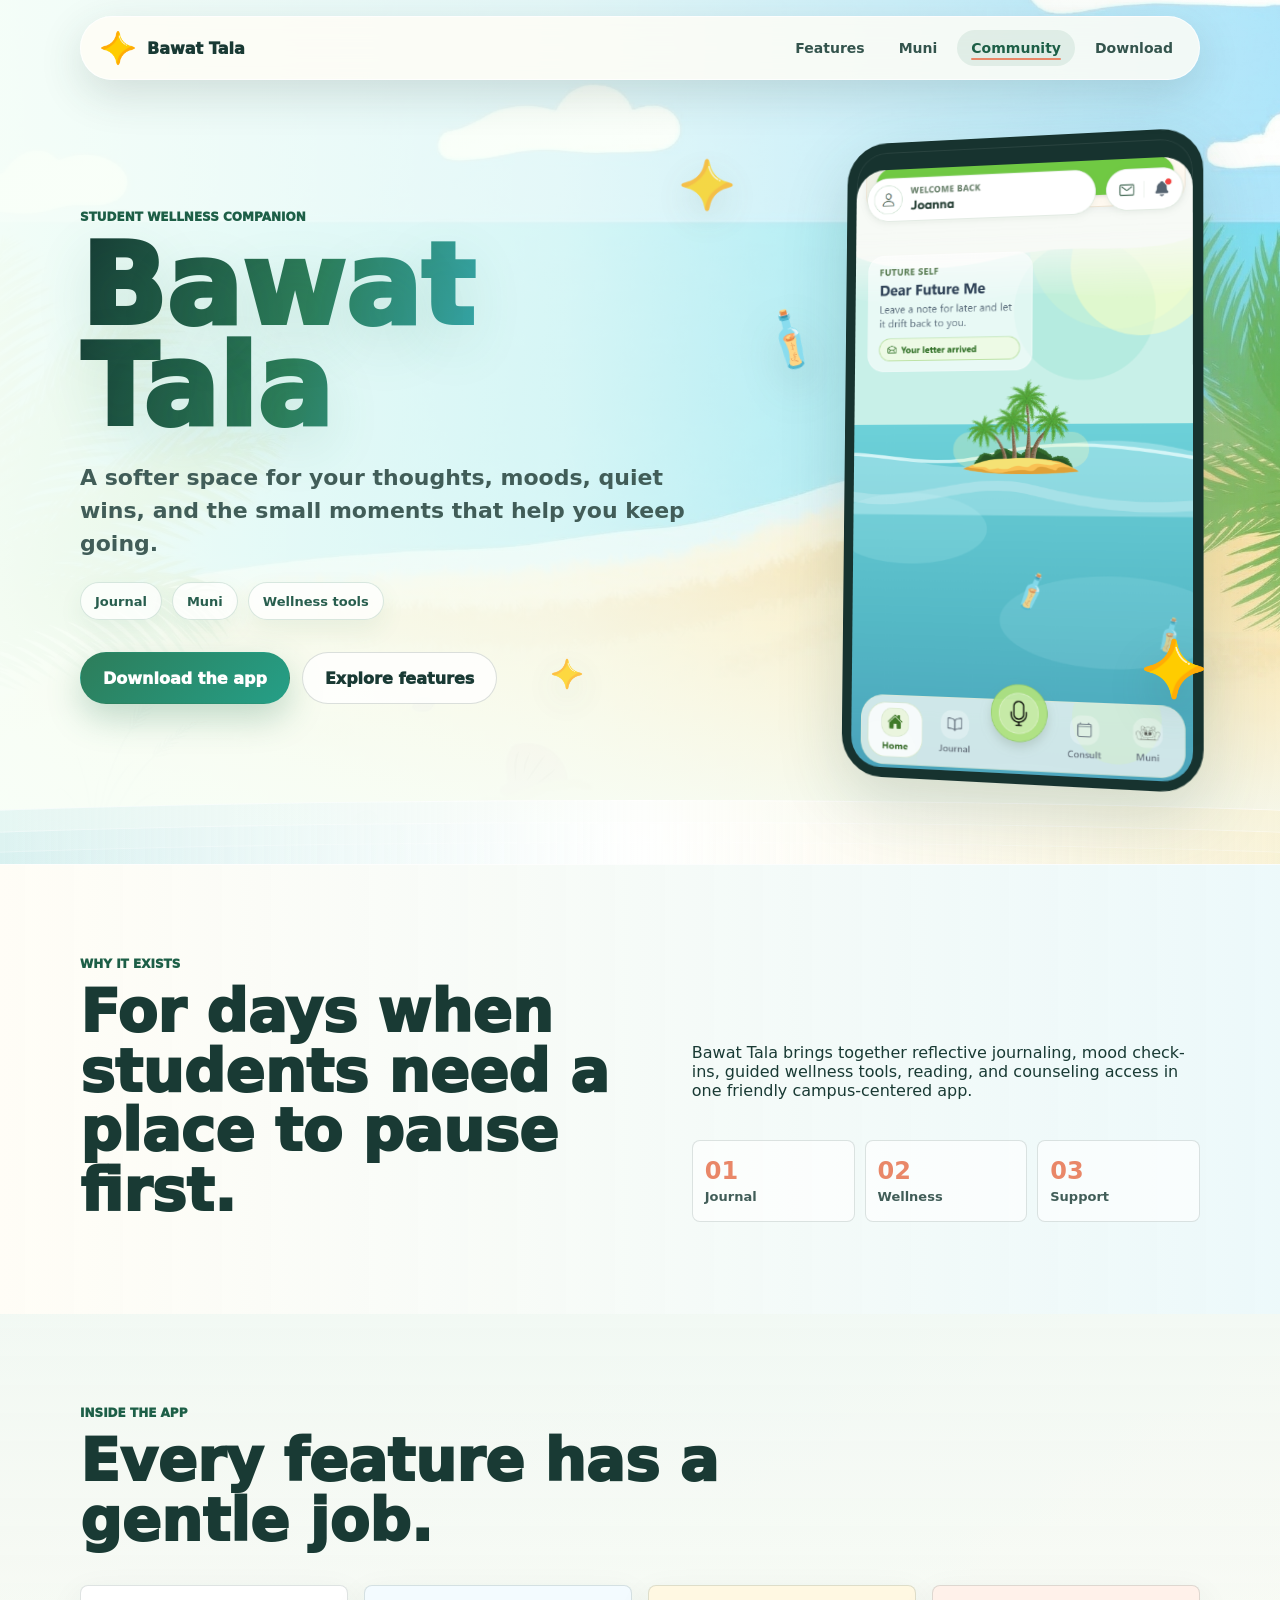
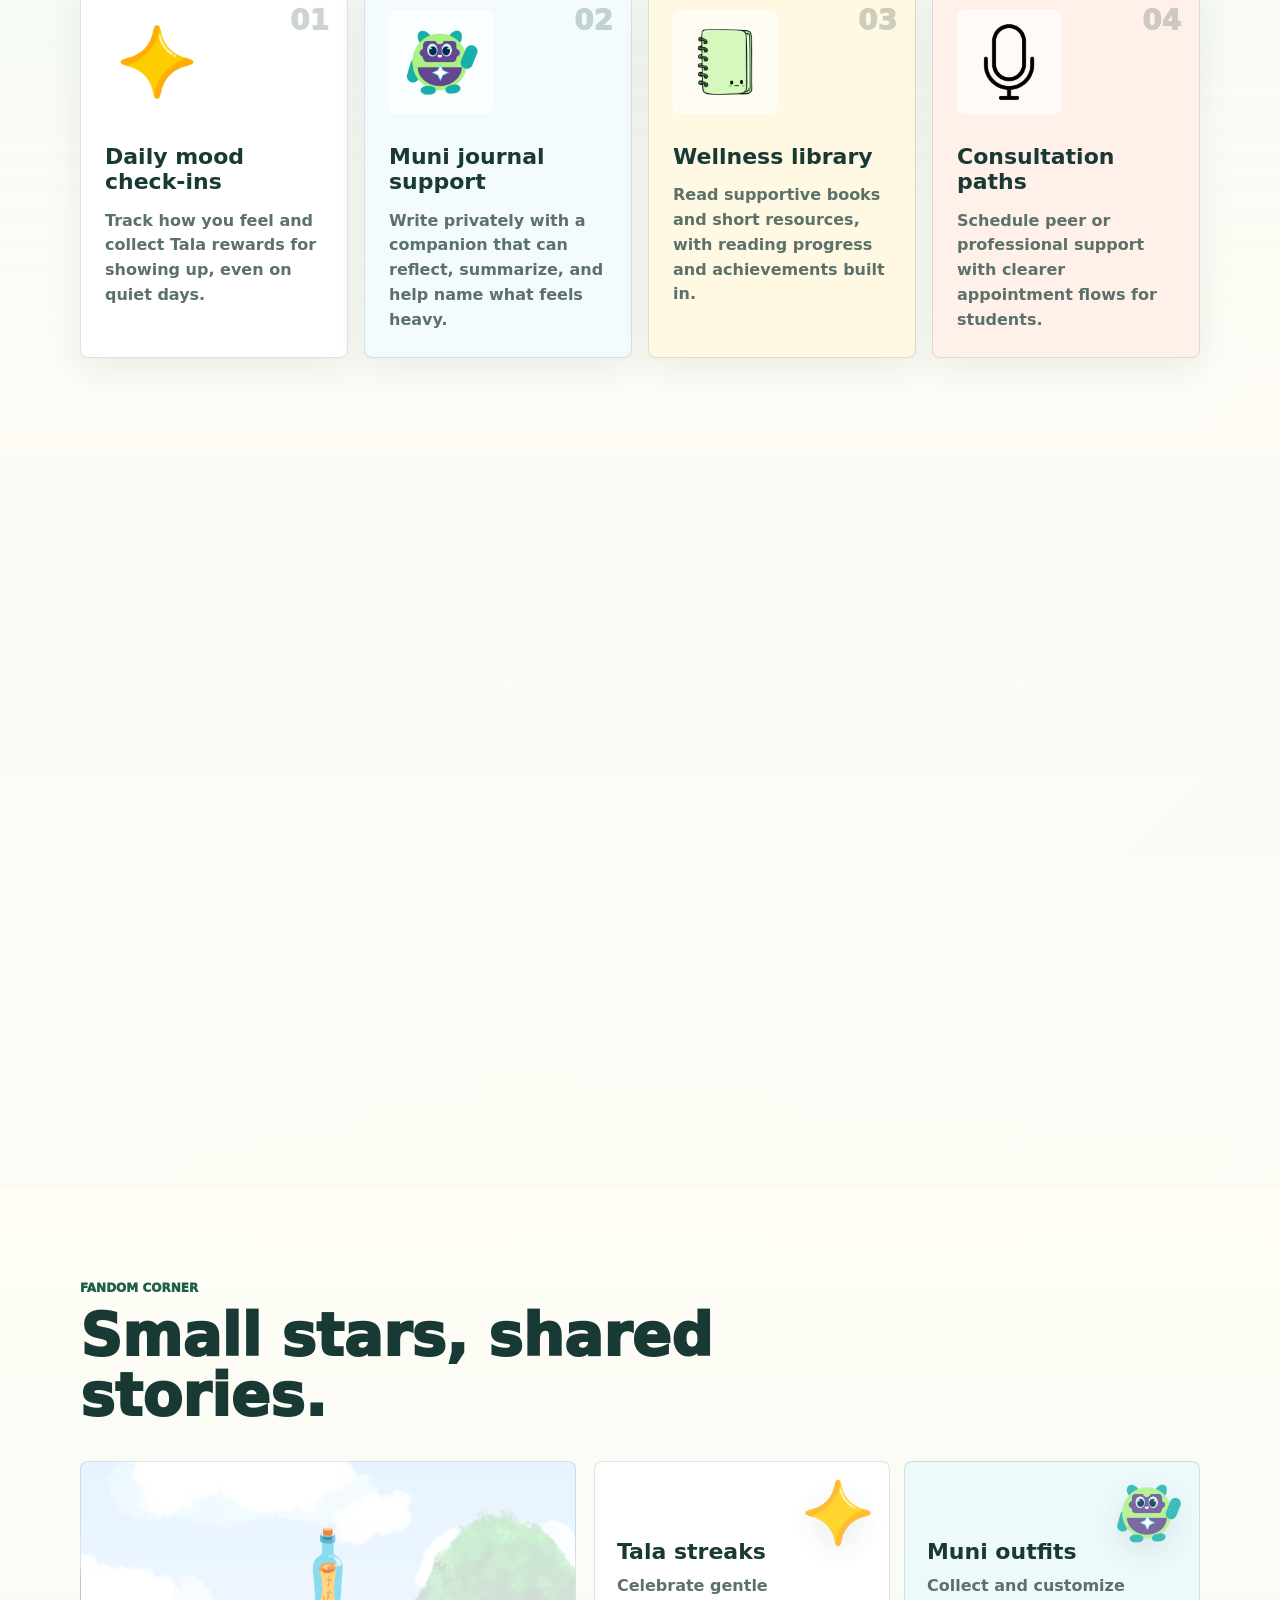
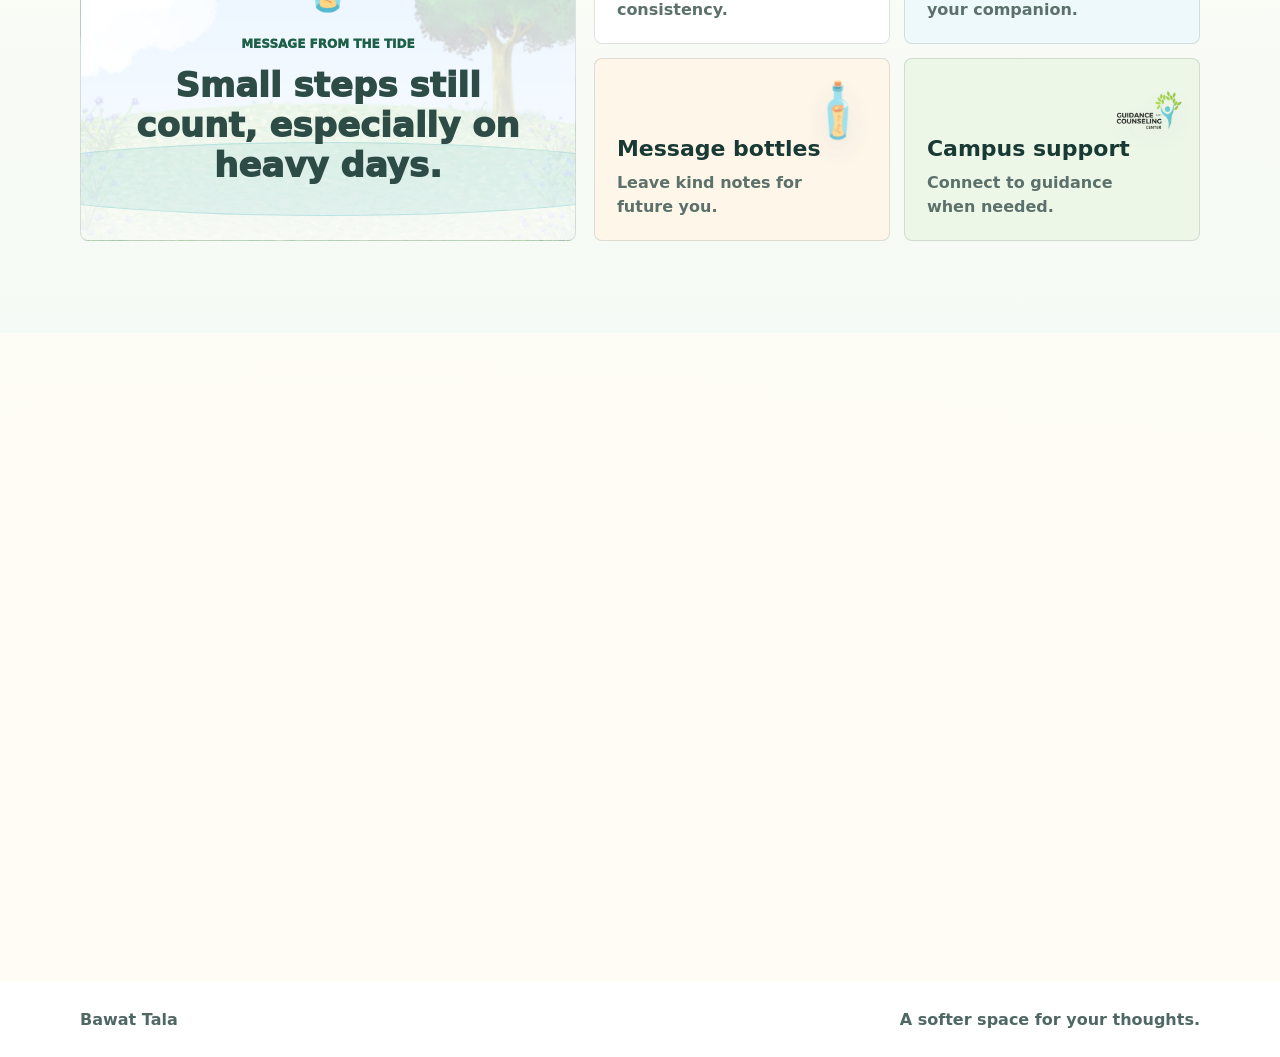
==== index.html @ c9079f59 "Use default Muni artwork" ====
<!doctype html>
<html lang="en">
  <head>
    <meta charset="utf-8" />
    <meta name="viewport" content="width=device-width, initial-scale=1" />
    <meta
      name="description"
      content="Bawat Tala is a gentle student wellness app for journaling, Muni reflections, mood check-ins, wellness tools, reading, and counseling support."
    />
    <meta property="og:title" content="Bawat Tala" />
    <meta property="og:description" content="A softer space for your thoughts." />
    <meta property="og:image" content="assets/images/BT_Logo.png" />
    <title>Bawat Tala | A softer space for your thoughts</title>
    <link rel="icon" href="assets/images/Tala_Star.png" />
    <link rel="stylesheet" href="styles.css" />
  </head>
  <body>
    <header class="site-header">
      <a class="brand" href="#top" aria-label="Bawat Tala home">
        <img src="assets/images/Tala_Star.png" alt="" />
        <span>Bawat Tala</span>
      </a>
      <button class="menu-button" type="button" aria-label="Open navigation" aria-expanded="false">
        <span></span>
        <span></span>
      </button>
      <nav class="site-nav" aria-label="Main navigation">
        <a href="#features">Features</a>
        <a href="#muni">Muni</a>
        <a href="#community">Community</a>
        <a href="#download">Download</a>
      </nav>
    </header>

    <main id="top">
      <section class="hero-section" aria-labelledby="hero-title">
        <div class="hero-background">
          <img class="hero-scene" src="assets/images/Beach.png" alt="" />
          <div class="hero-scrim"></div>
          <div class="hero-stars" aria-hidden="true">
            <img class="float-star star-one" src="assets/images/Tala_Star.png" alt="" />
            <img class="float-star star-two" src="assets/images/Tala_Star.png" alt="" />
            <img class="float-star star-three" src="assets/images/Tala_Star.png" alt="" />
            <span class="shooting-star"></span>
          </div>
          <div class="hero-tide" aria-hidden="true">
            <span></span>
            <span></span>
            <span></span>
          </div>
        </div>
        <div class="hero-content reveal">
          <p class="eyebrow">Student wellness companion</p>
          <h1 id="hero-title">Bawat Tala</h1>
          <p class="hero-copy">
            A softer space for your thoughts, moods, quiet wins, and the small moments that help you keep going.
          </p>
          <div class="hero-badges" aria-label="Bawat Tala highlights">
            <span>Journal</span>
            <span>Muni</span>
            <span>Wellness tools</span>
          </div>
          <div class="hero-actions" aria-label="Primary actions">
            <a class="button primary" href="#download">Download the app</a>
            <a class="button secondary" href="#features">Explore features</a>
          </div>
        </div>
        <div class="hero-device reveal" aria-label="Bawat Tala app preview">
          <img class="device-floater bottle-floater" src="assets/images/bottle_sample.png" alt="" />
          <img class="device-floater tala-floater" src="assets/images/Tala_Star.png" alt="" />
          <div class="phone-shell">
            <div class="phone-top"></div>
            <div class="phone-screen">
              <img class="phone-home" src="assets/images/BawaTala Home.png" alt="Bawat Tala home screen" />
            </div>
          </div>
        </div>
      </section>

      <section class="story-band reveal">
        <div class="story-copy">
          <p class="eyebrow">Why it exists</p>
          <h2>For days when students need a place to pause first.</h2>
        </div>
        <div class="story-stack">
          <p>
            Bawat Tala brings together reflective journaling, mood check-ins, guided wellness tools, reading, and
            counseling access in one friendly campus-centered app.
          </p>
          <div class="story-stats" aria-label="Core app spaces">
            <span><strong>01</strong> Journal</span>
            <span><strong>02</strong> Wellness</span>
            <span><strong>03</strong> Support</span>
          </div>
        </div>
      </section>

      <section class="feature-section" id="features" aria-labelledby="features-title">
        <div class="section-heading reveal">
          <p class="eyebrow">Inside the app</p>
          <h2 id="features-title">Every feature has a gentle job.</h2>
        </div>
        <div class="feature-grid">
          <article class="feature-card reveal tilt-card">
            <span class="feature-number">01</span>
            <div class="feature-media">
              <img src="assets/images/Tala_Star.png" alt="" />
            </div>
            <h3>Daily mood check-ins</h3>
            <p>Track how you feel and collect Tala rewards for showing up, even on quiet days.</p>
          </article>
          <article class="feature-card reveal tilt-card">
            <span class="feature-number">02</span>
            <div class="feature-media">
              <img src="assets/images/MUNI_default.png" alt="" />
            </div>
            <h3>Muni journal support</h3>
            <p>Write privately with a companion that can reflect, summarize, and help name what feels heavy.</p>
          </article>
          <article class="feature-card reveal tilt-card">
            <span class="feature-number">03</span>
            <div class="feature-media">
              <img src="assets/images/book_sample.png" alt="" />
            </div>
            <h3>Wellness library</h3>
            <p>Read supportive books and short resources, with reading progress and achievements built in.</p>
          </article>
          <article class="feature-card reveal tilt-card">
            <span class="feature-number">04</span>
            <div class="feature-media">
              <img src="assets/images/microphone_sample.png" alt="" />
            </div>
            <h3>Consultation paths</h3>
            <p>Schedule peer or professional support with clearer appointment flows for students.</p>
          </article>
        </div>
      </section>

      <section class="muni-section reveal" id="muni" aria-labelledby="muni-title">
        <div class="muni-art" aria-label="Muni companion scene">
          <span class="muni-message message-one">I'm here with you.</span>
          <span class="muni-message message-two">One softer step.</span>
          <img class="muni-character" src="assets/images/MUNI_default.png" alt="Muni, the Bawat Tala companion" />
          <img class="muni-island" src="assets/images/island_sample.png" alt="" />
        </div>
        <div class="muni-copy">
          <p class="eyebrow">Meet Muni</p>
          <h2 id="muni-title">A companion for reflection, not judgment.</h2>
          <p>
            Muni helps students turn scattered thoughts into gentler summaries, suggested journal tags, and a clearer
            next step. It keeps the app feeling personal while reminding users that professional help is available.
          </p>
          <ul class="check-list">
            <li>Journal summaries after writing</li>
            <li>Concern tags for support workflows</li>
            <li>Soft prompts when words feel hard to start</li>
          </ul>
        </div>
      </section>

      <section class="community-section" id="community" aria-labelledby="community-title">
        <div class="section-heading reveal">
          <p class="eyebrow">Fandom corner</p>
          <h2 id="community-title">Small stars, shared stories.</h2>
        </div>
        <div class="community-layout">
          <article class="quote-panel reveal">
            <img src="assets/images/bottle_sample.png" alt="" />
            <span>Message from the tide</span>
            <p id="rotating-quote">Small steps still count, especially on heavy days.</p>
          </article>
          <div class="fan-grid">
            <div class="fan-tile reveal">
              <img src="assets/images/Tala_Star.png" alt="" />
              <strong>Tala streaks</strong>
              <span>Celebrate gentle consistency.</span>
            </div>
            <div class="fan-tile reveal">
              <img src="assets/images/MUNI_default.png" alt="" />
              <strong>Muni outfits</strong>
              <span>Collect and customize your companion.</span>
            </div>
            <div class="fan-tile reveal">
              <img src="assets/images/bottle_sample.png" alt="" />
              <strong>Message bottles</strong>
              <span>Leave kind notes for future you.</span>
            </div>
            <div class="fan-tile reveal">
              <img src="assets/images/guidancelogo_sample.png" alt="" />
              <strong>Campus support</strong>
              <span>Connect to guidance when needed.</span>
            </div>
          </div>
        </div>
      </section>

      <section class="download-section reveal" id="download" aria-labelledby="download-title">
        <div class="download-copy">
          <p class="eyebrow">Get the app</p>
          <h2 id="download-title">Download Bawat Tala and start softly.</h2>
          <p>
            Bring the app with you for daily reflection, Muni check-ins, wellness tools, reading, and campus support
            whenever you need a little room to breathe.
          </p>
          <div class="release-steps" aria-label="What the app includes">
            <span>Private journal</span>
            <span>Daily Tala rewards</span>
            <span>Consultation scheduling</span>
          </div>
        </div>
        <div class="download-panel">
          <span class="download-badge">Android APK</span>
          <img src="assets/images/BT_Logo.png" alt="Bawat Tala logo" />
          <a
            class="button primary download-button"
            href="https://github.com/rakiroo/BawaTala-Website/releases/latest/download/BawaTala.apk"
          >
            Download Android APK
          </a>
          <a class="button quiet" href="mailto:hello@bawattala.app?subject=Bawat%20Tala%20App%20Access">
            Request app access
          </a>
          <p class="download-note">Android install package for Bawat Tala.</p>
        </div>
      </section>
    </main>

    <footer class="site-footer">
      <span>Bawat Tala</span>
      <span>A softer space for your thoughts.</span>
    </footer>

    <script src="script.js"></script>
  </body>
</html>
---- styles.css ----
:root {
  --ink: #193a34;
  --ink-soft: #31564f;
  --muted: #5c716b;
  --paper: #fffdf6;
  --mist: #f4faf5;
  --leaf: #2d7d5a;
  --leaf-dark: #1d5f47;
  --teal: #38aeb9;
  --gold: #f3c94d;
  --coral: #e98768;
  --sky: #eaf8fb;
  --lavender: #ece9ff;
  --line: rgba(25, 58, 52, 0.14);
  --shadow: 0 24px 70px rgba(31, 75, 65, 0.18);
}

* {
  box-sizing: border-box;
}

html {
  scroll-behavior: smooth;
}

body {
  margin: 0;
  background:
    linear-gradient(180deg, rgba(244, 250, 245, 0.92), rgba(255, 253, 246, 0.96)),
    linear-gradient(135deg, rgba(56, 174, 185, 0.12), rgba(243, 201, 77, 0.16) 58%, rgba(233, 135, 104, 0.12));
  color: var(--ink);
  font-family:
    Inter, ui-sans-serif, system-ui, -apple-system, BlinkMacSystemFont, "Segoe UI", sans-serif;
}

body::selection {
  background: rgba(243, 201, 77, 0.42);
}

img {
  display: block;
  max-width: 100%;
}

a {
  color: inherit;
  text-decoration: none;
}

.site-header {
  position: fixed;
  z-index: 20;
  top: 16px;
  left: 50%;
  width: min(calc(100% - 32px), 1120px);
  min-height: 64px;
  transform: translateX(-50%);
  display: flex;
  align-items: center;
  justify-content: space-between;
  gap: 20px;
  padding: 10px 12px 10px 18px;
  border: 1px solid rgba(255, 255, 255, 0.72);
  border-radius: 999px;
  background: rgba(255, 253, 246, 0.82);
  box-shadow: 0 14px 44px rgba(42, 70, 64, 0.16);
  backdrop-filter: blur(18px);
  transition:
    background 220ms ease,
    box-shadow 220ms ease,
    top 220ms ease;
}

.site-header.is-scrolled {
  top: 10px;
  background: rgba(255, 255, 255, 0.9);
  box-shadow: 0 12px 34px rgba(42, 70, 64, 0.12);
}

.brand {
  display: inline-flex;
  align-items: center;
  gap: 10px;
  font-weight: 950;
}

.brand img {
  width: 38px;
  height: 38px;
  object-fit: contain;
  animation: logoFloat 4.8s ease-in-out infinite;
}

.site-nav {
  display: flex;
  align-items: center;
  gap: 6px;
}

.site-nav a {
  position: relative;
  border-radius: 999px;
  padding: 10px 14px;
  color: #34544d;
  font-size: 14px;
  font-weight: 850;
  transition:
    background 180ms ease,
    color 180ms ease;
}

.site-nav a::after {
  content: "";
  position: absolute;
  left: 14px;
  right: 14px;
  bottom: 6px;
  height: 2px;
  border-radius: 999px;
  background: var(--coral);
  transform: scaleX(0);
  transform-origin: center;
  transition: transform 180ms ease;
}

.site-nav a:hover,
.site-nav a.is-active {
  background: rgba(45, 125, 90, 0.1);
  color: var(--leaf-dark);
}

.site-nav a:hover::after,
.site-nav a.is-active::after {
  transform: scaleX(1);
}

.menu-button {
  display: none;
  width: 42px;
  height: 42px;
  border: 1px solid var(--line);
  border-radius: 999px;
  background: #ffffff;
  cursor: pointer;
}

.menu-button span {
  display: block;
  width: 18px;
  height: 2px;
  margin: 5px auto;
  border-radius: 999px;
  background: var(--ink);
  transition:
    transform 180ms ease,
    opacity 180ms ease;
}

.site-header.nav-open .menu-button span:first-child {
  transform: translateY(3.5px) rotate(45deg);
}

.site-header.nav-open .menu-button span:last-child {
  transform: translateY(-3.5px) rotate(-45deg);
}

.hero-section {
  position: relative;
  min-height: 96vh;
  overflow: hidden;
  display: grid;
  grid-template-columns: minmax(0, 1fr) minmax(300px, 430px);
  align-items: center;
  gap: clamp(28px, 5vw, 76px);
  padding: 126px max(24px, calc((100vw - 1120px) / 2)) 76px;
}

.hero-background {
  position: absolute;
  inset: 0;
}

.hero-scene {
  width: 100%;
  height: 100%;
  object-fit: cover;
  transform: scale(1.03);
  animation: sceneBreath 18s ease-in-out infinite alternate;
}

.hero-scrim {
  position: absolute;
  inset: 0;
  background:
    linear-gradient(90deg, rgba(248, 255, 248, 0.96), rgba(248, 255, 248, 0.78) 44%, rgba(248, 255, 248, 0.2)),
    linear-gradient(0deg, rgba(244, 250, 245, 1), rgba(244, 250, 245, 0) 34%);
}

.hero-stars {
  position: absolute;
  inset: 0;
  pointer-events: none;
}

.float-star {
  position: absolute;
  width: 58px;
  opacity: 0.72;
  filter: drop-shadow(0 12px 18px rgba(77, 106, 93, 0.22));
  animation: starDrift 7s ease-in-out infinite;
}

.star-one {
  top: 18%;
  left: 53%;
}

.star-two {
  top: 34%;
  right: 7%;
  width: 42px;
  animation-delay: -2s;
}

.star-three {
  bottom: 20%;
  left: 43%;
  width: 34px;
  animation-delay: -3.8s;
}

.shooting-star {
  position: absolute;
  top: 21%;
  left: 68%;
  width: 128px;
  height: 2px;
  border-radius: 999px;
  background: linear-gradient(90deg, rgba(255, 255, 255, 0), rgba(243, 201, 77, 0.92), rgba(255, 255, 255, 0));
  transform: rotate(-22deg);
  animation: shoot 5.5s ease-in-out infinite;
}

.hero-tide {
  position: absolute;
  left: -10%;
  right: -10%;
  bottom: -34px;
  height: 138px;
  overflow: hidden;
  pointer-events: none;
}

.hero-tide span {
  position: absolute;
  left: -12%;
  width: 124%;
  height: 76px;
  border-radius: 50%;
  background: linear-gradient(90deg, rgba(84, 188, 196, 0.18), rgba(255, 255, 255, 0.74), rgba(243, 201, 77, 0.18));
  border: 1px solid rgba(255, 255, 255, 0.62);
  animation: tideMove 7s ease-in-out infinite alternate;
}

.hero-tide span:nth-child(1) {
  bottom: 22px;
}

.hero-tide span:nth-child(2) {
  bottom: 0;
  animation-delay: -2s;
  opacity: 0.72;
}

.hero-tide span:nth-child(3) {
  bottom: -20px;
  animation-delay: -3.5s;
  opacity: 0.5;
}

.hero-content,
.hero-device {
  position: relative;
  z-index: 1;
}

.eyebrow {
  margin: 0 0 12px;
  color: var(--leaf-dark);
  font-size: 12px;
  font-weight: 950;
  letter-spacing: 0;
  text-transform: uppercase;
}

h1,
h2,
h3,
p {
  overflow-wrap: anywhere;
}

h1 {
  max-width: 760px;
  margin: 0;
  color: var(--ink);
  font-size: 112px;
  line-height: 0.9;
  font-weight: 950;
  letter-spacing: 0;
  background: linear-gradient(105deg, #163b34 0%, #2d7d5a 36%, #38aeb9 68%, #d47c5c 100%);
  background-clip: text;
  -webkit-background-clip: text;
  -webkit-text-fill-color: transparent;
  text-shadow: 0 18px 55px rgba(45, 125, 90, 0.14);
}

h2 {
  margin: 0;
  color: var(--ink);
  font-size: 58px;
  line-height: 1.03;
  font-weight: 950;
  letter-spacing: 0;
}

h3 {
  margin: 0;
  color: var(--ink);
  font-size: 22px;
  line-height: 1.15;
  letter-spacing: 0;
}

.hero-copy {
  max-width: 620px;
  margin: 24px 0 0;
  color: #415d58;
  font-size: 22px;
  line-height: 1.5;
  font-weight: 650;
}

.hero-badges {
  display: flex;
  flex-wrap: wrap;
  gap: 10px;
  margin-top: 22px;
}

.hero-badges span {
  min-height: 38px;
  display: inline-flex;
  align-items: center;
  border: 1px solid rgba(45, 125, 90, 0.18);
  border-radius: 999px;
  padding: 0 14px;
  background: rgba(255, 255, 255, 0.72);
  color: #285e4e;
  font-size: 13px;
  font-weight: 900;
  box-shadow: 0 10px 24px rgba(45, 125, 90, 0.08);
}

.hero-actions {
  display: flex;
  flex-wrap: wrap;
  gap: 12px;
  margin-top: 32px;
}

.button {
  display: inline-flex;
  align-items: center;
  justify-content: center;
  min-height: 52px;
  border-radius: 999px;
  padding: 0 22px;
  border: 1px solid transparent;
  font-weight: 950;
  transition:
    transform 180ms ease,
    box-shadow 180ms ease,
    background 180ms ease;
}

.button:hover {
  transform: translateY(-2px);
}

.button.primary {
  background: linear-gradient(135deg, var(--leaf), #259f87);
  color: #ffffff;
  box-shadow: 0 14px 34px rgba(45, 125, 90, 0.28);
}

.button.primary:hover {
  box-shadow: 0 18px 40px rgba(45, 125, 90, 0.36);
}

.button.secondary,
.button.quiet {
  background: rgba(255, 255, 255, 0.78);
  border-color: rgba(33, 58, 53, 0.16);
  color: var(--ink);
}

.hero-device {
  perspective: 1100px;
}

.device-floater {
  position: absolute;
  z-index: 3;
  pointer-events: none;
  filter: drop-shadow(0 18px 22px rgba(35, 70, 62, 0.18));
}

.bottle-floater {
  width: 76px;
  left: -18px;
  top: 26%;
  transform: rotate(-14deg);
  animation: bottleBob 4.5s ease-in-out infinite;
}

.tala-floater {
  width: 68px;
  right: -8px;
  bottom: 12%;
  animation: starSpinFloat 5.8s ease-in-out infinite;
}

.phone-shell {
  width: min(100%, 362px);
  margin-left: auto;
  border: 10px solid #17332f;
  border-radius: 42px;
  background: #17332f;
  box-shadow:
    var(--shadow),
    inset 0 0 0 1px rgba(255, 255, 255, 0.08);
  transform: rotateY(-10deg) rotateX(2deg);
  transform-style: preserve-3d;
  animation: phoneFloat 5.2s ease-in-out infinite;
  transition: transform 260ms ease;
}

.phone-shell:hover {
  transform: rotateY(-5deg) rotateX(1deg) translateY(-6px);
}

.phone-top {
  width: 92px;
  height: 20px;
  margin: 0 auto -2px;
  border-radius: 0 0 18px 18px;
  background: #17332f;
}

.phone-screen {
  aspect-ratio: 511 / 912;
  overflow: hidden;
  border-radius: 30px;
  background: #fbfbf6;
}

.phone-home {
  width: 100%;
  height: 100%;
  object-fit: cover;
}

.phone-status {
  display: flex;
  justify-content: space-between;
  margin-bottom: 14px;
  color: #31564f;
  font-size: 12px;
  font-weight: 950;
}

.app-card {
  border: 1px solid rgba(33, 58, 53, 0.12);
  border-radius: 8px;
  background: rgba(255, 255, 255, 0.82);
  box-shadow: 0 14px 34px rgba(33, 58, 53, 0.12);
}

.intro-card {
  padding: 18px;
  text-align: center;
  animation: cardLift 4.5s ease-in-out infinite;
}

.intro-card img {
  width: 142px;
  margin: 0 auto 10px;
}

.intro-card p,
.note-card p,
.muni-mini p {
  margin: 0;
  color: #405a55;
  font-weight: 820;
  line-height: 1.45;
}

.mini-heading {
  display: flex;
  justify-content: space-between;
  align-items: center;
  margin: 18px 0 8px;
  color: #284a43;
  font-size: 13px;
  font-weight: 950;
}

.mini-heading strong {
  color: #d47c5c;
}

.mood-row {
  display: grid;
  grid-template-columns: repeat(3, 1fr);
  gap: 8px;
  margin: 0 0 12px;
}

.mood-row span {
  min-height: 42px;
  border-radius: 999px;
  display: grid;
  place-items: center;
  background: #e9f7dd;
  color: #2f6f25;
  font-size: 13px;
  font-weight: 950;
  animation: chipPulse 3.2s ease-in-out infinite;
}

.mood-row span:nth-child(2) {
  background: #fff1d1;
  color: #95621e;
  animation-delay: -0.7s;
}

.mood-row span:nth-child(3) {
  background: #e6f5fb;
  color: #256274;
  animation-delay: -1.4s;
}

.checkin-card {
  padding: 14px;
  margin-bottom: 12px;
}

.checkin-card strong {
  display: block;
  margin-top: 3px;
  color: #284a43;
  font-size: 15px;
}

.tiny-label {
  display: block;
  color: #67807a;
  font-size: 11px;
  font-weight: 950;
  text-transform: uppercase;
}

.star-meter {
  display: grid;
  grid-template-columns: repeat(7, 1fr);
  gap: 6px;
  margin-top: 12px;
}

.star-meter i {
  height: 28px;
  border-radius: 8px;
  background: #edf3ee;
}

.star-meter i:nth-child(-n + 4) {
  background: linear-gradient(180deg, #ffe481, #f0bd34);
  animation: meterGlow 2.4s ease-in-out infinite;
}

.star-meter i:nth-child(2) {
  animation-delay: -0.3s;
}

.star-meter i:nth-child(3) {
  animation-delay: -0.6s;
}

.star-meter i:nth-child(4) {
  animation-delay: -0.9s;
}

.note-card {
  display: grid;
  grid-template-columns: 72px 1fr;
  gap: 12px;
  align-items: center;
  padding: 14px;
  margin-bottom: 12px;
}

.note-card img {
  width: 72px;
}

.muni-mini {
  display: grid;
  grid-template-columns: 58px 1fr;
  gap: 12px;
  align-items: center;
  padding: 12px;
}

.muni-mini img {
  width: 58px;
}

.phone-tabs {
  display: grid;
  grid-template-columns: repeat(4, 1fr);
  gap: 9px;
  margin-top: 16px;
}

.phone-tabs span {
  height: 7px;
  border-radius: 999px;
  background: rgba(49, 86, 79, 0.18);
}

.phone-tabs span:first-child {
  background: var(--leaf);
}

.story-band,
.feature-section,
.muni-section,
.community-section,
.download-section {
  padding: 92px max(24px, calc((100vw - 1120px) / 2));
}

.story-band {
  display: grid;
  grid-template-columns: 1fr 0.95fr;
  gap: clamp(24px, 6vw, 80px);
  align-items: end;
  background:
    linear-gradient(90deg, rgba(255, 253, 246, 0.98), rgba(234, 248, 251, 0.88)),
    var(--paper);
  border-top: 1px solid rgba(255, 255, 255, 0.72);
}

.story-stack {
  display: grid;
  gap: 24px;
}

.story-band p:last-child,
.muni-copy p,
.download-copy p {
  margin: 0;
  color: var(--muted);
  font-size: 19px;
  line-height: 1.65;
  font-weight: 620;
}

.story-stats {
  display: grid;
  grid-template-columns: repeat(3, 1fr);
  gap: 10px;
}

.story-stats span {
  min-height: 82px;
  display: grid;
  align-content: center;
  gap: 4px;
  border: 1px solid var(--line);
  border-radius: 8px;
  padding: 12px;
  background: rgba(255, 255, 255, 0.62);
  color: #415d58;
  font-size: 13px;
  font-weight: 850;
}

.story-stats strong {
  color: var(--coral);
  font-size: 24px;
}

.section-heading {
  max-width: 760px;
  margin-bottom: 34px;
}

.feature-section {
  background:
    linear-gradient(180deg, rgba(244, 250, 245, 0.84), rgba(255, 253, 246, 0.94)),
    linear-gradient(120deg, rgba(45, 125, 90, 0.07), rgba(56, 174, 185, 0.09), rgba(233, 135, 104, 0.07));
}

.feature-grid {
  display: grid;
  grid-template-columns: repeat(4, 1fr);
  gap: 16px;
}

.feature-card {
  --tilt-x: 0deg;
  --tilt-y: 0deg;
  position: relative;
  min-height: 330px;
  overflow: hidden;
  padding: 24px;
  border: 1px solid var(--line);
  border-radius: 8px;
  background: #ffffff;
  box-shadow: 0 12px 34px rgba(34, 65, 58, 0.08);
  transform: perspective(900px) rotateX(var(--tilt-y)) rotateY(var(--tilt-x));
  transform-style: preserve-3d;
  transition:
    transform 180ms ease,
    box-shadow 180ms ease,
    border-color 180ms ease;
}

.feature-card::before {
  content: "";
  position: absolute;
  top: 0;
  left: 0;
  width: 100%;
  height: 4px;
  background: linear-gradient(90deg, var(--leaf), var(--teal), var(--gold), var(--coral));
  transform: scaleX(0);
  transform-origin: left;
  transition: transform 260ms ease;
}

.feature-card:hover {
  border-color: rgba(45, 125, 90, 0.26);
  box-shadow: 0 24px 52px rgba(34, 65, 58, 0.16);
}

.feature-card:hover::before {
  transform: scaleX(1);
}

.feature-card:nth-child(2) {
  background: #f3fbff;
}

.feature-card:nth-child(3) {
  background: #fff8e2;
}

.feature-card:nth-child(4) {
  background: #fff1ea;
}

.feature-number {
  position: absolute;
  right: 18px;
  top: 18px;
  color: rgba(25, 58, 52, 0.22);
  font-size: 28px;
  font-weight: 950;
}

.feature-media {
  width: 104px;
  height: 104px;
  display: grid;
  place-items: center;
  margin-bottom: 30px;
  border-radius: 8px;
  background: rgba(255, 255, 255, 0.62);
  border: 1px solid rgba(255, 255, 255, 0.8);
  transform: translateZ(24px);
}

.feature-media img {
  width: 82px;
  height: 82px;
  object-fit: contain;
  animation: iconHover 4.2s ease-in-out infinite;
}

.feature-card:nth-child(2) .feature-media img {
  animation-delay: -1s;
}

.feature-card:nth-child(3) .feature-media img {
  animation-delay: -2s;
}

.feature-card:nth-child(4) .feature-media img {
  animation-delay: -3s;
}

.feature-card p {
  margin: 14px 0 0;
  color: var(--muted);
  line-height: 1.55;
  font-weight: 620;
}

.muni-section {
  display: grid;
  grid-template-columns: minmax(280px, 0.82fr) 1fr;
  gap: clamp(28px, 6vw, 76px);
  align-items: center;
  overflow: hidden;
  background:
    linear-gradient(135deg, #e9f8f3 0%, #eff9ff 52%, #fff5ea 100%);
}

.muni-art {
  position: relative;
  min-height: 470px;
  display: grid;
  place-items: end center;
  overflow: hidden;
  border: 1px solid rgba(25, 58, 52, 0.12);
  border-radius: 8px;
  background:
    linear-gradient(180deg, rgba(255, 255, 255, 0.62), rgba(255, 255, 255, 0.12) 42%, rgba(85, 185, 189, 0.2)),
    linear-gradient(125deg, rgba(255, 255, 255, 0.8), rgba(243, 201, 77, 0.2));
}

.muni-art::before,
.muni-art::after {
  content: "";
  position: absolute;
  left: -14%;
  width: 128%;
  height: 86px;
  border-radius: 50%;
  background: rgba(56, 174, 185, 0.16);
}

.muni-art::before {
  bottom: 28px;
  animation: tideMove 6s ease-in-out infinite alternate;
}

.muni-art::after {
  bottom: -12px;
  background: rgba(45, 125, 90, 0.12);
  animation: tideMove 7.5s ease-in-out infinite alternate-reverse;
}

.muni-character {
  position: relative;
  z-index: 2;
  width: min(76%, 286px);
  margin-bottom: 96px;
  filter: drop-shadow(0 24px 28px rgba(35, 70, 62, 0.18));
  animation: muniFloat 4.8s ease-in-out infinite;
}

.muni-island {
  position: absolute;
  z-index: 1;
  bottom: 14px;
  width: min(90%, 390px);
  filter: drop-shadow(0 18px 24px rgba(35, 70, 62, 0.18));
}

.muni-message {
  position: absolute;
  z-index: 3;
  max-width: 158px;
  min-height: 42px;
  display: grid;
  place-items: center;
  border: 1px solid rgba(25, 58, 52, 0.12);
  border-radius: 999px;
  padding: 0 14px;
  background: rgba(255, 255, 255, 0.82);
  color: #31564f;
  font-size: 13px;
  font-weight: 900;
  box-shadow: 0 12px 28px rgba(35, 70, 62, 0.1);
  animation: messageFloat 4.6s ease-in-out infinite;
}

.message-one {
  top: 86px;
  left: 28px;
}

.message-two {
  top: 164px;
  right: 22px;
  animation-delay: -1.8s;
}

.check-list {
  display: grid;
  gap: 12px;
  margin: 26px 0 0;
  padding: 0;
  list-style: none;
}

.check-list li {
  min-height: 46px;
  display: flex;
  align-items: center;
  gap: 12px;
  color: #314f49;
  font-weight: 850;
}

.check-list li::before {
  content: "";
  width: 14px;
  height: 14px;
  flex: 0 0 auto;
  border-radius: 50%;
  background: var(--coral);
  box-shadow: 0 0 0 7px rgba(233, 135, 104, 0.14);
}

.community-section {
  background:
    linear-gradient(180deg, rgba(255, 253, 246, 0.98), rgba(244, 250, 245, 0.94)),
    var(--paper);
}

.community-layout {
  display: grid;
  grid-template-columns: 0.9fr 1.1fr;
  gap: 18px;
}

.quote-panel {
  position: relative;
  min-height: 380px;
  overflow: hidden;
  display: grid;
  align-content: center;
  justify-items: center;
  padding: 36px;
  border-radius: 8px;
  background:
    linear-gradient(180deg, rgba(255, 255, 255, 0.72), rgba(255, 255, 255, 0.94)),
    url("assets/images/Hill.png") center / cover;
  border: 1px solid var(--line);
  text-align: center;
}

.quote-panel::before {
  content: "";
  position: absolute;
  left: -20%;
  right: -20%;
  bottom: 24px;
  height: 72px;
  border-radius: 50%;
  border: 1px solid rgba(56, 174, 185, 0.22);
  background: rgba(56, 174, 185, 0.1);
  animation: tideMove 6.8s ease-in-out infinite alternate;
}

.quote-panel img {
  position: relative;
  z-index: 1;
  width: 106px;
  margin-bottom: 14px;
  animation: bottleBob 4.5s ease-in-out infinite;
}

.quote-panel span {
  position: relative;
  z-index: 1;
  margin-bottom: 14px;
  color: var(--leaf-dark);
  font-size: 12px;
  font-weight: 950;
  text-transform: uppercase;
}

.quote-panel p {
  position: relative;
  z-index: 1;
  margin: 0;
  color: #2d4c46;
  font-size: 34px;
  line-height: 1.18;
  font-weight: 950;
}

.fan-grid {
  display: grid;
  grid-template-columns: repeat(2, 1fr);
  gap: 14px;
}

.fan-tile {
  position: relative;
  min-height: 178px;
  overflow: hidden;
  display: flex;
  flex-direction: column;
  justify-content: flex-end;
  gap: 10px;
  padding: 22px;
  border-radius: 8px;
  border: 1px solid var(--line);
  background: #ffffff;
  transition:
    transform 180ms ease,
    box-shadow 180ms ease;
}

.fan-tile:hover {
  transform: translateY(-5px);
  box-shadow: 0 20px 42px rgba(34, 65, 58, 0.12);
}

.fan-tile:nth-child(2) {
  background: #eef9fb;
}

.fan-tile:nth-child(3) {
  background: #fff6ea;
}

.fan-tile:nth-child(4) {
  background: #edf7e8;
}

.fan-tile img {
  position: absolute;
  top: 14px;
  right: 14px;
  width: 74px;
  height: 74px;
  object-fit: contain;
  opacity: 0.82;
  filter: drop-shadow(0 10px 14px rgba(35, 70, 62, 0.12));
  transition: transform 180ms ease;
}

.fan-tile:hover img {
  transform: rotate(6deg) scale(1.06);
}

.fan-tile strong {
  position: relative;
  z-index: 1;
  font-size: 22px;
  line-height: 1.1;
}

.fan-tile span {
  position: relative;
  z-index: 1;
  max-width: 210px;
  color: var(--muted);
  line-height: 1.45;
  font-weight: 650;
}

.download-section {
  display: grid;
  grid-template-columns: 1fr minmax(280px, 390px);
  gap: clamp(24px, 6vw, 72px);
  align-items: center;
  overflow: hidden;
  background:
    linear-gradient(135deg, #dff5ed, #eff9ff 42%, #fff6da 72%, #ffece2),
    var(--paper);
}

.release-steps {
  display: flex;
  flex-wrap: wrap;
  gap: 10px;
  margin-top: 24px;
}

.release-steps span {
  min-height: 38px;
  display: inline-flex;
  align-items: center;
  border: 1px solid rgba(25, 58, 52, 0.12);
  border-radius: 999px;
  padding: 0 13px;
  background: rgba(255, 255, 255, 0.64);
  color: #31564f;
  font-size: 13px;
  font-weight: 900;
}

.download-panel {
  position: relative;
  overflow: hidden;
  padding: 30px;
  border-radius: 8px;
  border: 1px solid rgba(255, 255, 255, 0.72);
  background: rgba(255, 255, 255, 0.78);
  box-shadow: var(--shadow);
}

.download-panel::before {
  content: "";
  position: absolute;
  left: -30%;
  top: 0;
  width: 42%;
  height: 100%;
  background: linear-gradient(90deg, rgba(255, 255, 255, 0), rgba(255, 255, 255, 0.72), rgba(255, 255, 255, 0));
  transform: skewX(-18deg);
  animation: panelSweep 4.8s ease-in-out infinite;
}

.download-badge {
  position: relative;
  z-index: 1;
  display: table;
  margin: 0 auto 12px;
  border-radius: 999px;
  padding: 7px 12px;
  background: #17332f;
  color: #ffffff;
  font-size: 12px;
  font-weight: 950;
}

.download-panel img {
  position: relative;
  z-index: 1;
  width: 180px;
  margin: 0 auto 22px;
  animation: logoFloat 5s ease-in-out infinite;
}

.download-panel .button {
  position: relative;
  z-index: 1;
  width: 100%;
  margin-top: 10px;
}

.download-note {
  position: relative;
  z-index: 1;
  margin: 18px 0 0;
  color: #61736f;
  font-size: 13px;
  line-height: 1.5;
  text-align: center;
  font-weight: 650;
}

.site-footer {
  display: flex;
  justify-content: space-between;
  gap: 18px;
  padding: 28px max(24px, calc((100vw - 1120px) / 2));
  color: #506864;
  background: #ffffff;
  font-weight: 850;
}

html.js .reveal {
  opacity: 0;
  translate: 0 24px;
  transition:
    opacity 680ms ease,
    translate 680ms ease;
}

html.js .reveal.is-visible {
  opacity: 1;
  translate: 0 0;
}

.feature-card.reveal:nth-child(2),
.fan-tile.reveal:nth-child(2) {
  transition-delay: 80ms;
}

.feature-card.reveal:nth-child(3),
.fan-tile.reveal:nth-child(3) {
  transition-delay: 160ms;
}

.feature-card.reveal:nth-child(4),
.fan-tile.reveal:nth-child(4) {
  transition-delay: 240ms;
}

@keyframes sceneBreath {
  from {
    transform: scale(1.03) translateX(0);
  }

  to {
    transform: scale(1.08) translateX(-1.2%);
  }
}

@keyframes logoFloat {
  0%,
  100% {
    transform: translateY(0) rotate(0deg);
  }

  50% {
    transform: translateY(-5px) rotate(3deg);
  }
}

@keyframes starDrift {
  0%,
  100% {
    transform: translate3d(0, 0, 0) rotate(0deg);
  }

  50% {
    transform: translate3d(10px, -14px, 0) rotate(12deg);
  }
}

@keyframes shoot {
  0%,
  68% {
    opacity: 0;
    translate: 0 0;
  }

  76% {
    opacity: 1;
  }

  100% {
    opacity: 0;
    translate: -220px 90px;
  }
}

@keyframes tideMove {
  from {
    transform: translateX(-18px);
  }

  to {
    transform: translateX(18px);
  }
}

@keyframes phoneFloat {
  0%,
  100% {
    translate: 0 0;
  }

  50% {
    translate: 0 -10px;
  }
}

@keyframes bottleBob {
  0%,
  100% {
    translate: 0 0;
  }

  50% {
    translate: 0 -12px;
  }
}

@keyframes starSpinFloat {
  0%,
  100% {
    transform: rotate(0deg) translateY(0);
  }

  50% {
    transform: rotate(12deg) translateY(-12px);
  }
}

@keyframes cardLift {
  0%,
  100% {
    transform: translateY(0);
  }

  50% {
    transform: translateY(-4px);
  }
}

@keyframes chipPulse {
  0%,
  100% {
    transform: scale(1);
  }

  50% {
    transform: scale(1.035);
  }
}

@keyframes meterGlow {
  0%,
  100% {
    filter: brightness(1);
  }

  50% {
    filter: brightness(1.16);
  }
}

@keyframes iconHover {
  0%,
  100% {
    transform: translateY(0) rotate(0deg);
  }

  50% {
    transform: translateY(-6px) rotate(3deg);
  }
}

@keyframes muniFloat {
  0%,
  100% {
    transform: translateY(0);
  }

  50% {
    transform: translateY(-10px);
  }
}

@keyframes messageFloat {
  0%,
  100% {
    transform: translateY(0);
  }

  50% {
    transform: translateY(-8px);
  }
}

@keyframes panelSweep {
  0%,
  44% {
    transform: translateX(0) skewX(-18deg);
  }

  100% {
    transform: translateX(360%) skewX(-18deg);
  }
}

@media (max-width: 1040px) {
  h1 {
    font-size: 88px;
  }

  h2 {
    font-size: 48px;
  }

  .feature-grid {
    grid-template-columns: repeat(2, 1fr);
  }
}

@media (max-width: 900px) {
  .menu-button {
    display: block;
  }

  .site-nav {
    position: absolute;
    top: calc(100% + 10px);
    right: 0;
    width: min(260px, calc(100vw - 32px));
    display: none;
    flex-direction: column;
    align-items: stretch;
    padding: 10px;
    border-radius: 8px;
    border: 1px solid var(--line);
    background: rgba(255, 253, 246, 0.96);
    box-shadow: 0 18px 45px rgba(42, 70, 64, 0.16);
  }

  .site-header.nav-open .site-nav {
    display: flex;
  }

  .hero-section,
  .story-band,
  .muni-section,
  .community-layout,
  .download-section {
    grid-template-columns: 1fr;
  }

  .hero-section {
    min-height: auto;
    padding-top: 114px;
  }

  .hero-device {
    justify-self: center;
    width: min(100%, 380px);
  }

  .phone-shell {
    margin: 0;
    transform: none;
  }

  .phone-shell:hover {
    transform: translateY(-6px);
  }

  .story-stats {
    max-width: 560px;
  }
}

@media (max-width: 620px) {
  .site-header {
    top: 10px;
    width: calc(100% - 20px);
    min-height: 58px;
    padding-left: 14px;
  }

  .brand img {
    width: 32px;
    height: 32px;
  }

  .hero-section {
    padding: 104px 18px 58px;
  }

  .hero-scrim {
    background:
      linear-gradient(180deg, rgba(248, 255, 248, 0.96), rgba(248, 255, 248, 0.72)),
      linear-gradient(0deg, rgba(244, 250, 245, 1), rgba(244, 250, 245, 0) 36%);
  }

  .float-star,
  .shooting-star {
    opacity: 0.34;
  }

  h1 {
    font-size: 62px;
  }

  h2 {
    font-size: 38px;
  }

  h3 {
    font-size: 21px;
  }

  .hero-copy {
    font-size: 18px;
  }

  .hero-actions,
  .site-footer {
    flex-direction: column;
  }

  .button {
    width: 100%;
  }

  .phone-screen {
    min-height: 520px;
  }

  .story-band,
  .feature-section,
  .muni-section,
  .community-section,
  .download-section {
    padding: 62px 18px;
  }

  .feature-grid,
  .fan-grid,
  .story-stats {
    grid-template-columns: 1fr;
  }

  .feature-card {
    min-height: 260px;
  }

  .muni-art {
    min-height: 360px;
  }

  .muni-message {
    max-width: 132px;
    font-size: 12px;
  }

  .message-one {
    left: 14px;
  }

  .message-two {
    right: 12px;
  }

  .quote-panel {
    min-height: 310px;
    padding: 26px;
  }

  .quote-panel p {
    font-size: 26px;
  }
}

@media (prefers-reduced-motion: reduce) {
  *,
  *::before,
  *::after {
    scroll-behavior: auto !important;
    animation-duration: 1ms !important;
    animation-iteration-count: 1 !important;
    transition-duration: 1ms !important;
  }

  html.js .reveal {
    opacity: 1;
    translate: 0 0;
  }
}
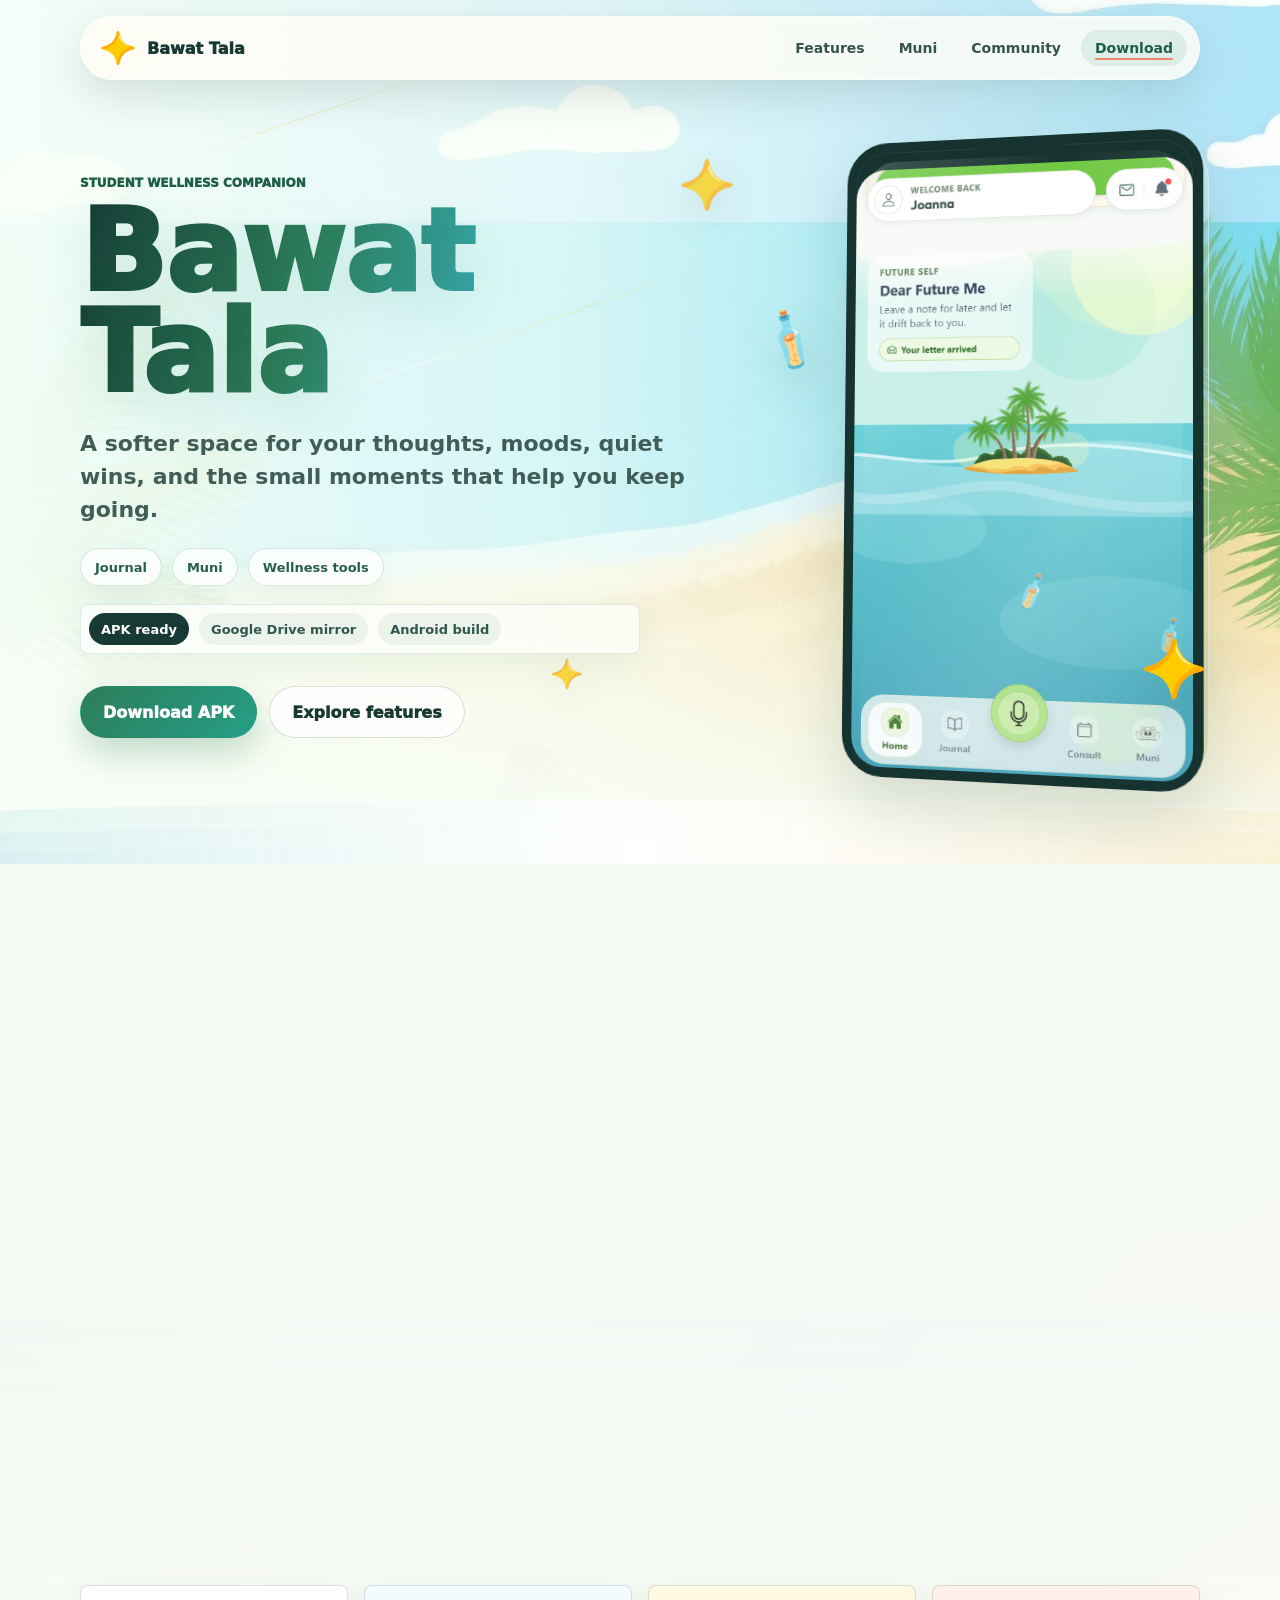
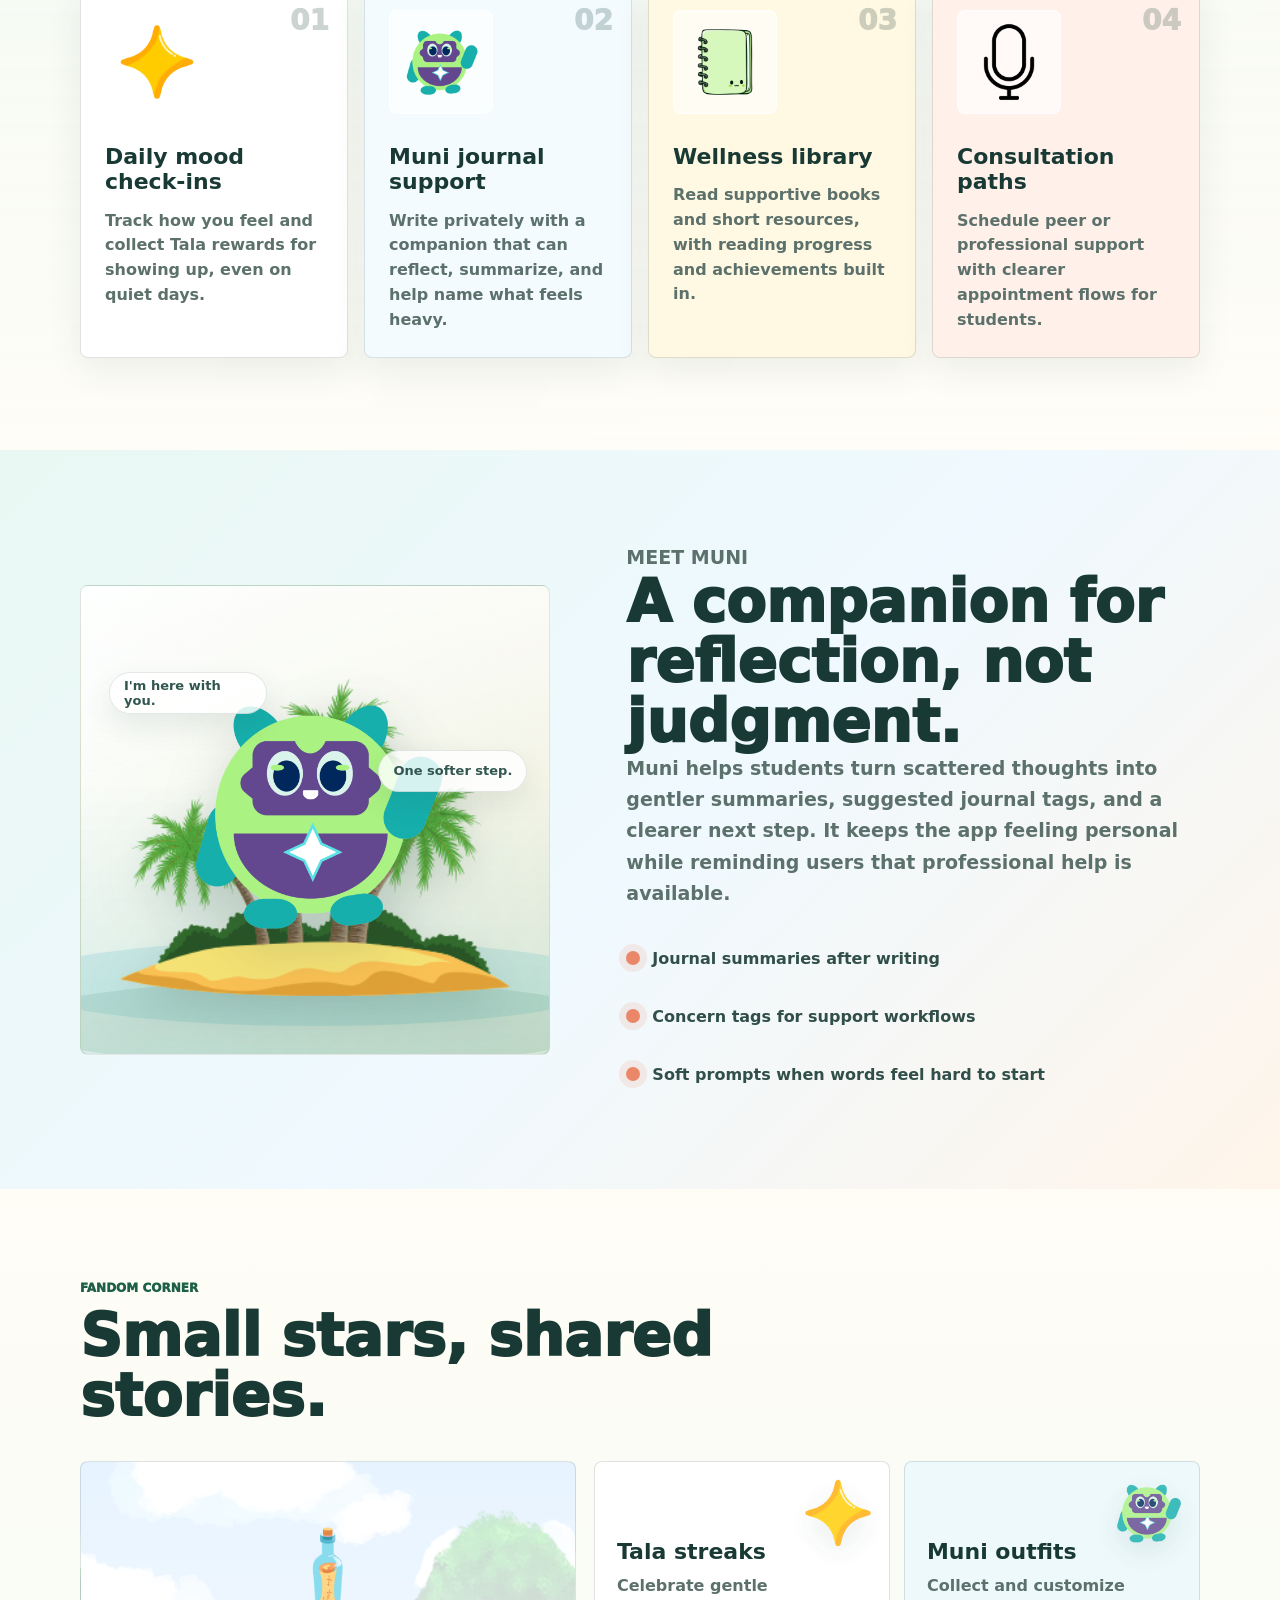
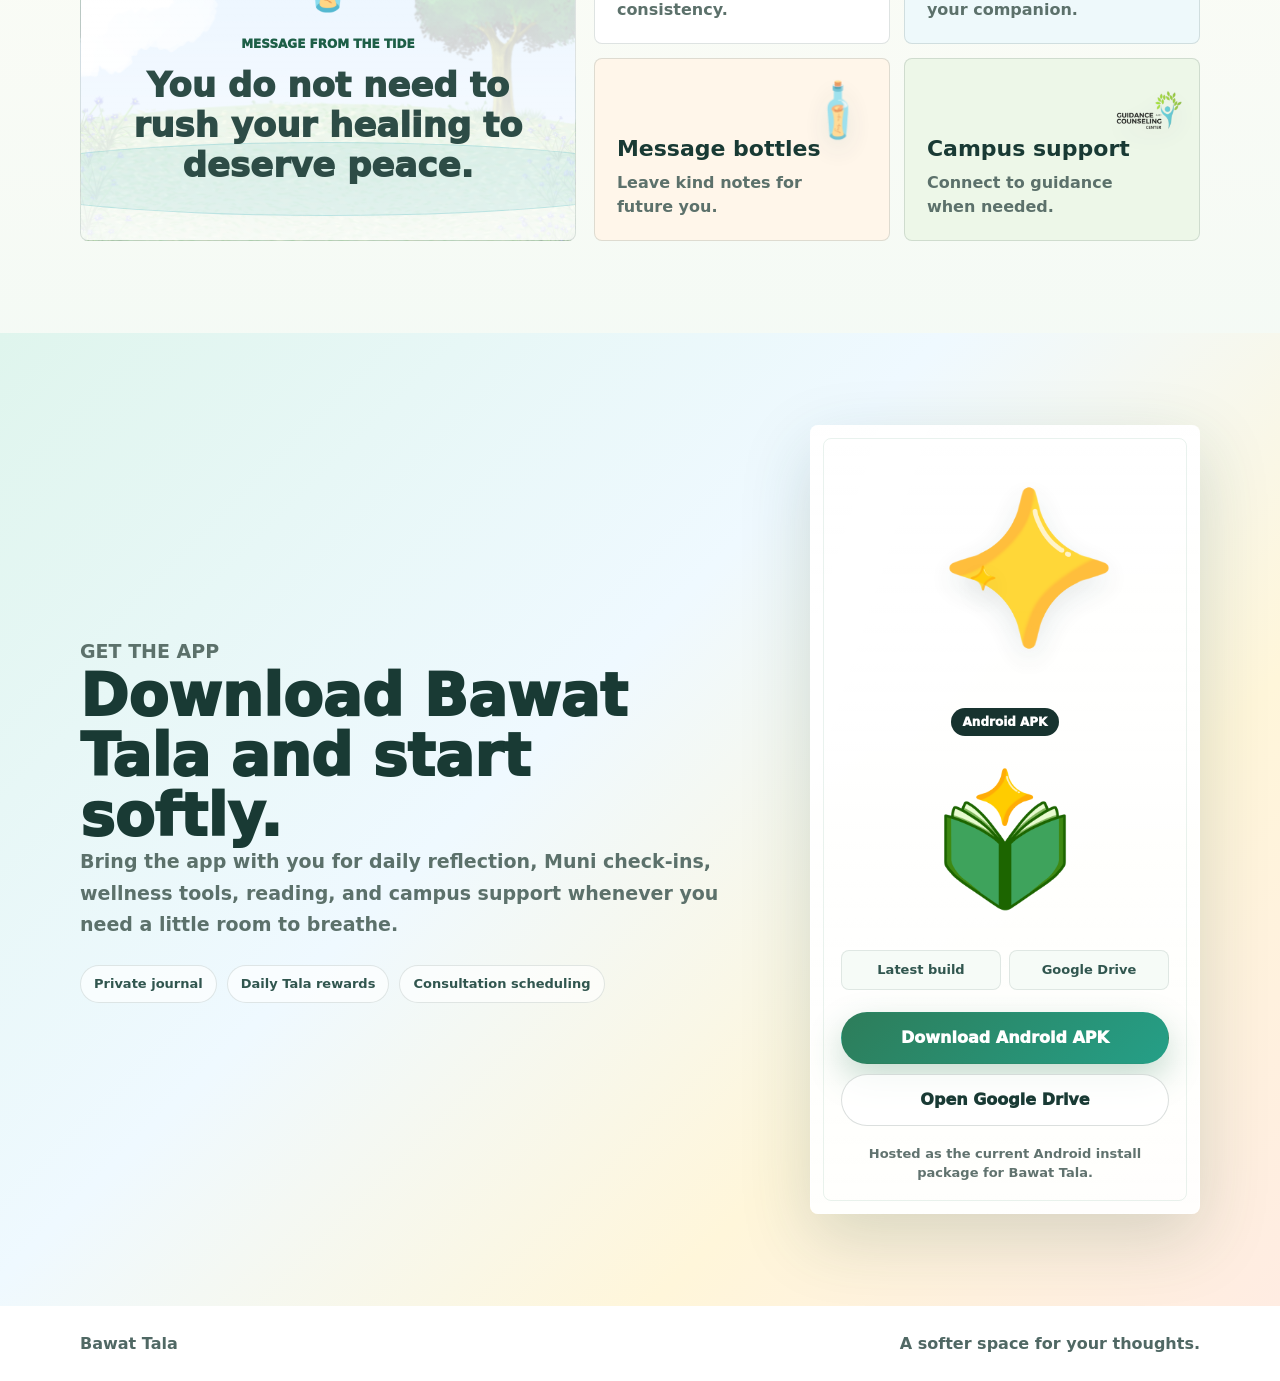
==== commit c3d53ab0: "Update download links and enhance website layout with new features" ====
--- a/index.html
+++ b/index.html
@@ -10,11 +10,14 @@
     <meta property="og:title" content="Bawat Tala" />
     <meta property="og:description" content="A softer space for your thoughts." />
     <meta property="og:image" content="assets/images/BT_Logo.png" />
+    <meta name="theme-color" content="#2d7d5a" />
     <title>Bawat Tala | A softer space for your thoughts</title>
     <link rel="icon" href="assets/images/Tala_Star.png" />
     <link rel="stylesheet" href="styles.css" />
   </head>
   <body>
+    <div class="scroll-progress" aria-hidden="true"></div>
+
     <header class="site-header">
       <a class="brand" href="#top" aria-label="Bawat Tala home">
         <img src="assets/images/Tala_Star.png" alt="" />
@@ -37,6 +40,11 @@
         <div class="hero-background">
           <img class="hero-scene" src="assets/images/Beach.png" alt="" />
           <div class="hero-scrim"></div>
+          <div class="sky-lanes" aria-hidden="true">
+            <span></span>
+            <span></span>
+            <span></span>
+          </div>
           <div class="hero-stars" aria-hidden="true">
             <img class="float-star star-one" src="assets/images/Tala_Star.png" alt="" />
             <img class="float-star star-two" src="assets/images/Tala_Star.png" alt="" />
@@ -60,8 +68,21 @@
             <span>Muni</span>
             <span>Wellness tools</span>
           </div>
+          <div class="launch-strip" aria-label="Release information">
+            <strong>APK ready</strong>
+            <span>Google Drive mirror</span>
+            <span>Android build</span>
+          </div>
           <div class="hero-actions" aria-label="Primary actions">
-            <a class="button primary" href="#download">Download the app</a>
+            <a
+              class="button primary"
+              href="https://drive.google.com/uc?export=download&id=1Df-ZsShPj6qlQ-H5uWXMkdP-pU9xkrPB"
+              target="_blank"
+              rel="noopener"
+              data-apk-download
+            >
+              Download APK
+            </a>
             <a class="button secondary" href="#features">Explore features</a>
           </div>
         </div>
@@ -209,18 +230,32 @@
           </div>
         </div>
         <div class="download-panel">
+          <img class="download-star star-a" src="assets/images/Tala_Star.png" alt="" />
+          <img class="download-star star-b" src="assets/images/Tala_Star.png" alt="" />
           <span class="download-badge">Android APK</span>
           <img src="assets/images/BT_Logo.png" alt="Bawat Tala logo" />
+          <div class="download-meta" aria-label="Download source">
+            <span>Latest build</span>
+            <span>Google Drive</span>
+          </div>
           <a
             class="button primary download-button"
-            href="https://github.com/rakiroo/BawaTala-Website/releases/latest/download/BawaTala.apk"
+            href="https://drive.google.com/uc?export=download&id=1Df-ZsShPj6qlQ-H5uWXMkdP-pU9xkrPB"
+            target="_blank"
+            rel="noopener"
+            data-apk-download
           >
             Download Android APK
           </a>
-          <a class="button quiet" href="mailto:hello@bawattala.app?subject=Bawat%20Tala%20App%20Access">
-            Request app access
+          <a
+            class="button quiet"
+            href="https://drive.google.com/file/d/1Df-ZsShPj6qlQ-H5uWXMkdP-pU9xkrPB/view?usp=drive_link"
+            target="_blank"
+            rel="noopener"
+          >
+            Open Google Drive
           </a>
-          <p class="download-note">Android install package for Bawat Tala.</p>
+          <p class="download-note">Hosted as the current Android install package for Bawat Tala.</p>
         </div>
       </section>
     </main>
--- a/styles.css
+++ b/styles.css
@@ -13,6 +13,8 @@
   --lavender: #ece9ff;
   --line: rgba(25, 58, 52, 0.14);
   --shadow: 0 24px 70px rgba(31, 75, 65, 0.18);
+  --panel: rgba(255, 255, 255, 0.78);
+  --scroll-progress: 0%;
 }
 
 * {
@@ -24,7 +26,9 @@
 }
 
 body {
+  position: relative;
   margin: 0;
+  min-height: 100vh;
   background:
     linear-gradient(180deg, rgba(244, 250, 245, 0.92), rgba(255, 253, 246, 0.96)),
     linear-gradient(135deg, rgba(56, 174, 185, 0.12), rgba(243, 201, 77, 0.16) 58%, rgba(233, 135, 104, 0.12));
@@ -33,8 +37,25 @@
     Inter, ui-sans-serif, system-ui, -apple-system, BlinkMacSystemFont, "Segoe UI", sans-serif;
 }
 
+body::before {
+  content: "";
+  position: fixed;
+  inset: 0;
+  z-index: -1;
+  pointer-events: none;
+  background-image:
+    linear-gradient(rgba(45, 125, 90, 0.055) 1px, transparent 1px),
+    linear-gradient(90deg, rgba(56, 174, 185, 0.045) 1px, transparent 1px);
+  background-size: 78px 78px;
+  mask-image: linear-gradient(180deg, transparent, #000 20%, #000 72%, transparent);
+}
+
 body::selection {
   background: rgba(243, 201, 77, 0.42);
+}
+
+main {
+  overflow: clip;
 }
 
 img {
@@ -45,6 +66,19 @@
 a {
   color: inherit;
   text-decoration: none;
+}
+
+.scroll-progress {
+  position: fixed;
+  z-index: 40;
+  top: 0;
+  left: 0;
+  width: var(--scroll-progress);
+  height: 4px;
+  border-radius: 0 999px 999px 0;
+  background: linear-gradient(90deg, var(--leaf), var(--teal), var(--gold), var(--coral));
+  box-shadow: 0 8px 22px rgba(45, 125, 90, 0.22);
+  pointer-events: none;
 }
 
 .site-header {
@@ -165,6 +199,8 @@
 }
 
 .hero-section {
+  --hero-drift-x: 0px;
+  --hero-drift-y: 0px;
   position: relative;
   min-height: 96vh;
   overflow: hidden;
@@ -184,6 +220,7 @@
   width: 100%;
   height: 100%;
   object-fit: cover;
+  translate: calc(var(--hero-drift-x) * -0.35) calc(var(--hero-drift-y) * -0.28);
   transform: scale(1.03);
   animation: sceneBreath 18s ease-in-out infinite alternate;
 }
@@ -196,9 +233,47 @@
     linear-gradient(0deg, rgba(244, 250, 245, 1), rgba(244, 250, 245, 0) 34%);
 }
 
+.sky-lanes {
+  position: absolute;
+  inset: 0;
+  overflow: hidden;
+  opacity: 0.72;
+  pointer-events: none;
+}
+
+.sky-lanes span {
+  position: absolute;
+  left: -12%;
+  width: 54%;
+  height: 1px;
+  border-radius: 999px;
+  background: linear-gradient(90deg, transparent, rgba(255, 255, 255, 0.86), rgba(243, 201, 77, 0.48), transparent);
+  transform: rotate(-19deg);
+  animation: laneGlide 11s ease-in-out infinite;
+}
+
+.sky-lanes span:nth-child(1) {
+  top: 18%;
+}
+
+.sky-lanes span:nth-child(2) {
+  top: 39%;
+  left: 18%;
+  width: 42%;
+  animation-delay: -3.4s;
+}
+
+.sky-lanes span:nth-child(3) {
+  top: 61%;
+  left: 58%;
+  width: 34%;
+  animation-delay: -6.2s;
+}
+
 .hero-stars {
   position: absolute;
   inset: 0;
+  translate: calc(var(--hero-drift-x) * 0.42) calc(var(--hero-drift-y) * 0.36);
   pointer-events: none;
 }
 
@@ -362,6 +437,43 @@
   box-shadow: 0 10px 24px rgba(45, 125, 90, 0.08);
 }
 
+.launch-strip {
+  width: min(100%, 560px);
+  min-height: 50px;
+  display: flex;
+  flex-wrap: wrap;
+  align-items: center;
+  gap: 10px;
+  margin-top: 18px;
+  padding: 8px;
+  border: 1px solid rgba(45, 125, 90, 0.14);
+  border-radius: 8px;
+  background: rgba(255, 255, 255, 0.64);
+  box-shadow: 0 12px 34px rgba(45, 125, 90, 0.08);
+  backdrop-filter: blur(14px);
+}
+
+.launch-strip strong,
+.launch-strip span {
+  min-height: 32px;
+  display: inline-flex;
+  align-items: center;
+  border-radius: 999px;
+  padding: 0 12px;
+  color: #31564f;
+  font-size: 13px;
+  font-weight: 900;
+}
+
+.launch-strip strong {
+  background: var(--ink);
+  color: #ffffff;
+}
+
+.launch-strip span {
+  background: rgba(45, 125, 90, 0.08);
+}
+
 .hero-actions {
   display: flex;
   flex-wrap: wrap;
@@ -370,6 +482,9 @@
 }
 
 .button {
+  position: relative;
+  isolation: isolate;
+  overflow: hidden;
   display: inline-flex;
   align-items: center;
   justify-content: center;
@@ -384,8 +499,24 @@
     background 180ms ease;
 }
 
+.button::after {
+  content: "";
+  position: absolute;
+  z-index: 0;
+  inset: -40% auto -40% -58%;
+  width: 48%;
+  background: linear-gradient(90deg, transparent, rgba(255, 255, 255, 0.44), transparent);
+  transform: skewX(-18deg);
+  pointer-events: none;
+  transition: translate 460ms ease;
+}
+
 .button:hover {
   transform: translateY(-2px);
+}
+
+.button:hover::after {
+  translate: 360% 0;
 }
 
 .button.primary {
@@ -432,6 +563,7 @@
 }
 
 .phone-shell {
+  position: relative;
   width: min(100%, 362px);
   margin-left: auto;
   border: 10px solid #17332f;
@@ -446,6 +578,29 @@
   transition: transform 260ms ease;
 }
 
+.phone-shell::before {
+  content: "";
+  position: absolute;
+  inset: -16px;
+  z-index: -1;
+  border: 1px solid rgba(255, 255, 255, 0.66);
+  border-radius: 54px;
+  background:
+    linear-gradient(145deg, rgba(255, 255, 255, 0.32), rgba(56, 174, 185, 0.1)),
+    linear-gradient(315deg, rgba(243, 201, 77, 0.22), transparent 54%);
+  transform: translateZ(-24px);
+  animation: deviceAura 4.8s ease-in-out infinite;
+}
+
+.phone-shell::after {
+  content: "";
+  position: absolute;
+  inset: 10px;
+  border-radius: 31px;
+  background: linear-gradient(115deg, rgba(255, 255, 255, 0.18), transparent 34%, rgba(255, 255, 255, 0.12) 64%, transparent);
+  pointer-events: none;
+}
+
 .phone-shell:hover {
   transform: rotateY(-5deg) rotateX(1deg) translateY(-6px);
 }
@@ -469,179 +624,6 @@
   width: 100%;
   height: 100%;
   object-fit: cover;
-}
-
-.phone-status {
-  display: flex;
-  justify-content: space-between;
-  margin-bottom: 14px;
-  color: #31564f;
-  font-size: 12px;
-  font-weight: 950;
-}
-
-.app-card {
-  border: 1px solid rgba(33, 58, 53, 0.12);
-  border-radius: 8px;
-  background: rgba(255, 255, 255, 0.82);
-  box-shadow: 0 14px 34px rgba(33, 58, 53, 0.12);
-}
-
-.intro-card {
-  padding: 18px;
-  text-align: center;
-  animation: cardLift 4.5s ease-in-out infinite;
-}
-
-.intro-card img {
-  width: 142px;
-  margin: 0 auto 10px;
-}
-
-.intro-card p,
-.note-card p,
-.muni-mini p {
-  margin: 0;
-  color: #405a55;
-  font-weight: 820;
-  line-height: 1.45;
-}
-
-.mini-heading {
-  display: flex;
-  justify-content: space-between;
-  align-items: center;
-  margin: 18px 0 8px;
-  color: #284a43;
-  font-size: 13px;
-  font-weight: 950;
-}
-
-.mini-heading strong {
-  color: #d47c5c;
-}
-
-.mood-row {
-  display: grid;
-  grid-template-columns: repeat(3, 1fr);
-  gap: 8px;
-  margin: 0 0 12px;
-}
-
-.mood-row span {
-  min-height: 42px;
-  border-radius: 999px;
-  display: grid;
-  place-items: center;
-  background: #e9f7dd;
-  color: #2f6f25;
-  font-size: 13px;
-  font-weight: 950;
-  animation: chipPulse 3.2s ease-in-out infinite;
-}
-
-.mood-row span:nth-child(2) {
-  background: #fff1d1;
-  color: #95621e;
-  animation-delay: -0.7s;
-}
-
-.mood-row span:nth-child(3) {
-  background: #e6f5fb;
-  color: #256274;
-  animation-delay: -1.4s;
-}
-
-.checkin-card {
-  padding: 14px;
-  margin-bottom: 12px;
-}
-
-.checkin-card strong {
-  display: block;
-  margin-top: 3px;
-  color: #284a43;
-  font-size: 15px;
-}
-
-.tiny-label {
-  display: block;
-  color: #67807a;
-  font-size: 11px;
-  font-weight: 950;
-  text-transform: uppercase;
-}
-
-.star-meter {
-  display: grid;
-  grid-template-columns: repeat(7, 1fr);
-  gap: 6px;
-  margin-top: 12px;
-}
-
-.star-meter i {
-  height: 28px;
-  border-radius: 8px;
-  background: #edf3ee;
-}
-
-.star-meter i:nth-child(-n + 4) {
-  background: linear-gradient(180deg, #ffe481, #f0bd34);
-  animation: meterGlow 2.4s ease-in-out infinite;
-}
-
-.star-meter i:nth-child(2) {
-  animation-delay: -0.3s;
-}
-
-.star-meter i:nth-child(3) {
-  animation-delay: -0.6s;
-}
-
-.star-meter i:nth-child(4) {
-  animation-delay: -0.9s;
-}
-
-.note-card {
-  display: grid;
-  grid-template-columns: 72px 1fr;
-  gap: 12px;
-  align-items: center;
-  padding: 14px;
-  margin-bottom: 12px;
-}
-
-.note-card img {
-  width: 72px;
-}
-
-.muni-mini {
-  display: grid;
-  grid-template-columns: 58px 1fr;
-  gap: 12px;
-  align-items: center;
-  padding: 12px;
-}
-
-.muni-mini img {
-  width: 58px;
-}
-
-.phone-tabs {
-  display: grid;
-  grid-template-columns: repeat(4, 1fr);
-  gap: 9px;
-  margin-top: 16px;
-}
-
-.phone-tabs span {
-  height: 7px;
-  border-radius: 999px;
-  background: rgba(49, 86, 79, 0.18);
-}
-
-.phone-tabs span:first-child {
-  background: var(--leaf);
 }
 
 .story-band,
@@ -1116,7 +1098,9 @@
   padding: 30px;
   border-radius: 8px;
   border: 1px solid rgba(255, 255, 255, 0.72);
-  background: rgba(255, 255, 255, 0.78);
+  background:
+    linear-gradient(180deg, rgba(255, 255, 255, 0.86), rgba(255, 255, 255, 0.7)),
+    var(--panel);
   box-shadow: var(--shadow);
 }
 
@@ -1130,6 +1114,37 @@
   background: linear-gradient(90deg, rgba(255, 255, 255, 0), rgba(255, 255, 255, 0.72), rgba(255, 255, 255, 0));
   transform: skewX(-18deg);
   animation: panelSweep 4.8s ease-in-out infinite;
+}
+
+.download-panel::after {
+  content: "";
+  position: absolute;
+  inset: 12px;
+  border: 1px solid rgba(45, 125, 90, 0.1);
+  border-radius: 8px;
+  pointer-events: none;
+}
+
+.download-star {
+  position: absolute;
+  z-index: 1;
+  width: 36px;
+  opacity: 0.78;
+  pointer-events: none;
+  filter: drop-shadow(0 10px 14px rgba(35, 70, 62, 0.14));
+}
+
+.download-star.star-a {
+  top: 22px;
+  left: 24px;
+  animation: starDrift 5.8s ease-in-out infinite;
+}
+
+.download-star.star-b {
+  right: 22px;
+  bottom: 94px;
+  width: 28px;
+  animation: starSpinFloat 5.2s ease-in-out infinite;
 }
 
 .download-badge {
@@ -1153,6 +1168,27 @@
   animation: logoFloat 5s ease-in-out infinite;
 }
 
+.download-meta {
+  position: relative;
+  z-index: 1;
+  display: grid;
+  grid-template-columns: repeat(2, 1fr);
+  gap: 8px;
+  margin: 0 0 12px;
+}
+
+.download-meta span {
+  min-height: 40px;
+  display: grid;
+  place-items: center;
+  border: 1px solid rgba(25, 58, 52, 0.1);
+  border-radius: 8px;
+  background: rgba(244, 250, 245, 0.78);
+  color: #31564f;
+  font-size: 13px;
+  font-weight: 900;
+}
+
 .download-panel .button {
   position: relative;
   z-index: 1;
@@ -1258,6 +1294,22 @@
   }
 }
 
+@keyframes laneGlide {
+  0% {
+    opacity: 0.18;
+    translate: -24px 0;
+  }
+
+  45% {
+    opacity: 0.9;
+  }
+
+  100% {
+    opacity: 0.18;
+    translate: 130px 0;
+  }
+}
+
 @keyframes tideMove {
   from {
     transform: translateX(-18px);
@@ -1265,6 +1317,19 @@
 
   to {
     transform: translateX(18px);
+  }
+}
+
+@keyframes deviceAura {
+  0%,
+  100% {
+    opacity: 0.58;
+    scale: 1;
+  }
+
+  50% {
+    opacity: 0.92;
+    scale: 1.018;
   }
 }
 
@@ -1298,39 +1363,6 @@
 
   50% {
     transform: rotate(12deg) translateY(-12px);
-  }
-}
-
-@keyframes cardLift {
-  0%,
-  100% {
-    transform: translateY(0);
-  }
-
-  50% {
-    transform: translateY(-4px);
-  }
-}
-
-@keyframes chipPulse {
-  0%,
-  100% {
-    transform: scale(1);
-  }
-
-  50% {
-    transform: scale(1.035);
-  }
-}
-
-@keyframes meterGlow {
-  0%,
-  100% {
-    filter: brightness(1);
-  }
-
-  50% {
-    filter: brightness(1.16);
   }
 }
 
@@ -1497,6 +1529,16 @@
     flex-direction: column;
   }
 
+  .launch-strip {
+    align-items: stretch;
+  }
+
+  .launch-strip strong,
+  .launch-strip span {
+    flex: 1 1 100%;
+    justify-content: center;
+  }
+
   .button {
     width: 100%;
   }
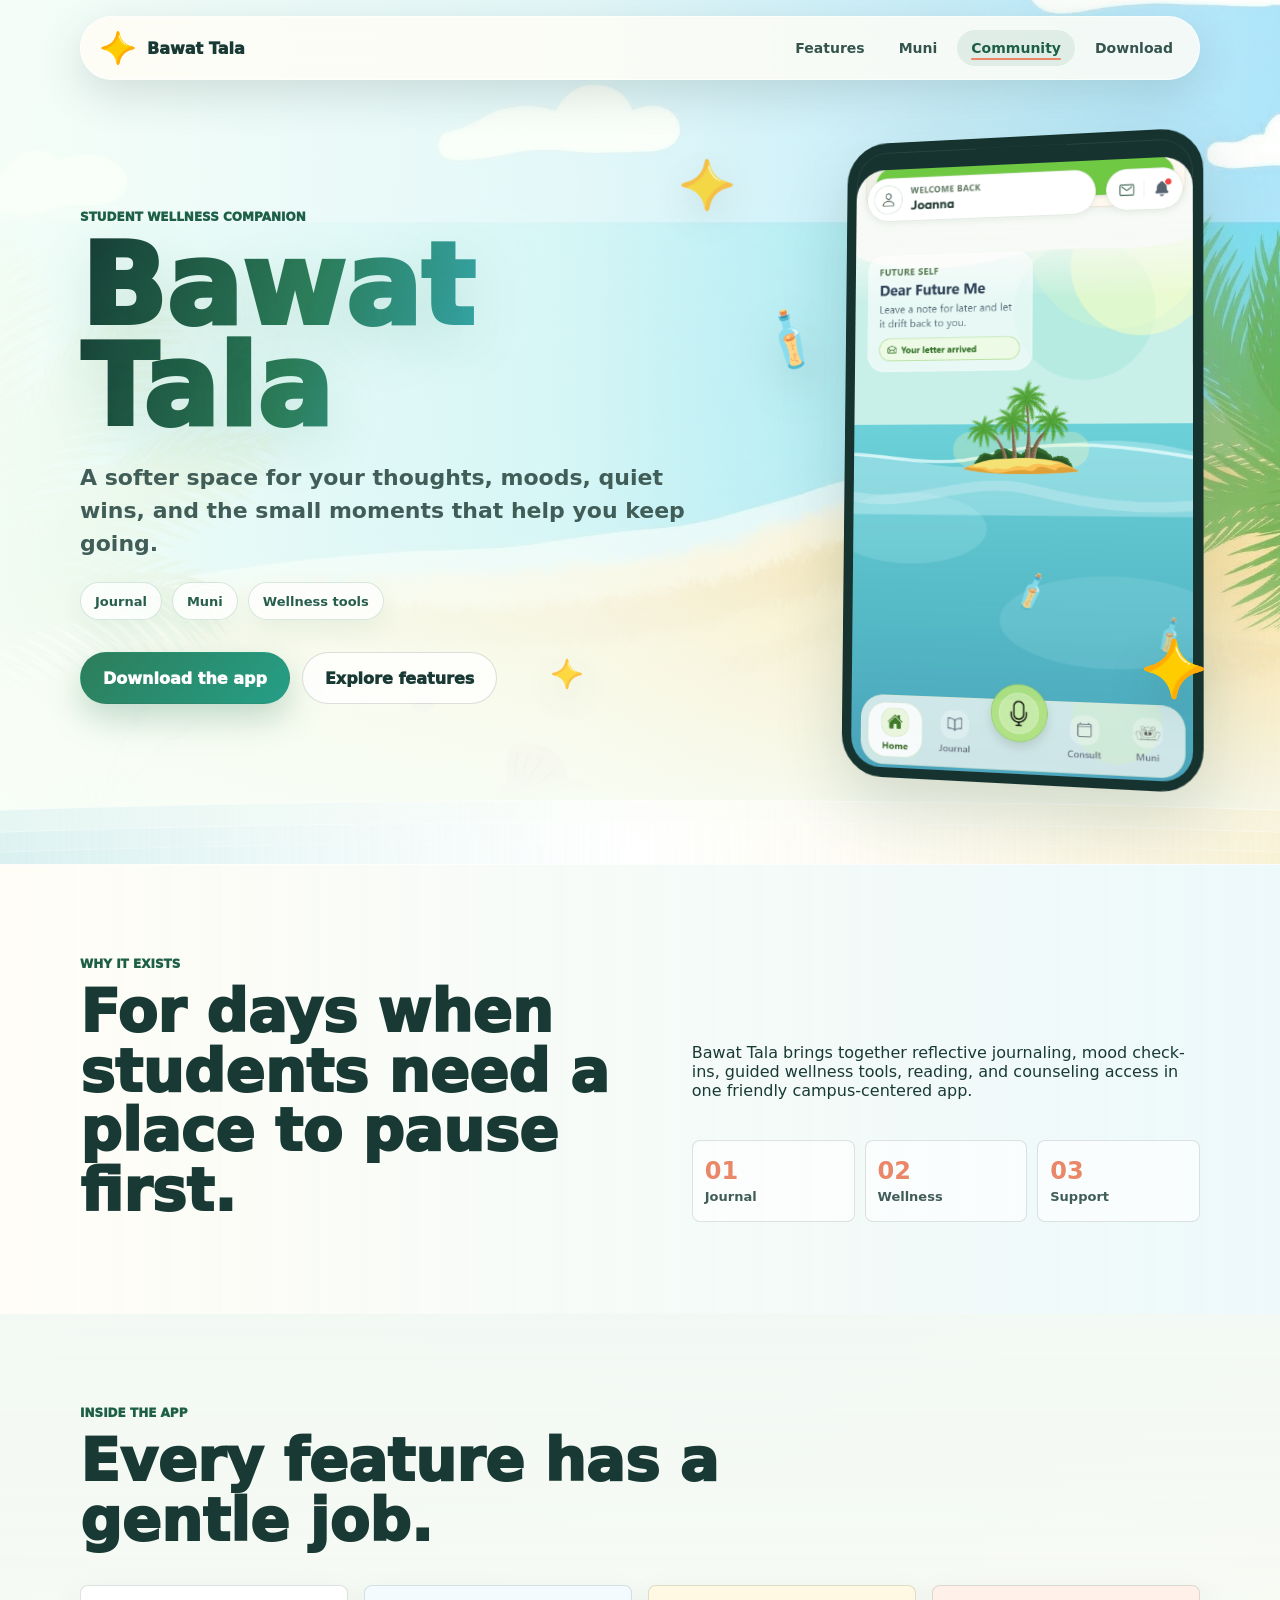
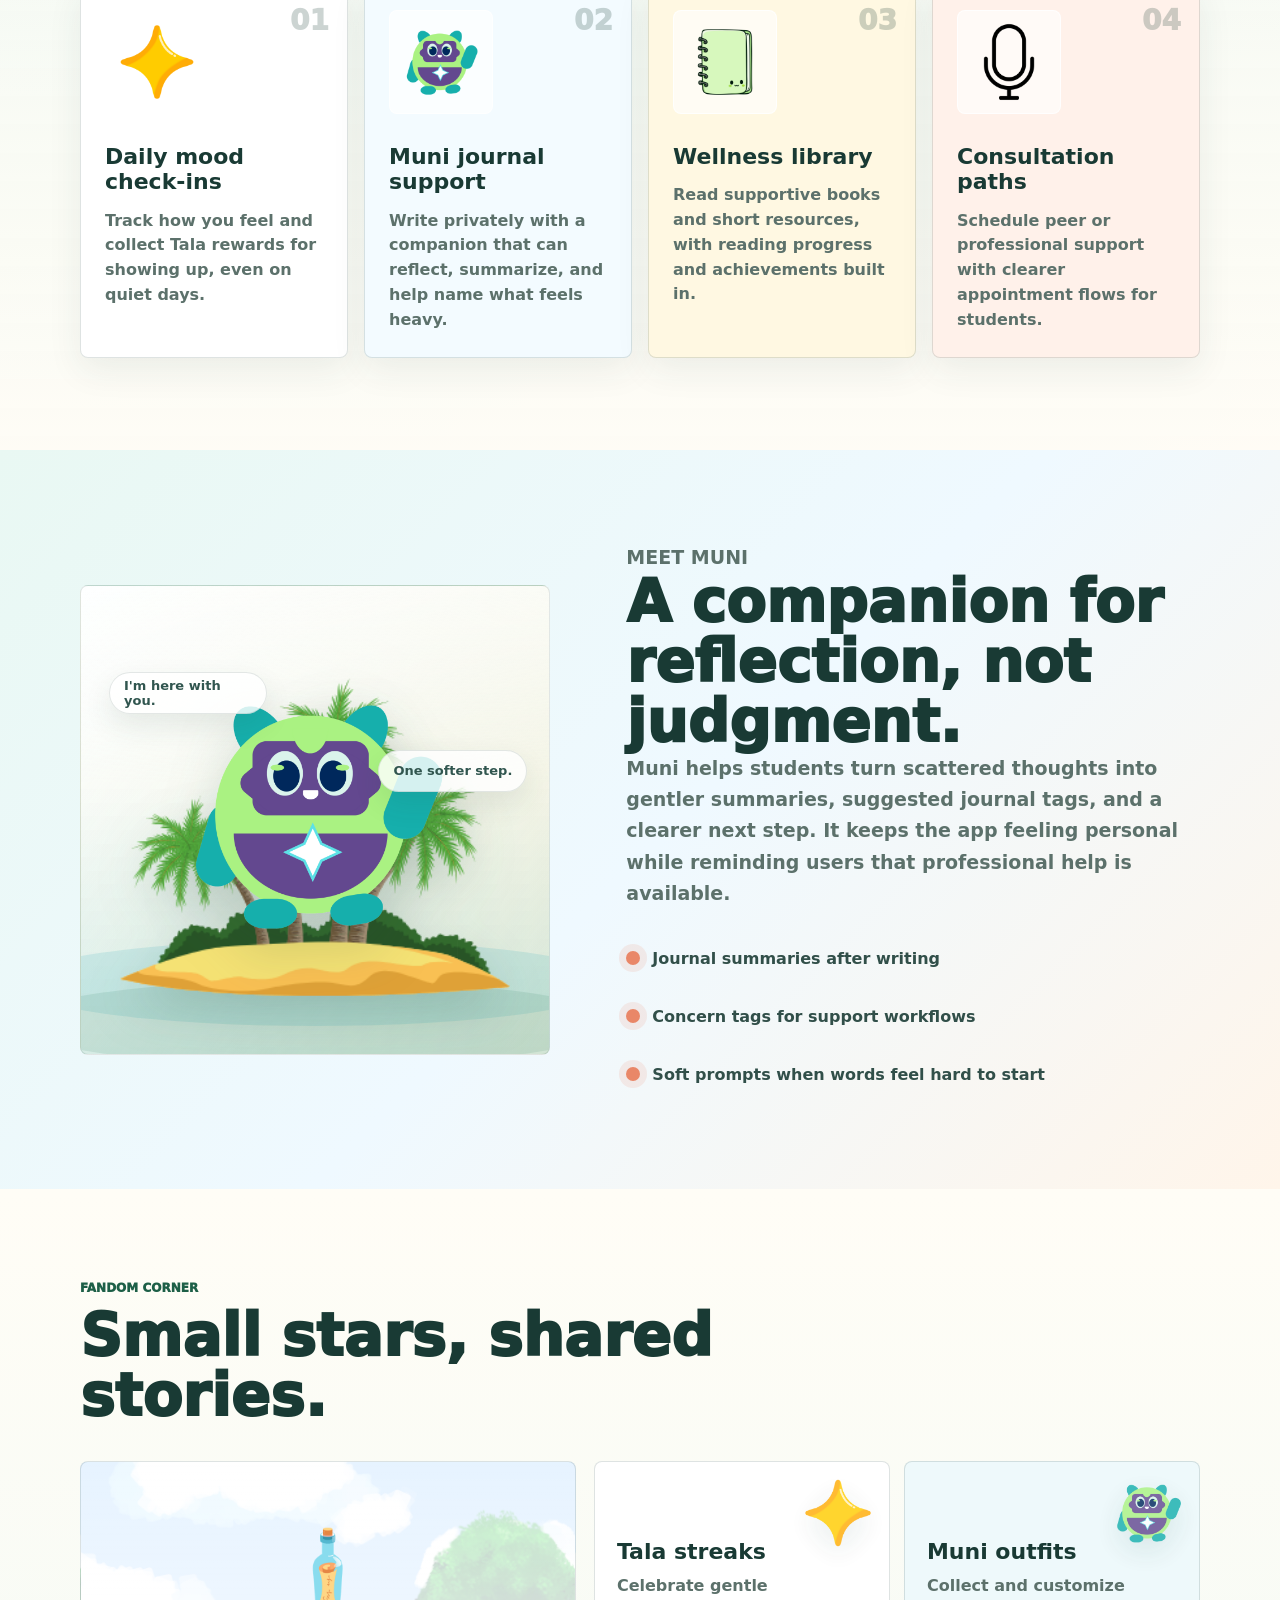
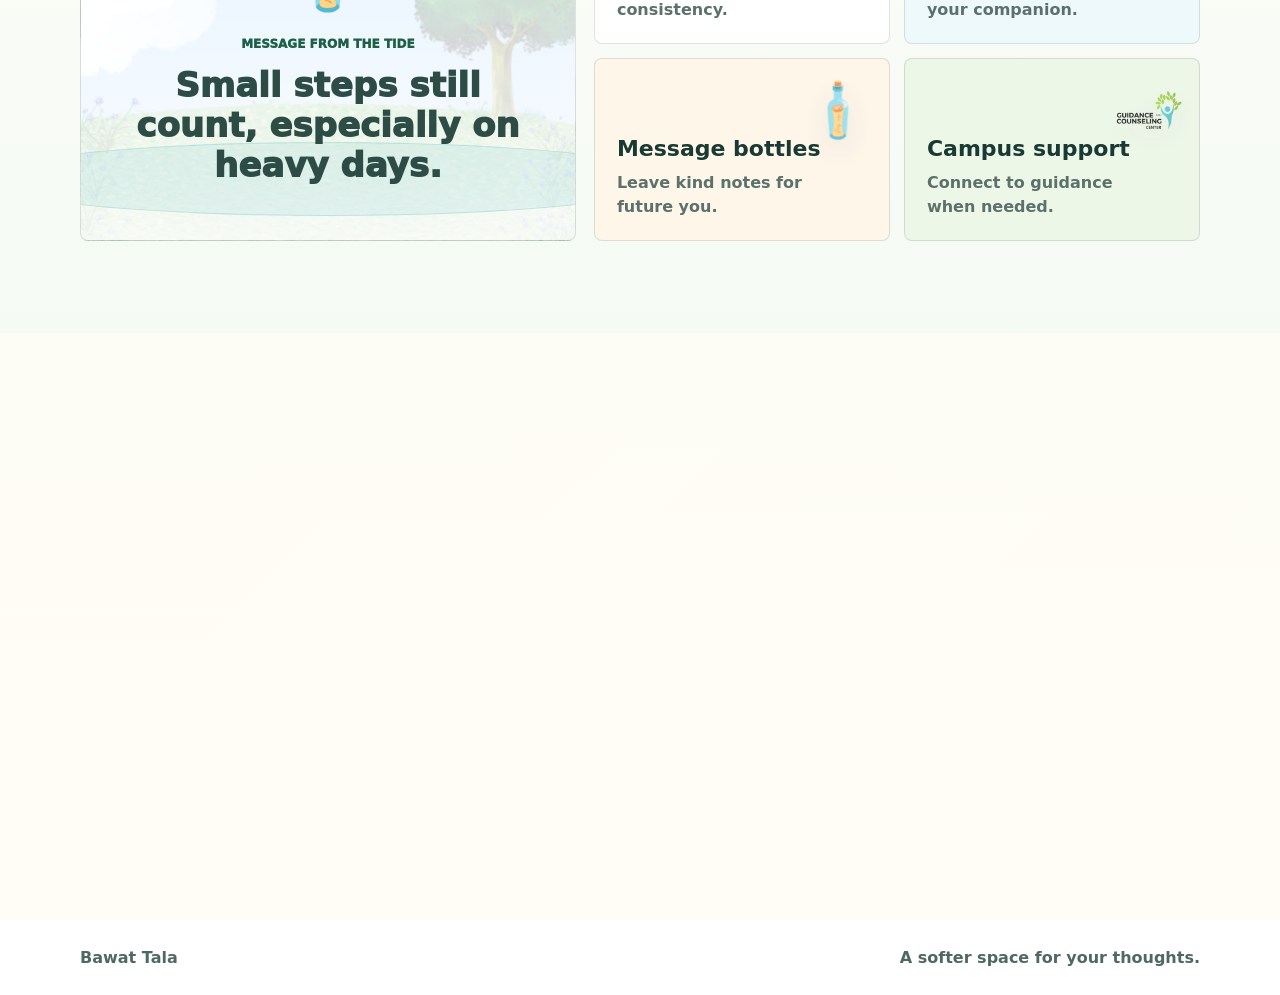
==== commit f5267ff6: "Refactor README and HTML for updated APK download link; streamline CSS and JS by removing unused cod" ====
--- a/index.html
+++ b/index.html
@@ -10,14 +10,11 @@
     <meta property="og:title" content="Bawat Tala" />
     <meta property="og:description" content="A softer space for your thoughts." />
     <meta property="og:image" content="assets/images/BT_Logo.png" />
-    <meta name="theme-color" content="#2d7d5a" />
     <title>Bawat Tala | A softer space for your thoughts</title>
     <link rel="icon" href="assets/images/Tala_Star.png" />
     <link rel="stylesheet" href="styles.css" />
   </head>
   <body>
-    <div class="scroll-progress" aria-hidden="true"></div>
-
     <header class="site-header">
       <a class="brand" href="#top" aria-label="Bawat Tala home">
         <img src="assets/images/Tala_Star.png" alt="" />
@@ -40,11 +37,6 @@
         <div class="hero-background">
           <img class="hero-scene" src="assets/images/Beach.png" alt="" />
           <div class="hero-scrim"></div>
-          <div class="sky-lanes" aria-hidden="true">
-            <span></span>
-            <span></span>
-            <span></span>
-          </div>
           <div class="hero-stars" aria-hidden="true">
             <img class="float-star star-one" src="assets/images/Tala_Star.png" alt="" />
             <img class="float-star star-two" src="assets/images/Tala_Star.png" alt="" />
@@ -68,21 +60,8 @@
             <span>Muni</span>
             <span>Wellness tools</span>
           </div>
-          <div class="launch-strip" aria-label="Release information">
-            <strong>APK ready</strong>
-            <span>Google Drive mirror</span>
-            <span>Android build</span>
-          </div>
           <div class="hero-actions" aria-label="Primary actions">
-            <a
-              class="button primary"
-              href="https://drive.google.com/uc?export=download&id=1Df-ZsShPj6qlQ-H5uWXMkdP-pU9xkrPB"
-              target="_blank"
-              rel="noopener"
-              data-apk-download
-            >
-              Download APK
-            </a>
+            <a class="button primary" href="#download">Download the app</a>
             <a class="button secondary" href="#features">Explore features</a>
           </div>
         </div>
@@ -230,32 +209,18 @@
           </div>
         </div>
         <div class="download-panel">
-          <img class="download-star star-a" src="assets/images/Tala_Star.png" alt="" />
-          <img class="download-star star-b" src="assets/images/Tala_Star.png" alt="" />
           <span class="download-badge">Android APK</span>
           <img src="assets/images/BT_Logo.png" alt="Bawat Tala logo" />
-          <div class="download-meta" aria-label="Download source">
-            <span>Latest build</span>
-            <span>Google Drive</span>
-          </div>
           <a
             class="button primary download-button"
-            href="https://drive.google.com/uc?export=download&id=1Df-ZsShPj6qlQ-H5uWXMkdP-pU9xkrPB"
+            href="https://drive.google.com/file/d/1DLz9EQrfIxFSg4zzLhIh3scmgEUEiCyy/view?usp=sharing"
             target="_blank"
             rel="noopener"
             data-apk-download
           >
             Download Android APK
           </a>
-          <a
-            class="button quiet"
-            href="https://drive.google.com/file/d/1Df-ZsShPj6qlQ-H5uWXMkdP-pU9xkrPB/view?usp=drive_link"
-            target="_blank"
-            rel="noopener"
-          >
-            Open Google Drive
-          </a>
-          <p class="download-note">Hosted as the current Android install package for Bawat Tala.</p>
+          <p class="download-note">Android install package for Bawat Tala.</p>
         </div>
       </section>
     </main>
--- a/styles.css
+++ b/styles.css
@@ -13,8 +13,6 @@
   --lavender: #ece9ff;
   --line: rgba(25, 58, 52, 0.14);
   --shadow: 0 24px 70px rgba(31, 75, 65, 0.18);
-  --panel: rgba(255, 255, 255, 0.78);
-  --scroll-progress: 0%;
 }
 
 * {
@@ -26,9 +24,7 @@
 }
 
 body {
-  position: relative;
   margin: 0;
-  min-height: 100vh;
   background:
     linear-gradient(180deg, rgba(244, 250, 245, 0.92), rgba(255, 253, 246, 0.96)),
     linear-gradient(135deg, rgba(56, 174, 185, 0.12), rgba(243, 201, 77, 0.16) 58%, rgba(233, 135, 104, 0.12));
@@ -37,25 +33,8 @@
     Inter, ui-sans-serif, system-ui, -apple-system, BlinkMacSystemFont, "Segoe UI", sans-serif;
 }
 
-body::before {
-  content: "";
-  position: fixed;
-  inset: 0;
-  z-index: -1;
-  pointer-events: none;
-  background-image:
-    linear-gradient(rgba(45, 125, 90, 0.055) 1px, transparent 1px),
-    linear-gradient(90deg, rgba(56, 174, 185, 0.045) 1px, transparent 1px);
-  background-size: 78px 78px;
-  mask-image: linear-gradient(180deg, transparent, #000 20%, #000 72%, transparent);
-}
-
 body::selection {
   background: rgba(243, 201, 77, 0.42);
-}
-
-main {
-  overflow: clip;
 }
 
 img {
@@ -66,19 +45,6 @@
 a {
   color: inherit;
   text-decoration: none;
-}
-
-.scroll-progress {
-  position: fixed;
-  z-index: 40;
-  top: 0;
-  left: 0;
-  width: var(--scroll-progress);
-  height: 4px;
-  border-radius: 0 999px 999px 0;
-  background: linear-gradient(90deg, var(--leaf), var(--teal), var(--gold), var(--coral));
-  box-shadow: 0 8px 22px rgba(45, 125, 90, 0.22);
-  pointer-events: none;
 }
 
 .site-header {
@@ -199,8 +165,6 @@
 }
 
 .hero-section {
-  --hero-drift-x: 0px;
-  --hero-drift-y: 0px;
   position: relative;
   min-height: 96vh;
   overflow: hidden;
@@ -220,7 +184,6 @@
   width: 100%;
   height: 100%;
   object-fit: cover;
-  translate: calc(var(--hero-drift-x) * -0.35) calc(var(--hero-drift-y) * -0.28);
   transform: scale(1.03);
   animation: sceneBreath 18s ease-in-out infinite alternate;
 }
@@ -233,47 +196,9 @@
     linear-gradient(0deg, rgba(244, 250, 245, 1), rgba(244, 250, 245, 0) 34%);
 }
 
-.sky-lanes {
+.hero-stars {
   position: absolute;
   inset: 0;
-  overflow: hidden;
-  opacity: 0.72;
-  pointer-events: none;
-}
-
-.sky-lanes span {
-  position: absolute;
-  left: -12%;
-  width: 54%;
-  height: 1px;
-  border-radius: 999px;
-  background: linear-gradient(90deg, transparent, rgba(255, 255, 255, 0.86), rgba(243, 201, 77, 0.48), transparent);
-  transform: rotate(-19deg);
-  animation: laneGlide 11s ease-in-out infinite;
-}
-
-.sky-lanes span:nth-child(1) {
-  top: 18%;
-}
-
-.sky-lanes span:nth-child(2) {
-  top: 39%;
-  left: 18%;
-  width: 42%;
-  animation-delay: -3.4s;
-}
-
-.sky-lanes span:nth-child(3) {
-  top: 61%;
-  left: 58%;
-  width: 34%;
-  animation-delay: -6.2s;
-}
-
-.hero-stars {
-  position: absolute;
-  inset: 0;
-  translate: calc(var(--hero-drift-x) * 0.42) calc(var(--hero-drift-y) * 0.36);
   pointer-events: none;
 }
 
@@ -437,43 +362,6 @@
   box-shadow: 0 10px 24px rgba(45, 125, 90, 0.08);
 }
 
-.launch-strip {
-  width: min(100%, 560px);
-  min-height: 50px;
-  display: flex;
-  flex-wrap: wrap;
-  align-items: center;
-  gap: 10px;
-  margin-top: 18px;
-  padding: 8px;
-  border: 1px solid rgba(45, 125, 90, 0.14);
-  border-radius: 8px;
-  background: rgba(255, 255, 255, 0.64);
-  box-shadow: 0 12px 34px rgba(45, 125, 90, 0.08);
-  backdrop-filter: blur(14px);
-}
-
-.launch-strip strong,
-.launch-strip span {
-  min-height: 32px;
-  display: inline-flex;
-  align-items: center;
-  border-radius: 999px;
-  padding: 0 12px;
-  color: #31564f;
-  font-size: 13px;
-  font-weight: 900;
-}
-
-.launch-strip strong {
-  background: var(--ink);
-  color: #ffffff;
-}
-
-.launch-strip span {
-  background: rgba(45, 125, 90, 0.08);
-}
-
 .hero-actions {
   display: flex;
   flex-wrap: wrap;
@@ -482,9 +370,6 @@
 }
 
 .button {
-  position: relative;
-  isolation: isolate;
-  overflow: hidden;
   display: inline-flex;
   align-items: center;
   justify-content: center;
@@ -499,24 +384,8 @@
     background 180ms ease;
 }
 
-.button::after {
-  content: "";
-  position: absolute;
-  z-index: 0;
-  inset: -40% auto -40% -58%;
-  width: 48%;
-  background: linear-gradient(90deg, transparent, rgba(255, 255, 255, 0.44), transparent);
-  transform: skewX(-18deg);
-  pointer-events: none;
-  transition: translate 460ms ease;
-}
-
 .button:hover {
   transform: translateY(-2px);
-}
-
-.button:hover::after {
-  translate: 360% 0;
 }
 
 .button.primary {
@@ -563,7 +432,6 @@
 }
 
 .phone-shell {
-  position: relative;
   width: min(100%, 362px);
   margin-left: auto;
   border: 10px solid #17332f;
@@ -576,29 +444,6 @@
   transform-style: preserve-3d;
   animation: phoneFloat 5.2s ease-in-out infinite;
   transition: transform 260ms ease;
-}
-
-.phone-shell::before {
-  content: "";
-  position: absolute;
-  inset: -16px;
-  z-index: -1;
-  border: 1px solid rgba(255, 255, 255, 0.66);
-  border-radius: 54px;
-  background:
-    linear-gradient(145deg, rgba(255, 255, 255, 0.32), rgba(56, 174, 185, 0.1)),
-    linear-gradient(315deg, rgba(243, 201, 77, 0.22), transparent 54%);
-  transform: translateZ(-24px);
-  animation: deviceAura 4.8s ease-in-out infinite;
-}
-
-.phone-shell::after {
-  content: "";
-  position: absolute;
-  inset: 10px;
-  border-radius: 31px;
-  background: linear-gradient(115deg, rgba(255, 255, 255, 0.18), transparent 34%, rgba(255, 255, 255, 0.12) 64%, transparent);
-  pointer-events: none;
 }
 
 .phone-shell:hover {
@@ -1098,9 +943,7 @@
   padding: 30px;
   border-radius: 8px;
   border: 1px solid rgba(255, 255, 255, 0.72);
-  background:
-    linear-gradient(180deg, rgba(255, 255, 255, 0.86), rgba(255, 255, 255, 0.7)),
-    var(--panel);
+  background: rgba(255, 255, 255, 0.78);
   box-shadow: var(--shadow);
 }
 
@@ -1114,37 +957,6 @@
   background: linear-gradient(90deg, rgba(255, 255, 255, 0), rgba(255, 255, 255, 0.72), rgba(255, 255, 255, 0));
   transform: skewX(-18deg);
   animation: panelSweep 4.8s ease-in-out infinite;
-}
-
-.download-panel::after {
-  content: "";
-  position: absolute;
-  inset: 12px;
-  border: 1px solid rgba(45, 125, 90, 0.1);
-  border-radius: 8px;
-  pointer-events: none;
-}
-
-.download-star {
-  position: absolute;
-  z-index: 1;
-  width: 36px;
-  opacity: 0.78;
-  pointer-events: none;
-  filter: drop-shadow(0 10px 14px rgba(35, 70, 62, 0.14));
-}
-
-.download-star.star-a {
-  top: 22px;
-  left: 24px;
-  animation: starDrift 5.8s ease-in-out infinite;
-}
-
-.download-star.star-b {
-  right: 22px;
-  bottom: 94px;
-  width: 28px;
-  animation: starSpinFloat 5.2s ease-in-out infinite;
 }
 
 .download-badge {
@@ -1168,27 +980,6 @@
   animation: logoFloat 5s ease-in-out infinite;
 }
 
-.download-meta {
-  position: relative;
-  z-index: 1;
-  display: grid;
-  grid-template-columns: repeat(2, 1fr);
-  gap: 8px;
-  margin: 0 0 12px;
-}
-
-.download-meta span {
-  min-height: 40px;
-  display: grid;
-  place-items: center;
-  border: 1px solid rgba(25, 58, 52, 0.1);
-  border-radius: 8px;
-  background: rgba(244, 250, 245, 0.78);
-  color: #31564f;
-  font-size: 13px;
-  font-weight: 900;
-}
-
 .download-panel .button {
   position: relative;
   z-index: 1;
@@ -1294,22 +1085,6 @@
   }
 }
 
-@keyframes laneGlide {
-  0% {
-    opacity: 0.18;
-    translate: -24px 0;
-  }
-
-  45% {
-    opacity: 0.9;
-  }
-
-  100% {
-    opacity: 0.18;
-    translate: 130px 0;
-  }
-}
-
 @keyframes tideMove {
   from {
     transform: translateX(-18px);
@@ -1317,19 +1092,6 @@
 
   to {
     transform: translateX(18px);
-  }
-}
-
-@keyframes deviceAura {
-  0%,
-  100% {
-    opacity: 0.58;
-    scale: 1;
-  }
-
-  50% {
-    opacity: 0.92;
-    scale: 1.018;
   }
 }
 
@@ -1529,16 +1291,6 @@
     flex-direction: column;
   }
 
-  .launch-strip {
-    align-items: stretch;
-  }
-
-  .launch-strip strong,
-  .launch-strip span {
-    flex: 1 1 100%;
-    justify-content: center;
-  }
-
   .button {
     width: 100%;
   }
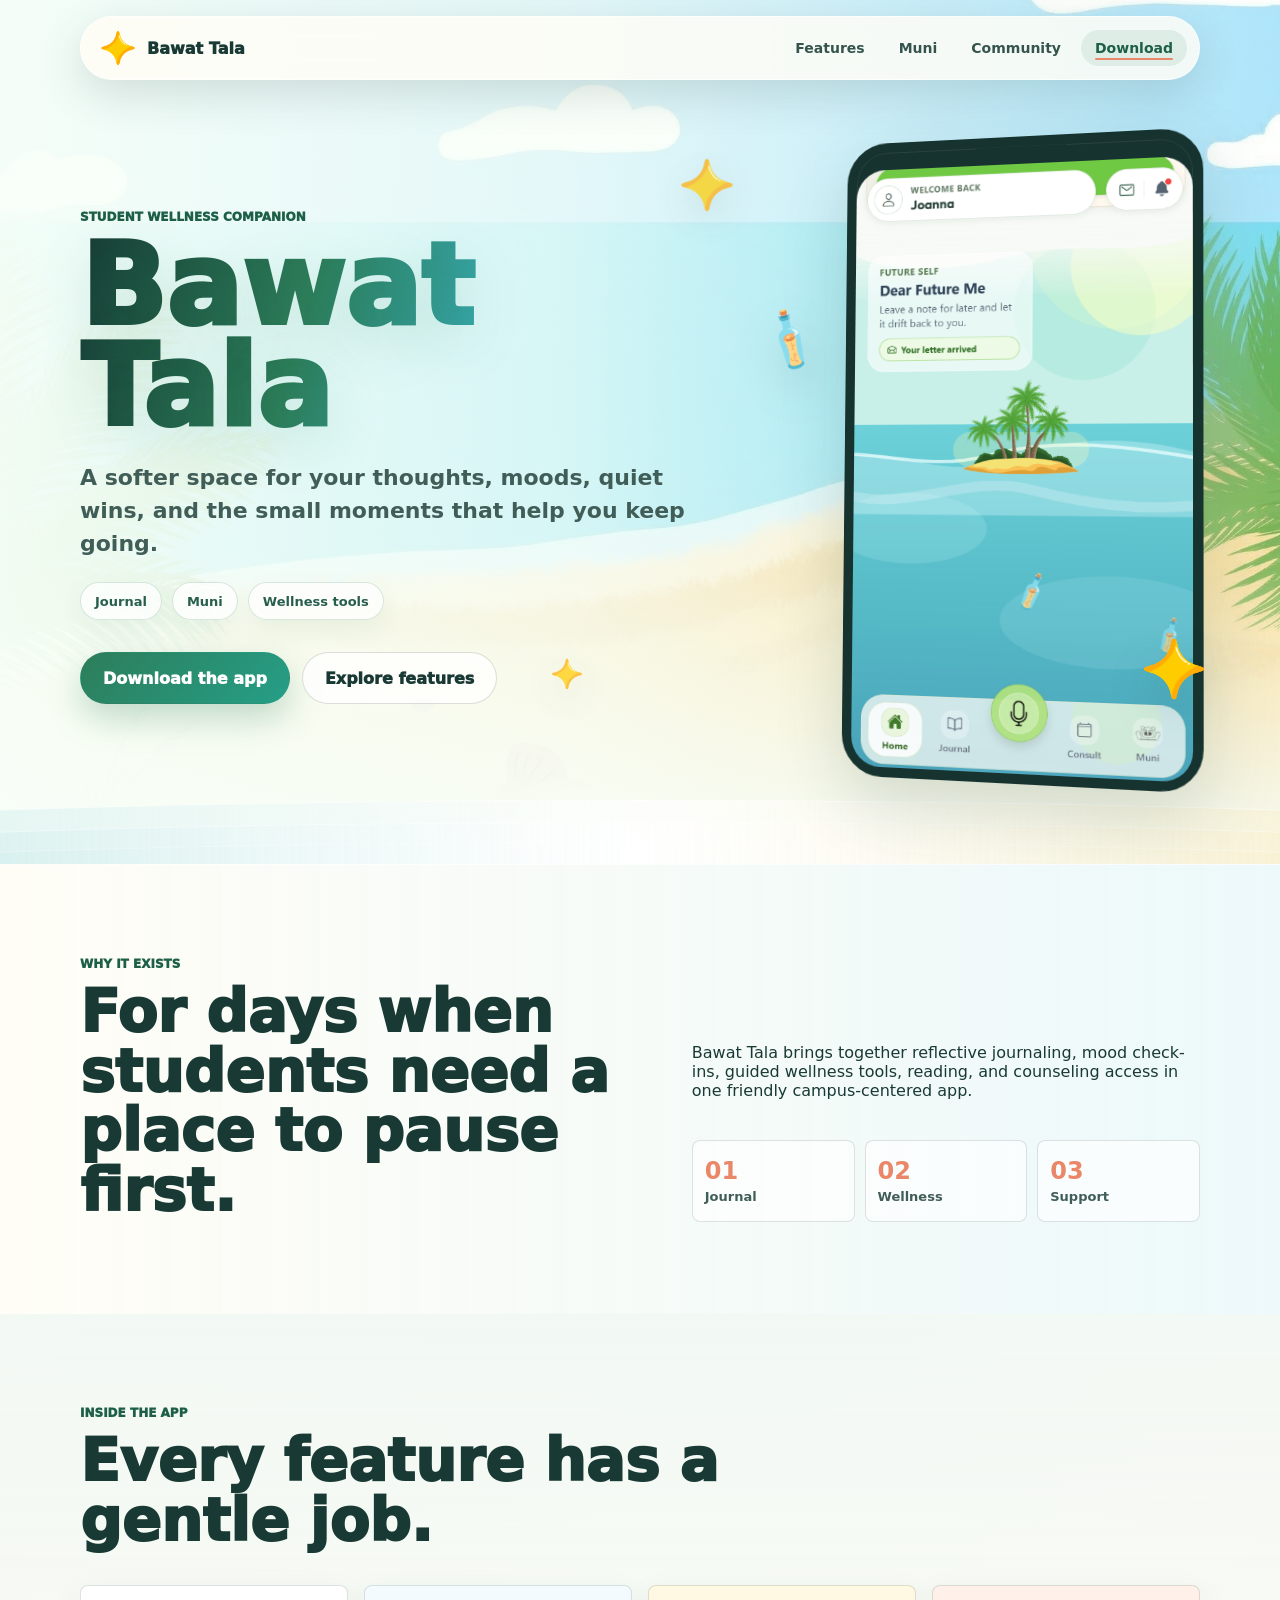
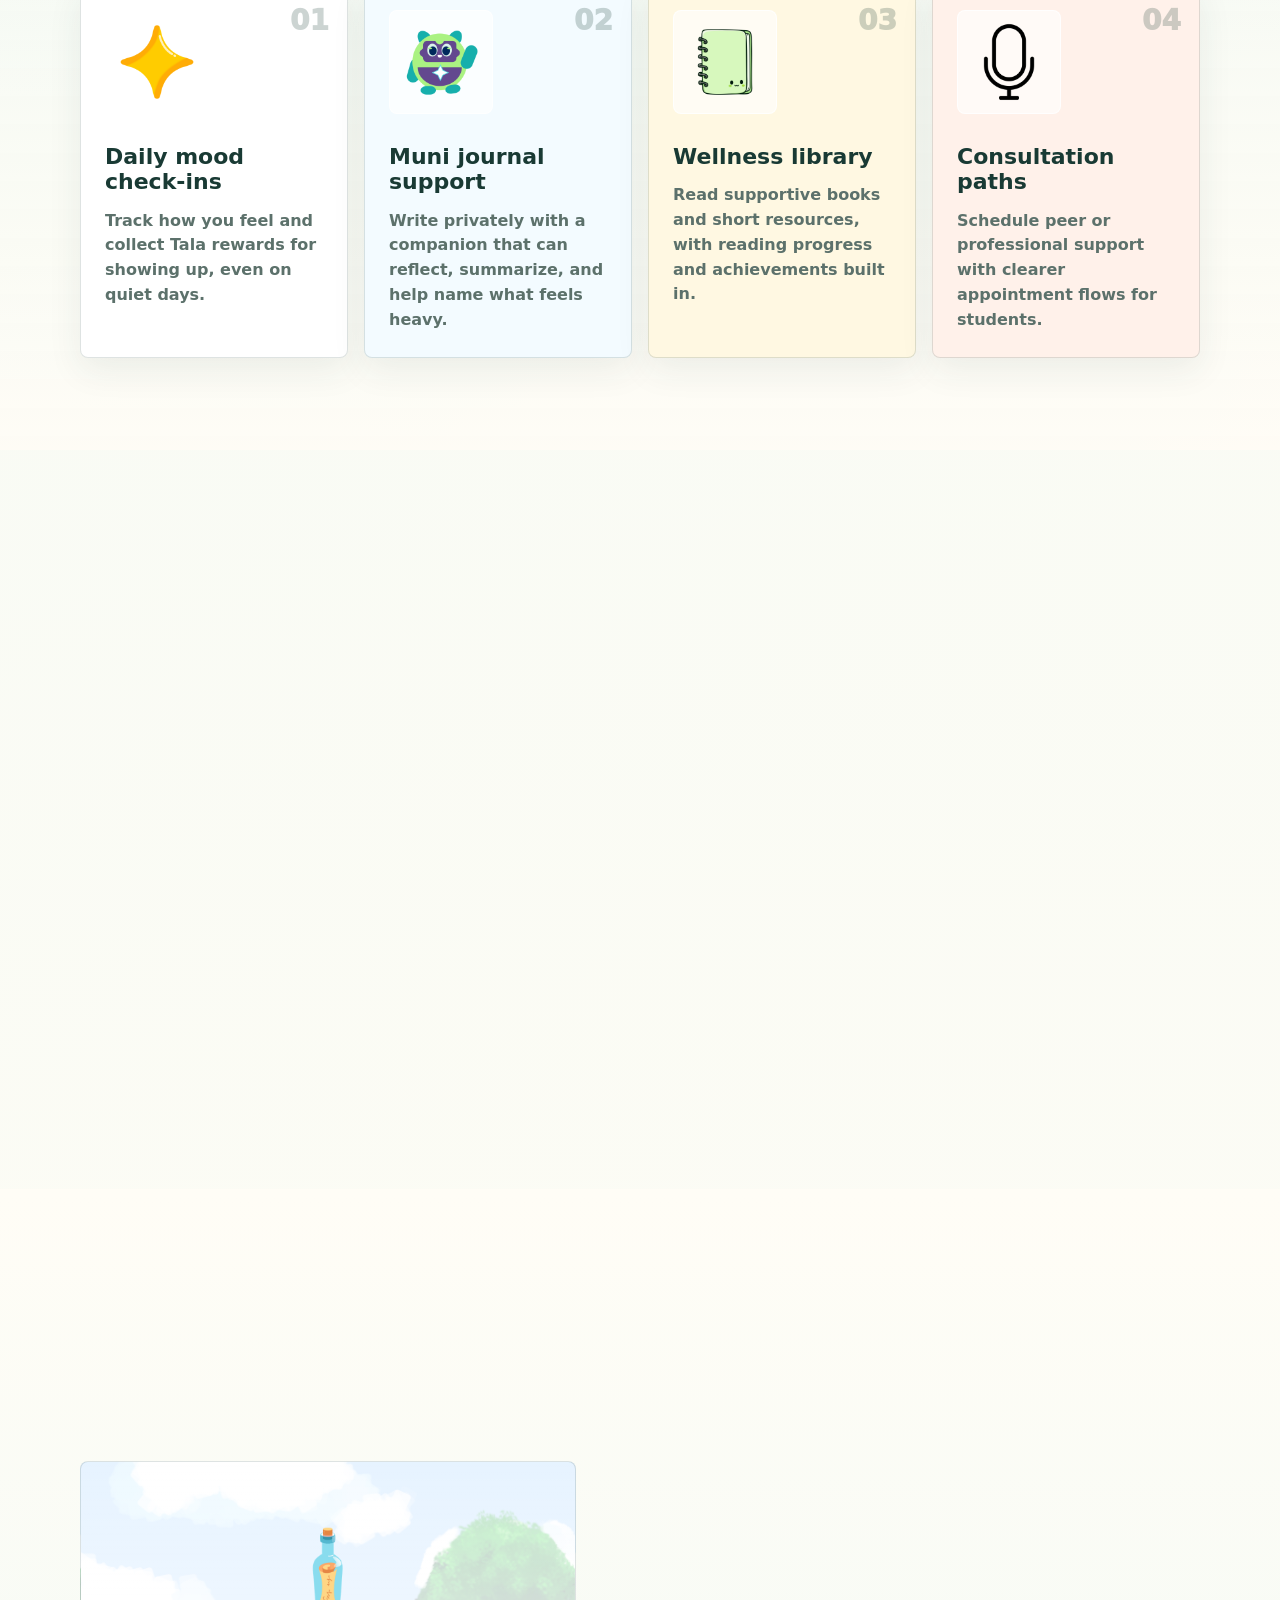
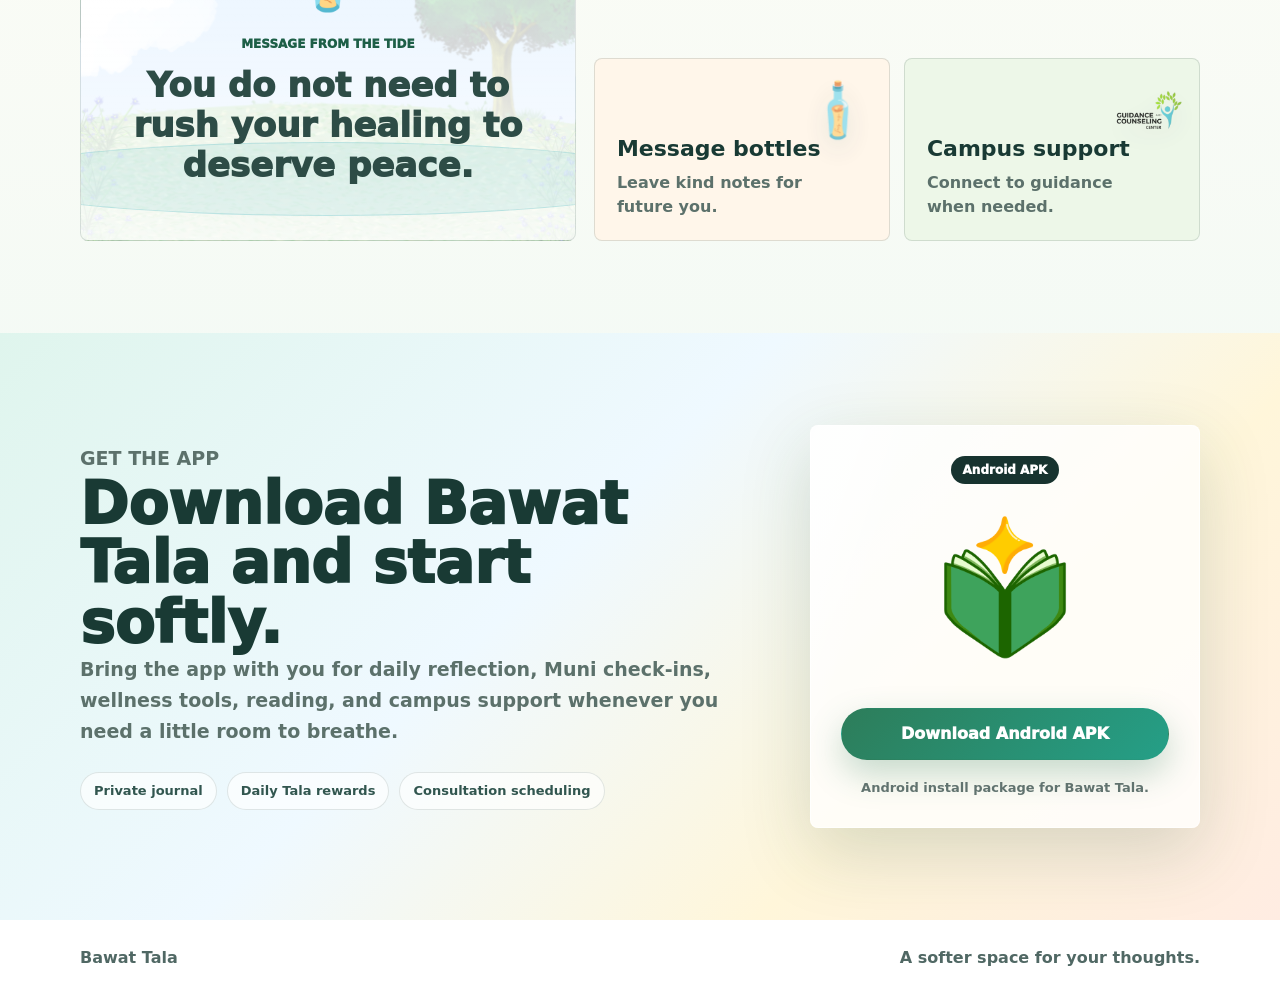
==== commit b78f9890: "Update APK download link" ====
--- a/index.html
+++ b/index.html
@@ -213,7 +213,7 @@
           <img src="assets/images/BT_Logo.png" alt="Bawat Tala logo" />
           <a
             class="button primary download-button"
-            href="https://drive.google.com/file/d/1DLz9EQrfIxFSg4zzLhIh3scmgEUEiCyy/view?usp=sharing"
+            href="https://drive.google.com/file/d/15pxspAi81wSrqH_HUuQAOCyPeV8d36X7/view?usp=drive_link"
             target="_blank"
             rel="noopener"
             data-apk-download
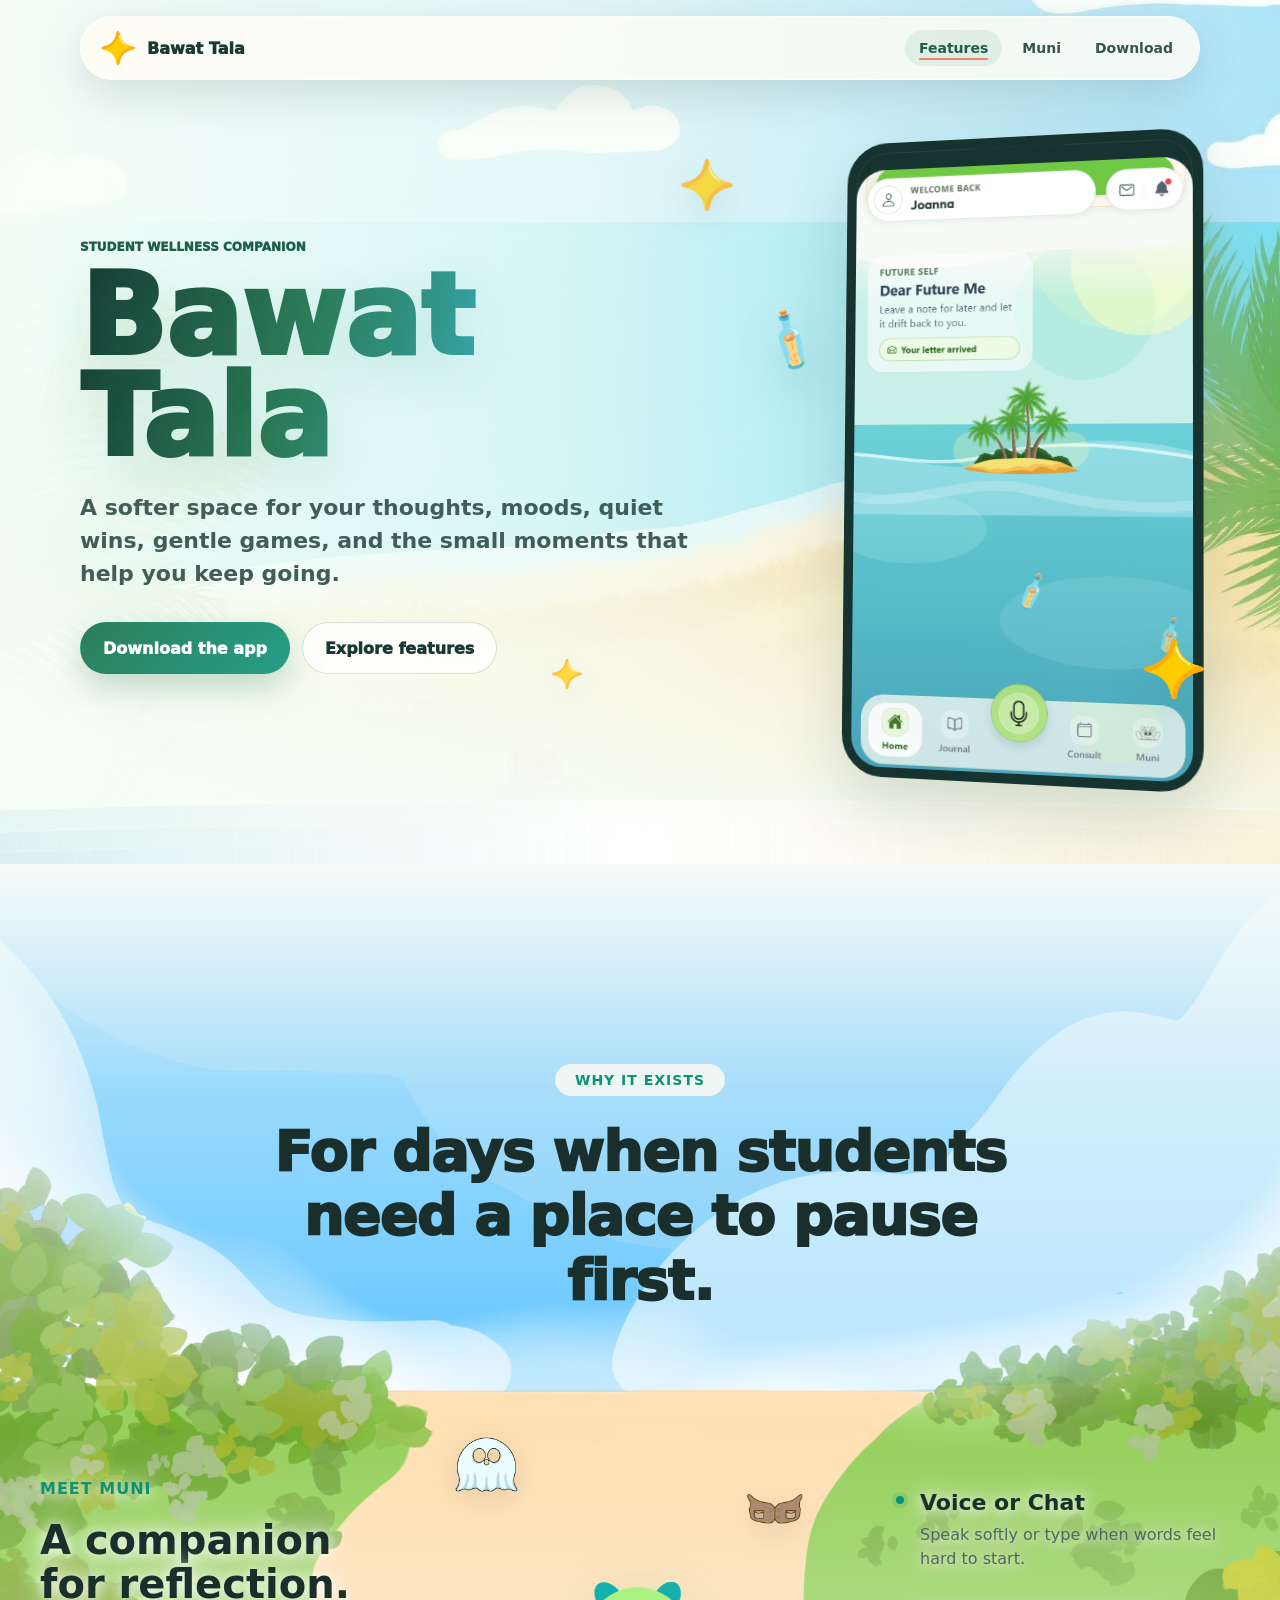
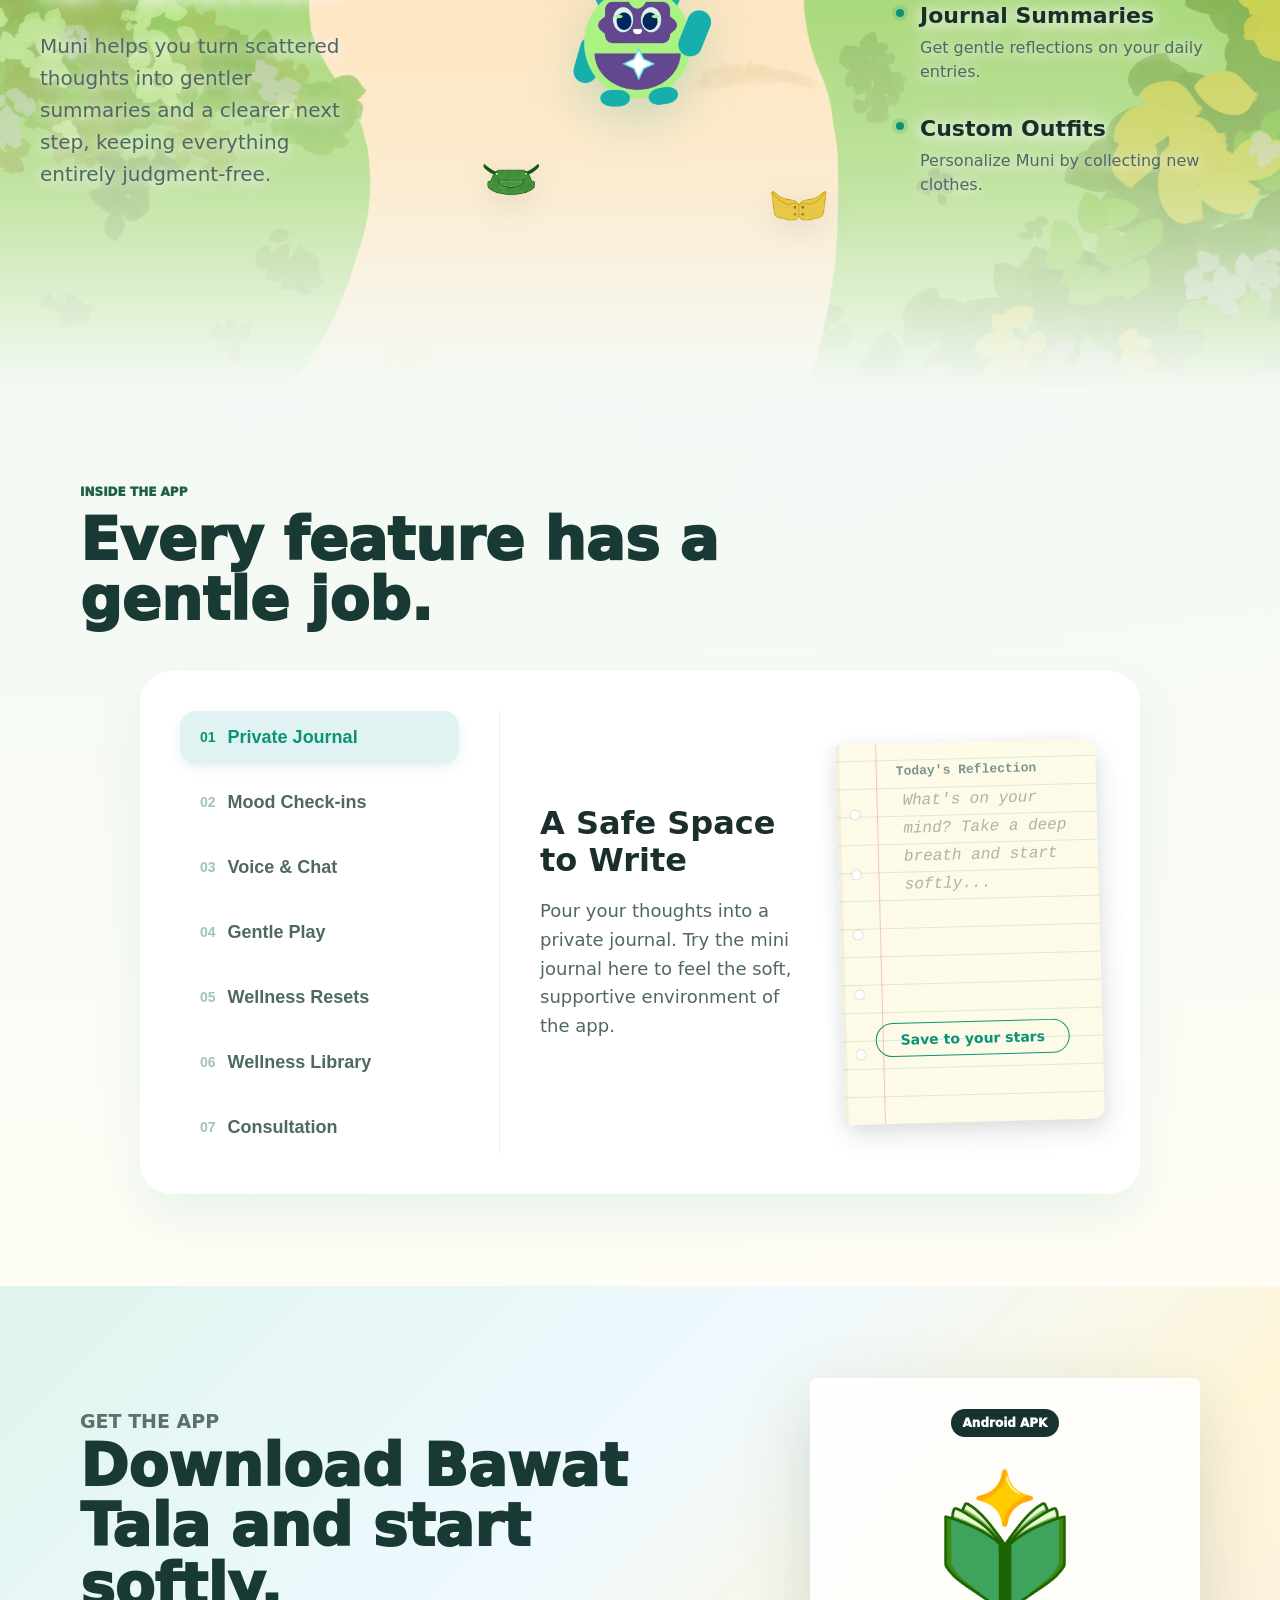
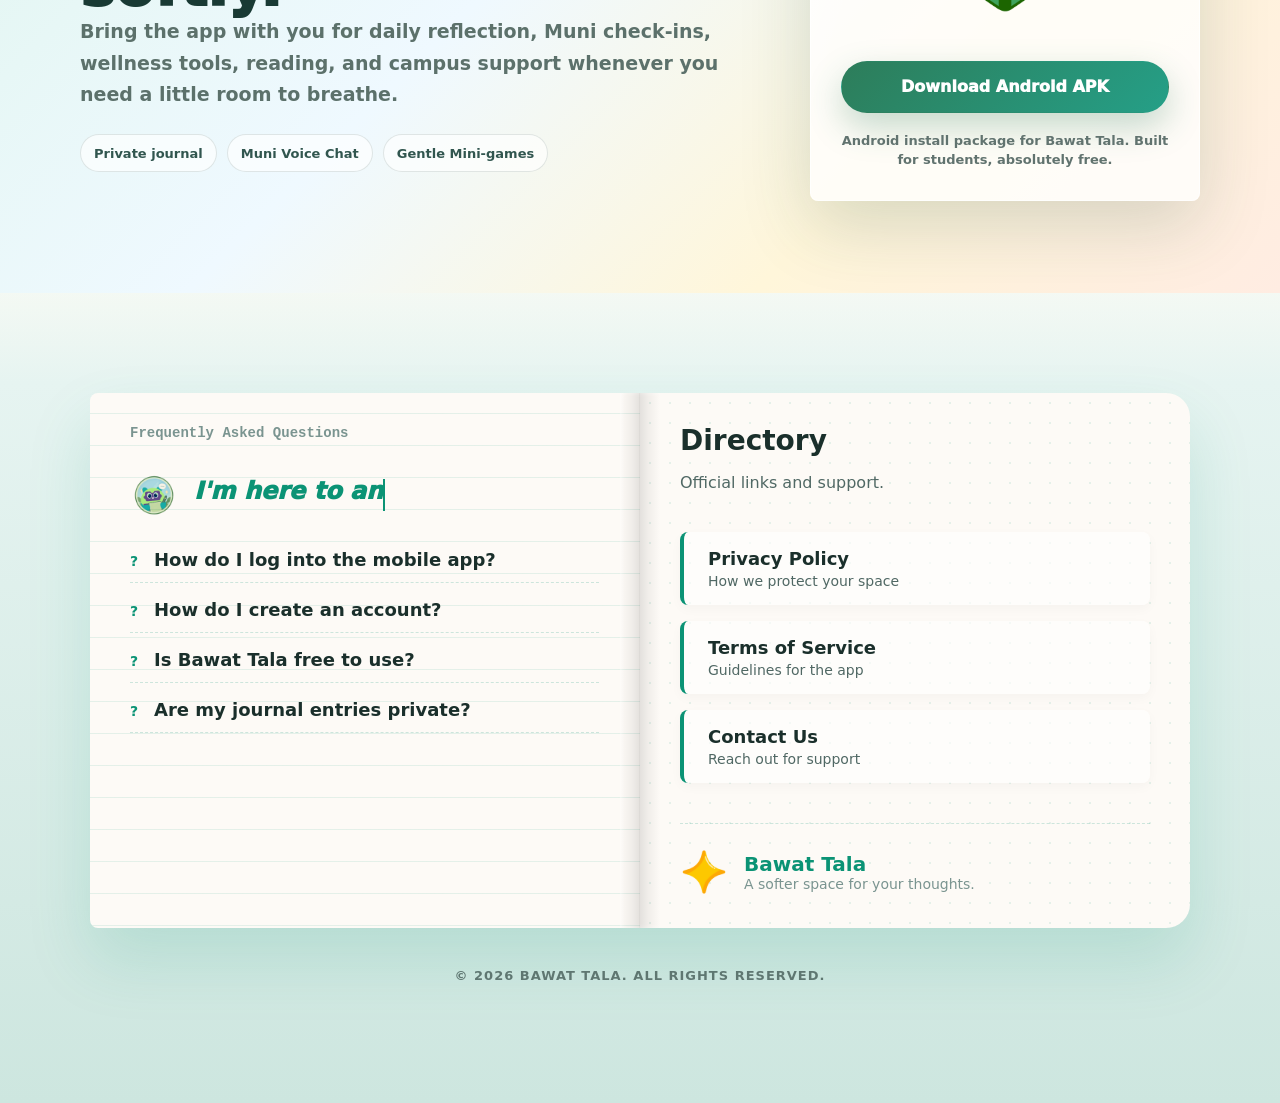
==== commit 162502df: "Clean up code formatting and add untracked files" ====
--- a/index.html
+++ b/index.html
@@ -27,7 +27,7 @@
       <nav class="site-nav" aria-label="Main navigation">
         <a href="#features">Features</a>
         <a href="#muni">Muni</a>
-        <a href="#community">Community</a>
+        
         <a href="#download">Download</a>
       </nav>
     </header>
@@ -53,13 +53,9 @@
           <p class="eyebrow">Student wellness companion</p>
           <h1 id="hero-title">Bawat Tala</h1>
           <p class="hero-copy">
-            A softer space for your thoughts, moods, quiet wins, and the small moments that help you keep going.
+            A softer space for your thoughts, moods, quiet wins, gentle games, and the small moments that help you keep going.
           </p>
-          <div class="hero-badges" aria-label="Bawat Tala highlights">
-            <span>Journal</span>
-            <span>Muni</span>
-            <span>Wellness tools</span>
-          </div>
+          
           <div class="hero-actions" aria-label="Primary actions">
             <a class="button primary" href="#download">Download the app</a>
             <a class="button secondary" href="#features">Explore features</a>
@@ -77,122 +73,182 @@
         </div>
       </section>
 
-      <section class="story-band reveal">
-        <div class="story-copy">
+      
+      
+      
+      
+      <section class="muni-story-section immersive-muni" id="story">
+        <div class="immersive-bg-glow"></div>
+
+        <div class="story-header reveal">
           <p class="eyebrow">Why it exists</p>
           <h2>For days when students need a place to pause first.</h2>
         </div>
-        <div class="story-stack">
-          <p>
-            Bawat Tala brings together reflective journaling, mood check-ins, guided wellness tools, reading, and
-            counseling access in one friendly campus-centered app.
-          </p>
-          <div class="story-stats" aria-label="Core app spaces">
-            <span><strong>01</strong> Journal</span>
-            <span><strong>02</strong> Wellness</span>
-            <span><strong>03</strong> Support</span>
-          </div>
+        
+        <div class="immersive-muni-layout reveal">
+          
+          <div class="immersive-text-left">
+            <p class="eyebrow">Meet Muni</p>
+            <h3>A companion for reflection.</h3>
+            <p>Muni helps you turn scattered thoughts into gentler summaries and a clearer next step, keeping everything entirely judgment-free.</p>
+          </div>
+
+          <div class="muni-art-container">
+            <!-- We removed the background box entirely -->
+            
+            
+            <div class="muni-avatar-wrapper">
+              <img class="muni-character-base" src="assets/images/MUNI_default.png" alt="Muni" />
+            </div>
+
+            <!-- Static hitboxes that catch the mouse -->
+            <div class="outfit-hitbox h-1" data-target="o-1"></div>
+            <div class="outfit-hitbox h-2" data-target="o-2"></div>
+            <div class="outfit-hitbox h-3" data-target="o-3"></div>
+            <div class="outfit-hitbox h-4" data-target="o-4"></div>
+
+            <!-- The visual clothes that fly -->
+            <div class="floating-outfit o-1" id="o-1"><div class="outfit-animator a-1"><img src="assets/images/Spooky_Ghost_Sheet.webp" alt="Ghost" /></div></div>
+            <div class="floating-outfit o-2" id="o-2"><div class="outfit-animator a-2"><img src="assets/images/Explorer vest.webp" alt="Explorer" /></div></div>
+            <div class="floating-outfit o-3" id="o-3"><div class="outfit-animator a-3"><img src="assets/images/Green jumper.webp" alt="Green Jumper" /></div></div>
+            <div class="floating-outfit o-4" id="o-4"><div class="outfit-animator a-4"><img src="assets/images/Yellow vest.webp" alt="Yellow Vest" /></div></div>
+          </div>
+
+          <div class="immersive-text-right">
+            <ul class="muni-immersive-list">
+              <li>
+                <strong>Voice or Chat</strong>
+                <span>Speak softly or type when words feel hard to start.</span>
+              </li>
+              <li>
+                <strong>Journal Summaries</strong>
+                <span>Get gentle reflections on your daily entries.</span>
+              </li>
+              <li>
+                <strong>Custom Outfits</strong>
+                <span>Personalize Muni by collecting new clothes.</span>
+              </li>
+            </ul>
+          </div>
+
         </div>
       </section>
-
       <section class="feature-section" id="features" aria-labelledby="features-title">
         <div class="section-heading reveal">
           <p class="eyebrow">Inside the app</p>
           <h2 id="features-title">Every feature has a gentle job.</h2>
         </div>
-        <div class="feature-grid">
-          <article class="feature-card reveal tilt-card">
-            <span class="feature-number">01</span>
-            <div class="feature-media">
-              <img src="assets/images/Tala_Star.png" alt="" />
-            </div>
-            <h3>Daily mood check-ins</h3>
-            <p>Track how you feel and collect Tala rewards for showing up, even on quiet days.</p>
-          </article>
-          <article class="feature-card reveal tilt-card">
-            <span class="feature-number">02</span>
-            <div class="feature-media">
-              <img src="assets/images/MUNI_default.png" alt="" />
-            </div>
-            <h3>Muni journal support</h3>
-            <p>Write privately with a companion that can reflect, summarize, and help name what feels heavy.</p>
-          </article>
-          <article class="feature-card reveal tilt-card">
-            <span class="feature-number">03</span>
-            <div class="feature-media">
-              <img src="assets/images/book_sample.png" alt="" />
-            </div>
-            <h3>Wellness library</h3>
-            <p>Read supportive books and short resources, with reading progress and achievements built in.</p>
-          </article>
-          <article class="feature-card reveal tilt-card">
-            <span class="feature-number">04</span>
-            <div class="feature-media">
-              <img src="assets/images/microphone_sample.png" alt="" />
-            </div>
-            <h3>Consultation paths</h3>
-            <p>Schedule peer or professional support with clearer appointment flows for students.</p>
-          </article>
+        <div class="interactive-container">
+          <div class="interactive-menu">
+            <button class="feature-tab active" data-target="feat-1">
+              <span class="tab-num">01</span> Private Journal
+            </button>
+            <button class="feature-tab" data-target="feat-2">
+              <span class="tab-num">02</span> Mood Check-ins
+            </button>
+            <button class="feature-tab" data-target="feat-3">
+              <span class="tab-num">03</span> Voice & Chat
+            </button>
+            <button class="feature-tab" data-target="feat-4">
+              <span class="tab-num">04</span> Gentle Play
+            </button>
+            <button class="feature-tab" data-target="feat-5">
+              <span class="tab-num">05</span> Wellness Resets
+            </button>
+            <button class="feature-tab" data-target="feat-6">
+              <span class="tab-num">06</span> Wellness Library
+            </button>
+            <button class="feature-tab" data-target="feat-7">
+              <span class="tab-num">07</span> Consultation
+            </button>
+          </div>
+          <div class="interactive-content">
+            
+            <div class="feature-pane active" id="feat-1">
+              <div class="pane-text">
+                <h3>A Safe Space to Write</h3>
+                <p>Pour your thoughts into a private journal. Try the mini journal here to feel the soft, supportive environment of the app.</p>
+              </div>
+              <div class="pane-media" style="align-items: stretch;">
+                <div class="interactive-journal-pad">
+                  <div class="pad-header">
+                    <span class="pad-date">Today's Reflection</span>
+                  </div>
+                  <textarea id="mini-journal-input" placeholder="What's on your mind? Take a deep breath and start softly..."></textarea>
+                  <button id="mini-journal-btn" class="pad-save">Save to your stars</button>
+                  <div id="mini-journal-response" class="pad-response"></div>
+                </div>
+              </div>
+            </div>
+
+            <div class="feature-pane" id="feat-2">
+              <div class="pane-text">
+                <h3>Track Your Mood</h3>
+                <p>Log how you feel each day, view your emotional calendar, and collect Tala rewards even on quiet days.</p>
+              </div>
+              <div class="pane-media">
+                <img src="assets/images/Joy.gif" alt="" />
+              </div>
+            </div>
+
+            <div class="feature-pane" id="feat-3">
+              <div class="pane-text">
+                <h3>Muni voice & chat</h3>
+                <p>Write or talk privately with a companion that can listen, reflect, summarize, and help name what feels heavy.</p>
+              </div>
+              <div class="pane-media">
+                <img src="assets/images/Dear Muni.webp" alt="" />
+              </div>
+            </div>
+
+            <div class="feature-pane" id="feat-4">
+              <div class="pane-text">
+                <h3>Gentle mini-games</h3>
+                <p>Play soft, distracting puzzles and games when you just need a mental break from your studies.</p>
+              </div>
+              <div class="pane-media">
+                <img src="assets/images/Muni_Thinking.webp" alt="" />
+              </div>
+            </div>
+
+            <div class="feature-pane" id="feat-5">
+              <div class="pane-text">
+                <h3>Wellness resets</h3>
+                <p>Immediate access to breathing exercises and grounding techniques for when things feel overwhelming.</p>
+              </div>
+              <div class="pane-media">
+                <img src="assets/images/A softer minute.webp" alt="" />
+              </div>
+            </div>
+
+            <div class="feature-pane" id="feat-6">
+              <div class="pane-text">
+                <h3>Wellness library</h3>
+                <p>Read supportive books and short resources, with reading progress and achievements built in.</p>
+              </div>
+              <div class="pane-media">
+                <img src="assets/images/Library glow.webp" alt="" />
+              </div>
+            </div>
+
+            <div class="feature-pane" id="feat-7">
+              <div class="pane-text">
+                <h3>Consultation paths</h3>
+                <p>Schedule peer or professional support with clearer appointment flows for students.</p>
+              </div>
+              <div class="pane-media">
+                <img src="assets/images/Asked for support.webp" alt="" />
+              </div>
+            </div>
+
+          </div>
         </div>
       </section>
-
-      <section class="muni-section reveal" id="muni" aria-labelledby="muni-title">
-        <div class="muni-art" aria-label="Muni companion scene">
-          <span class="muni-message message-one">I'm here with you.</span>
-          <span class="muni-message message-two">One softer step.</span>
-          <img class="muni-character" src="assets/images/MUNI_default.png" alt="Muni, the Bawat Tala companion" />
-          <img class="muni-island" src="assets/images/island_sample.png" alt="" />
-        </div>
-        <div class="muni-copy">
-          <p class="eyebrow">Meet Muni</p>
-          <h2 id="muni-title">A companion for reflection, not judgment.</h2>
-          <p>
-            Muni helps students turn scattered thoughts into gentler summaries, suggested journal tags, and a clearer
-            next step. It keeps the app feeling personal while reminding users that professional help is available.
-          </p>
-          <ul class="check-list">
-            <li>Journal summaries after writing</li>
-            <li>Concern tags for support workflows</li>
-            <li>Soft prompts when words feel hard to start</li>
-          </ul>
-        </div>
-      </section>
-
-      <section class="community-section" id="community" aria-labelledby="community-title">
-        <div class="section-heading reveal">
-          <p class="eyebrow">Fandom corner</p>
-          <h2 id="community-title">Small stars, shared stories.</h2>
-        </div>
-        <div class="community-layout">
-          <article class="quote-panel reveal">
-            <img src="assets/images/bottle_sample.png" alt="" />
-            <span>Message from the tide</span>
-            <p id="rotating-quote">Small steps still count, especially on heavy days.</p>
-          </article>
-          <div class="fan-grid">
-            <div class="fan-tile reveal">
-              <img src="assets/images/Tala_Star.png" alt="" />
-              <strong>Tala streaks</strong>
-              <span>Celebrate gentle consistency.</span>
-            </div>
-            <div class="fan-tile reveal">
-              <img src="assets/images/MUNI_default.png" alt="" />
-              <strong>Muni outfits</strong>
-              <span>Collect and customize your companion.</span>
-            </div>
-            <div class="fan-tile reveal">
-              <img src="assets/images/bottle_sample.png" alt="" />
-              <strong>Message bottles</strong>
-              <span>Leave kind notes for future you.</span>
-            </div>
-            <div class="fan-tile reveal">
-              <img src="assets/images/guidancelogo_sample.png" alt="" />
-              <strong>Campus support</strong>
-              <span>Connect to guidance when needed.</span>
-            </div>
-          </div>
-        </div>
-      </section>
+  
+
+      
+
+      
 
       <section class="download-section reveal" id="download" aria-labelledby="download-title">
         <div class="download-copy">
@@ -202,10 +258,10 @@
             Bring the app with you for daily reflection, Muni check-ins, wellness tools, reading, and campus support
             whenever you need a little room to breathe.
           </p>
-          <div class="release-steps" aria-label="What the app includes">
+                    <div class="release-steps" aria-label="What the app includes">
             <span>Private journal</span>
-            <span>Daily Tala rewards</span>
-            <span>Consultation scheduling</span>
+            <span>Muni Voice Chat</span>
+            <span>Gentle Mini-games</span>
           </div>
         </div>
         <div class="download-panel">
@@ -220,16 +276,93 @@
           >
             Download Android APK
           </a>
-          <p class="download-note">Android install package for Bawat Tala.</p>
+          <p class="download-note">Android install package for Bawat Tala. Built for students, absolutely free.</p>
         </div>
       </section>
-    </main>
-
-    <footer class="site-footer">
-      <span>Bawat Tala</span>
-      <span>A softer space for your thoughts.</span>
-    </footer>
+
+      
+    <footer class="journal-feature-section faq-footer" id="faq" style="margin-top: -60px; padding-top: 160px; padding-bottom: 120px; background: linear-gradient(to bottom, transparent 0%, #e6f4f1 150px, #cde6df 100%); border: none;">
+      <div class="journal-spread reveal" style="box-shadow: 0 32px 64px rgba(11, 147, 117, 0.15); background: #fdfaf6;">
+        <div class="journal-binding"></div>
+        
+        <div class="journal-page left-page">
+          <div class="journal-content">
+            <span class="journal-date">Frequently Asked Questions</span>
+            
+            <div class="muni-prompt-container">
+              <img src="assets/images/Dear Muni.webp" alt="Muni" class="muni-avatar-small" />
+              <h2 id="faq-typing-text" class="muni-typing"></h2>
+            </div>
+
+            
+              
+              
+              <div class="faq-list">
+                
+                
+                <details class="faq-item" name="faq">
+                  <summary>How do I log into the mobile app?</summary>
+                  <p>After downloading the APK, open Bawat Tala and enter the student credentials you registered with to access your personal space.</p>
+                </details>
+                <details class="faq-item" name="faq">
+                  <summary>How do I create an account?</summary>
+                  <p>To keep the community safe, registration requires your student ID. Simply tap 'Register' in the app and upload a clear photo of your PLV ID (front). The app will securely scan your details. Then, just enter your email, set a password, and verify it with the OTP sent to your inbox.</p>
+                </details>
+                <details class="faq-item" name="faq">
+                  <summary>Is Bawat Tala free to use?</summary>
+                  <p>Yes, the app is built exclusively for students and is entirely free to download and use.</p>
+                </details>
+                <details class="faq-item" name="faq">
+                  <summary>Are my journal entries private?</summary>
+                  <p>Absolutely. Your entries are stored safely and confidentially. Muni reads them only to provide you with soft reflections.</p>
+                </details>
+</div>
+          </div>
+        </div>
+
+        <div class="journal-page right-page" style="display: flex; flex-direction: column; justify-content: space-between;">
+          <div class="journal-content">
+            <h3 class="right-page-title">Directory</h3>
+            <p class="right-page-sub">Official links and support.</p>
+            
+            <div class="footer-journal-links">
+              <a href="privacy-policy.html" class="journal-link-item">
+                <strong>Privacy Policy</strong>
+                <span>How we protect your space</span>
+              </a>
+              <a href="terms.html" class="journal-link-item">
+                <strong>Terms of Service</strong>
+                <span>Guidelines for the app</span>
+              </a>
+              <a href="contact.html" class="journal-link-item">
+                <strong>Contact Us</strong>
+                <span>Reach out for support</span>
+              </a>
+            </div>
+          </div>
+          
+          <div class="footer-journal-bottom">
+            <img src="assets/images/Tala_Star.png" alt="Tala Star" class="footer-star" />
+            <div class="footer-brand-text">
+              <strong>Bawat Tala</strong>
+              <span>A softer space for your thoughts.</span>
+            </div>
+          </div>
+        </div>
+      </div>
+    
+      
+    
+      
+    
+      <div class="footer-copyright" style="text-align: center; margin-top: 40px; color: #1a2f2b; font-size: 13px; font-weight: 700; letter-spacing: 1px; opacity: 0.6;">
+        &copy; 2026 BAWAT TALA. ALL RIGHTS RESERVED.
+      </div>
+</footer>
 
     <script src="script.js"></script>
   </body>
 </html>
+
+
+
--- a/styles.css
+++ b/styles.css
@@ -543,7 +543,7 @@
 
 .feature-grid {
   display: grid;
-  grid-template-columns: repeat(4, 1fr);
+  grid-template-columns: repeat(3, 1fr);
   gap: 16px;
 }
 
@@ -1359,3 +1359,1246 @@
     translate: 0 0;
   }
 }
+
+/* Footer Links added */
+.footer-left {
+  display: flex;
+  flex-direction: column;
+  gap: 4px;
+}
+
+.footer-links {
+  display: flex;
+  gap: 16px;
+  align-items: center;
+}
+
+.footer-links a {
+  color: #506864;
+  text-decoration: none;
+  font-weight: 600;
+  transition: color 0.2s ease;
+}
+
+.footer-links a:hover {
+  color: #0b9375;
+  text-decoration: underline;
+}
+
+@media (max-width: 600px) {
+  .site-footer {
+    flex-direction: column;
+    align-items: center;
+    text-align: center;
+    gap: 24px;
+  }
+  
+  .footer-links {
+    flex-direction: column;
+    gap: 12px;
+  }
+}
+
+/* Page content for static pages */
+.page-content {
+  padding: 120px max(24px, calc((100vw - 800px) / 2)) 80px;
+  color: #1a2f2b;
+  line-height: 1.6;
+  min-height: calc(100vh - 200px);
+}
+.page-content h1 {
+  font-size: 2.5rem;
+  margin-bottom: 24px;
+  color: #0b9375;
+}
+.page-content h2 {
+  font-size: 1.5rem;
+  margin: 32px 0 16px;
+}
+.page-content p {
+  margin-bottom: 16px;
+}
+.page-content ul {
+  margin-left: 24px;
+  margin-bottom: 16px;
+}
+.page-content a {
+  color: #0b9375;
+}
+
+
+
+/* Showcase Section */
+.showcase-section {
+  padding: 80px max(24px, calc((100vw - 1120px) / 2));
+  display: flex;
+  flex-direction: column;
+  gap: 80px;
+}
+
+.showcase-row {
+  display: flex;
+  align-items: center;
+  gap: 60px;
+}
+
+.showcase-row.reverse {
+  flex-direction: row-reverse;
+}
+
+.showcase-visual {
+  flex: 1;
+  position: relative;
+  display: flex;
+  justify-content: center;
+  align-items: center;
+}
+
+.showcase-visual > img { max-width: 100%; border-radius: 24px; box-shadow: 0 12px 36px rgba(11, 147, 117, 0.15); transition: transform 0.4s ease; }
+.showcase-visual .phone-shell img { max-width: 100%; border-radius: 0; box-shadow: none; transition: none; }
+
+.showcase-visual:hover img {
+  transform: translateY(-8px);
+}
+
+.showcase-copy {
+  flex: 1;
+}
+
+.showcase-copy h3 {
+  font-size: 32px;
+  color: #0b9375;
+  margin-bottom: 16px;
+}
+
+.showcase-copy p {
+  font-size: 18px;
+  line-height: 1.6;
+  color: #1a2f2b;
+  margin-bottom: 24px;
+}
+
+.showcase-tag {
+  display: inline-block;
+  padding: 6px 14px;
+  background: #e8f5f1;
+  color: #0b9375;
+  border-radius: 20px;
+  font-size: 14px;
+  font-weight: bold;
+  margin-right: 8px;
+  margin-bottom: 8px;
+}
+
+@media (max-width: 900px) {
+  .showcase-row, .showcase-row.reverse {
+    flex-direction: column;
+    gap: 32px;
+  }
+}
+
+/* Enhanced Feature Cards */
+.feature-card {
+  border: none;
+  background: #ffffff;
+}
+
+.feature-card:nth-child(1) { background: #fffcf0; }
+.feature-card:nth-child(2) { background: #f3fbff; }
+.feature-card:nth-child(3) { background: #fff8e2; }
+.feature-card:nth-child(4) { background: #fff1ea; }
+.feature-card:nth-child(5) { background: #f0f7f4; }
+.feature-card:nth-child(6) { background: #f4f1ff; }
+
+.feature-media {
+  width: 100%;
+  height: 160px;
+  margin-bottom: 24px;
+  display: flex;
+  align-items: center;
+  justify-content: flex-start;
+}
+
+.feature-media img {
+  width: auto;
+  height: 130px;
+  object-fit: contain;
+  border-radius: 12px;
+  animation: logoFloat 4.6s ease-in-out infinite;
+  filter: drop-shadow(0 8px 16px rgba(0,0,0,0.06));
+}
+
+.feature-card:nth-child(even) .feature-media img {
+  animation-duration: 5.2s;
+  animation-delay: -1.5s;
+}
+
+.feature-card h3 {
+  font-size: 22px;
+  margin-bottom: 8px;
+  color: #1a2f2b;
+}
+
+/* Scrapbook Layout */
+.scrapbook-layout {
+  display: flex;
+  flex-direction: column;
+  gap: 120px;
+  max-width: 1000px;
+  margin: 60px auto 0;
+  position: relative;
+}
+
+.scrapbook-layout::before {
+  content: "";
+  position: absolute;
+  top: 40px;
+  bottom: 40px;
+  left: 50%;
+  width: 2px;
+  background-image: linear-gradient(to bottom, #0b9375 50%, transparent 50%);
+  background-size: 2px 24px;
+  opacity: 0.15;
+  z-index: 0;
+}
+
+.scrapbook-item {
+  display: flex;
+  align-items: center;
+  gap: 80px;
+  position: relative;
+  z-index: 1;
+}
+
+.scrapbook-media {
+  flex: 1;
+  display: flex;
+}
+.item-left .scrapbook-media { justify-content: flex-end; padding-right: 40px; }
+.item-right .scrapbook-media { justify-content: flex-start; padding-left: 40px; }
+
+.scrapbook-media img {
+  width: 240px;
+  height: 240px;
+  object-fit: contain;
+  animation: floatSoftly 6s ease-in-out infinite;
+  filter: drop-shadow(0 20px 40px rgba(11, 147, 117, 0.2));
+}
+.item-right .scrapbook-media img { animation-delay: -3s; animation-duration: 7s; }
+
+.scrapbook-text {
+  flex: 1;
+  position: relative;
+}
+.item-left .scrapbook-text { text-align: left; padding-right: 40px; }
+.item-right .scrapbook-text { text-align: right; padding-left: 40px; }
+
+.scrapbook-number {
+  font-size: 120px;
+  font-weight: 900;
+  color: rgba(11, 147, 117, 0.05);
+  position: absolute;
+  top: -60px;
+  z-index: -1;
+  line-height: 1;
+}
+.item-left .scrapbook-number { left: -40px; }
+.item-right .scrapbook-number { right: -40px; }
+
+.scrapbook-text h3 {
+  font-size: 32px;
+  color: #1a2f2b;
+  margin-bottom: 16px;
+}
+.scrapbook-text p {
+  font-size: 18px;
+  color: #506864;
+  line-height: 1.6;
+}
+
+@keyframes floatSoftly {
+  0%, 100% { transform: translateY(0) rotate(0deg); }
+  50% { transform: translateY(-12px) rotate(3deg); }
+}
+
+@media (max-width: 900px) {
+  .scrapbook-layout { gap: 80px; }
+  .scrapbook-layout::before { display: none; }
+  .scrapbook-item, .scrapbook-item.item-right {
+    flex-direction: column !important;
+    text-align: center !important;
+    gap: 32px;
+  }
+  .scrapbook-media, .scrapbook-text {
+    flex: none;
+    width: 100%;
+    justify-content: center !important;
+    text-align: center !important;
+    padding: 0 !important;
+  }
+  .item-left .scrapbook-number, .item-right .scrapbook-number {
+    left: 50% !important;
+    right: auto !important;
+    transform: translateX(-50%);
+    top: -50px;
+  }
+  .scrapbook-media img {
+    width: 200px;
+    height: 200px;
+  }
+}
+.scrapbook-media img {
+  mix-blend-mode: multiply;
+}
+/* Interactive Feature Section */
+.interactive-container {
+  display: flex;
+  gap: 40px;
+  max-width: 1000px;
+  margin: 40px auto 0;
+  background: #ffffff;
+  border-radius: 32px;
+  box-shadow: 0 24px 48px rgba(11, 147, 117, 0.08);
+  padding: 40px;
+  min-height: 400px;
+}
+
+.interactive-menu {
+  display: flex;
+  flex-direction: column;
+  gap: 12px;
+  width: 320px;
+  flex-shrink: 0;
+  border-right: 1px solid rgba(11, 147, 117, 0.1);
+  padding-right: 40px;
+}
+
+.feature-tab {
+  background: transparent;
+  border: none;
+  text-align: left;
+  padding: 16px 20px;
+  border-radius: 16px;
+  font-size: 18px;
+  font-weight: 600;
+  color: #506864;
+  cursor: pointer;
+  transition: all 0.3s ease;
+  display: flex;
+  align-items: center;
+  gap: 12px;
+}
+
+.tab-num {
+  font-size: 14px;
+  color: #a3c2bc;
+  font-weight: 800;
+}
+
+.feature-tab:hover {
+  background: #f0f7f4;
+  color: #1a2f2b;
+}
+
+.feature-tab.active {
+  background: #e0f2f1;
+  color: #0b9375;
+  box-shadow: 0 4px 12px rgba(11, 147, 117, 0.1);
+}
+.feature-tab.active .tab-num {
+  color: #0b9375;
+}
+
+.interactive-content {
+  flex: 1;
+  position: relative;
+  display: flex;
+  align-items: center;
+}
+
+.feature-pane {
+  display: flex;
+  align-items: center;
+  gap: 40px;
+  width: 100%;
+  position: absolute;
+  top: 50%;
+  transform: translateY(-50%) scale(0.95);
+  opacity: 0;
+  pointer-events: none;
+  transition: all 0.4s cubic-bezier(0.25, 1, 0.5, 1);
+}
+
+.feature-pane.active {
+  position: relative;
+  top: auto;
+  transform: translateY(0) scale(1);
+  opacity: 1;
+  pointer-events: auto;
+}
+
+.pane-text {
+  flex: 1;
+}
+
+.pane-text h3 {
+  font-size: 32px;
+  color: #1a2f2b;
+  margin-bottom: 16px;
+}
+
+.pane-text p {
+  font-size: 18px;
+  color: #506864;
+  line-height: 1.6;
+}
+
+.pane-media {
+  flex: 1;
+  display: flex;
+  justify-content: center;
+  align-items: center;
+}
+
+.pane-media img {
+  width: 220px;
+  height: 220px;
+  object-fit: contain;
+  mix-blend-mode: multiply;
+  animation: floatSoftly 6s ease-in-out infinite;
+  filter: drop-shadow(0 20px 40px rgba(11, 147, 117, 0.2));
+}
+
+@keyframes floatSoftly {
+  0%, 100% { transform: translateY(0) rotate(0deg); }
+  50% { transform: translateY(-8px) rotate(2deg); }
+}
+
+@media (max-width: 900px) {
+  .interactive-container {
+    flex-direction: column;
+    padding: 24px;
+    gap: 32px;
+  }
+  .interactive-menu {
+    width: 100%;
+    flex-direction: row;
+    overflow-x: auto;
+    border-right: none;
+    border-bottom: 1px solid rgba(11, 147, 117, 0.1);
+    padding-right: 0;
+    padding-bottom: 24px;
+    scrollbar-width: none;
+  }
+  .interactive-menu::-webkit-scrollbar { display: none; }
+  .feature-tab {
+    white-space: nowrap;
+    padding: 12px 16px;
+  }
+  .feature-pane {
+    flex-direction: column-reverse;
+    text-align: center;
+    gap: 24px;
+  }
+  .pane-media img {
+    width: 180px;
+    height: 180px;
+  }
+}
+
+
+
+/* Interactive Mini Journal - Literal Notebook Design */
+.interactive-journal-pad {
+  background: #fdfae8; /* yellowish paper */
+  width: 100%;
+  max-width: 340px;
+  min-height: 380px;
+  position: relative;
+  border-radius: 4px 12px 12px 4px;
+  box-shadow: 
+    -4px 0 16px rgba(0,0,0,0.05),
+    4px 12px 24px rgba(26, 47, 43, 0.12),
+    inset 4px 0 0 rgba(0,0,0,0.04);
+  transform: rotate(-1.5deg);
+  transition: transform 0.4s ease, box-shadow 0.4s ease;
+  display: flex;
+  flex-direction: column;
+  animation: floatSoftly 6s ease-in-out infinite;
+}
+
+.interactive-journal-pad:hover {
+  transform: rotate(0deg) translateY(-4px);
+  box-shadow: 
+    -4px 0 16px rgba(0,0,0,0.05),
+    4px 20px 32px rgba(26, 47, 43, 0.15),
+    inset 4px 0 0 rgba(0,0,0,0.04);
+}
+
+/* Notebook ruled lines */
+.interactive-journal-pad::before {
+  content: "";
+  position: absolute;
+  top: 0; left: 0; right: 0; bottom: 0;
+  background-image: 
+    linear-gradient(rgba(11, 147, 117, 0.15) 1px, transparent 1px),
+    linear-gradient(90deg, rgba(220, 80, 80, 0.3) 1px, transparent 1px);
+  background-size: 100% 28px, 100% 100%;
+  background-position: 0 44px, 40px 0;
+  pointer-events: none;
+  border-radius: inherit;
+  z-index: 1;
+}
+
+/* Binder holes */
+.interactive-journal-pad::after {
+  content: "";
+  position: absolute;
+  left: 12px;
+  top: 40px;
+  bottom: 40px;
+  width: 12px;
+  background: 
+    radial-gradient(circle at center, #ffffff 4px, rgba(0,0,0,0.1) 5px, transparent 6px);
+  background-size: 12px 60px;
+  background-repeat: repeat-y;
+  pointer-events: none;
+  z-index: 2;
+}
+
+.pad-header {
+  padding: 16px 16px 8px 60px;
+  position: relative;
+  z-index: 3;
+}
+
+.pad-date {
+  font-family: 'Courier New', Courier, monospace;
+  font-size: 13px;
+  font-weight: bold;
+  color: #7a9490;
+}
+
+.interactive-journal-pad textarea {
+  width: calc(100% - 60px);
+  height: 220px;
+  margin-left: 54px;
+  padding: 0 12px;
+  background: transparent;
+  border: none;
+  resize: none;
+  font-size: 16px;
+  line-height: 28px; /* Matches ruled lines exactly */
+  color: #2c4a45;
+  outline: none;
+  position: relative;
+  z-index: 3;
+}
+
+.interactive-journal-pad textarea::placeholder {
+  color: rgba(44, 74, 69, 0.4);
+  font-style: italic;
+}
+
+.pad-save {
+  margin: 16px auto;
+  background: transparent;
+  color: #0b9375;
+  border: 1px solid #0b9375;
+  padding: 8px 24px;
+  border-radius: 20px;
+  font-family: inherit;
+  font-weight: bold;
+  font-size: 14px;
+  cursor: pointer;
+  transition: all 0.2s ease;
+  position: relative;
+  z-index: 3;
+}
+
+.pad-save:hover {
+  background: #0b9375;
+  color: #ffffff;
+}
+
+.pad-save:active {
+  transform: scale(0.95);
+}
+
+.pad-response {
+  position: absolute;
+  top: 0; left: 0; right: 0; bottom: 0;
+  background: rgba(253, 250, 232, 0.95);
+  backdrop-filter: blur(4px);
+  border-radius: inherit;
+  display: flex;
+  align-items: center;
+  justify-content: center;
+  text-align: center;
+  padding: 32px;
+  font-size: 18px;
+  color: #0b9375;
+  opacity: 0;
+  pointer-events: none;
+  transition: opacity 0.4s ease;
+  z-index: 10;
+}
+
+.pad-response.show {
+  opacity: 1;
+  pointer-events: auto;
+}
+/* Full Journal Section UI */
+.journal-feature-section {
+  padding: 80px 24px;
+  background: #f0f4f3;
+  display: flex;
+  flex-direction: column;
+  align-items: center;
+  justify-content: center;
+}
+
+.journal-spread {
+  display: flex;
+  width: 100%;
+  max-width: 1100px;
+  
+  background: #fdfae8;
+  border-radius: 8px 24px 24px 8px;
+  box-shadow: 
+    -12px 0 24px rgba(0,0,0,0.04),
+    12px 24px 48px rgba(26, 47, 43, 0.12),
+    inset 0 0 100px rgba(0,0,0,0.02);
+  position: relative;
+  overflow: hidden;
+}
+
+.journal-binding {
+  position: absolute;
+  top: 0;
+  bottom: 0;
+  left: 50%;
+  width: 40px;
+  margin-left: -20px;
+  background: linear-gradient(to right, 
+    transparent 0%, 
+    rgba(0,0,0,0.05) 30%, 
+    rgba(0,0,0,0.1) 50%, 
+    rgba(0,0,0,0.05) 70%, 
+    transparent 100%);
+  z-index: 10;
+  box-shadow: inset 2px 0 4px rgba(255,255,255,0.4);
+}
+
+.journal-page {
+  flex: 1 1 50%;
+  width: 50%;
+  max-width: 50%;
+  box-sizing: border-box;
+  overflow: hidden;
+  padding: 32px 40px;
+  position: relative;
+}
+
+.left-page {
+  background-image: 
+    linear-gradient(rgba(11, 147, 117, 0.1) 1px, transparent 1px);
+  background-size: 100% 32px;
+  background-position: 0 52px;
+  border-right: 1px solid rgba(0,0,0,0.03);
+}
+
+.right-page {
+  background-image: 
+    radial-gradient(rgba(11, 147, 117, 0.1) 1px, transparent 1px);
+  background-size: 20px 20px;
+  background-position: 0 0;
+}
+
+.journal-date {
+  font-family: 'Courier New', Courier, monospace;
+  font-size: 14px;
+  font-weight: bold;
+  color: #7a9490;
+  display: block;
+  margin-bottom: 24px;
+}
+
+.muni-prompt-container {
+  display: flex;
+  align-items: center;
+  gap: 16px;
+  margin-bottom: 24px;
+  height: 60px;
+}
+
+.muni-avatar-small {
+  width: 48px;
+  height: 48px;
+  object-fit: contain;
+  mix-blend-mode: multiply;
+  animation: floatSoftly 4s infinite ease-in-out;
+}
+
+.muni-typing {
+  font-size: 24px;
+  color: #0b9375;
+  font-style: italic;
+  margin: 0;
+  min-height: 32px;
+  border-right: 2px solid #0b9375;
+  
+  animation: cursorBlink 1s infinite;
+}
+
+@keyframes cursorBlink {
+  50% { border-color: transparent; }
+}
+
+.main-journal-textarea {
+  width: 100%;
+  height: 280px;
+  background: transparent;
+  border: none;
+  resize: none;
+  font-size: 18px;
+  line-height: 32px;
+  color: #2c4a45;
+  outline: none;
+  position: relative;
+  z-index: 3;
+}
+
+.main-journal-textarea::placeholder {
+  color: rgba(44, 74, 69, 0.3);
+  font-style: italic;
+}
+
+.main-journal-save {
+  background: transparent;
+  color: #0b9375;
+  border: 1.5px solid #0b9375;
+  padding: 10px 28px;
+  border-radius: 24px;
+  font-weight: bold;
+  font-size: 15px;
+  cursor: pointer;
+  transition: all 0.2s ease;
+  margin-top: 16px;
+}
+
+.main-journal-save:hover {
+  background: #0b9375;
+  color: white;
+  transform: translateY(-2px);
+}
+
+.main-journal-overlay {
+  position: absolute;
+  top: 0; left: 0; right: 0; bottom: 0;
+  background: rgba(253, 250, 232, 0.95);
+  backdrop-filter: blur(4px);
+  display: flex;
+  align-items: center;
+  justify-content: center;
+  text-align: center;
+  padding: 40px;
+  font-size: 20px;
+  color: #0b9375;
+  opacity: 0;
+  pointer-events: none;
+  transition: opacity 0.4s ease;
+  z-index: 10;
+}
+
+.main-journal-overlay.show {
+  opacity: 1;
+  pointer-events: auto;
+}
+
+.right-page-title {
+  font-size: 28px;
+  color: #1a2f2b;
+  margin-bottom: 8px;
+}
+.right-page-sub {
+  color: #506864;
+  margin-bottom: 40px;
+  font-size: 16px;
+}
+
+.scrapbook-polaroids {
+  display: flex;
+  flex-wrap: wrap;
+  gap: 24px;
+  justify-content: center;
+}
+
+.polaroid {
+  background: white;
+  padding: 12px 12px 40px 12px;
+  border-radius: 4px;
+  box-shadow: 0 4px 12px rgba(0,0,0,0.08);
+  position: relative;
+  text-align: center;
+  width: 140px;
+  transition: transform 0.3s ease;
+  cursor: default;
+}
+
+.polaroid:hover {
+  transform: scale(1.05) translateY(-4px) !important;
+  z-index: 20;
+}
+
+.polaroid-img {
+  width: 100%;
+  height: 110px;
+  background: #f9f9f9;
+  display: flex;
+  align-items: center;
+  justify-content: center;
+  overflow: hidden;
+}
+
+.polaroid-img img {
+  max-width: 90%;
+  max-height: 90%;
+  object-fit: contain;
+  mix-blend-mode: multiply;
+}
+
+.polaroid span {
+  position: absolute;
+  bottom: 12px;
+  left: 0;
+  right: 0;
+  font-style: italic;
+  font-size: 14px;
+  color: #2c4a45;
+}
+
+.p-1 { transform: rotate(-4deg); }
+.p-2 { transform: rotate(3deg); margin-top: 12px; }
+.p-3 { transform: rotate(-2deg); margin-top: -12px; }
+.p-4 { transform: rotate(5deg); }
+.p-5 { transform: rotate(-3deg); margin-top: 12px; }
+
+@media (max-width: 900px) {
+  .journal-spread {
+    flex-direction: column;
+  }
+  .journal-binding {
+    display: none;
+  }
+  .journal-page {
+    padding: 32px 24px;
+  }
+  .journal-page {
+    width: 100%;
+    max-width: 100%;
+    flex: 1 1 auto;
+  }
+  .left-page {
+    border-right: none;
+    border-bottom: 1px solid rgba(0,0,0,0.05);
+  }
+  .muni-typing {
+    font-size: 18px;
+  }
+}
+
+/* FAQ Specific Styles */
+.faq-list {
+  display: flex;
+  flex-direction: column;
+  gap: 16px;
+  position: relative;
+  z-index: 3;
+}
+
+.faq-item {
+  background: transparent;
+  border-bottom: 1px dashed rgba(11, 147, 117, 0.2);
+  padding-bottom: 12px;
+}
+
+.faq-item summary {
+  font-size: 18px;
+  font-weight: bold;
+  color: #1a2f2b;
+  cursor: pointer;
+  outline: none;
+  list-style: none;
+  position: relative;
+  padding-left: 24px;
+}
+
+.faq-item summary::before {
+  content: "?";
+  position: absolute;
+  left: 0;
+  color: #0b9375;
+  font-size: 14px;
+  top: 4px;
+}
+
+.faq-item summary::-webkit-details-marker {
+  display: none;
+}
+
+.faq-item p {
+  padding-top: 12px;
+  padding-left: 24px;
+  font-size: 16px;
+  color: #506864;
+  line-height: 1.6;
+  font-style: italic;
+}
+
+
+/* Footer Links in the Journal Spread */
+.footer-journal-links {
+  display: flex;
+  flex-direction: column;
+  gap: 16px;
+  margin-top: 24px;
+}
+
+.journal-link-item {
+  display: flex;
+  flex-direction: column;
+  text-decoration: none;
+  background: rgba(255, 255, 255, 0.6);
+  padding: 16px 24px;
+  border-radius: 8px;
+  border-left: 4px solid #0b9375;
+  box-shadow: 0 4px 12px rgba(0,0,0,0.03);
+  transition: all 0.3s ease;
+}
+
+.journal-link-item:hover {
+  transform: translateX(8px);
+  background: #ffffff;
+  box-shadow: 0 8px 24px rgba(11, 147, 117, 0.08);
+}
+
+.journal-link-item strong {
+  font-size: 18px;
+  color: #1a2f2b;
+  margin-bottom: 4px;
+}
+
+.journal-link-item span {
+  font-size: 14px;
+  color: #506864;
+}
+
+.footer-journal-bottom {
+  display: flex;
+  align-items: center;
+  gap: 16px;
+  margin-top: 40px;
+  padding-top: 24px;
+  border-top: 1px dashed rgba(11, 147, 117, 0.2);
+}
+
+.footer-star {
+  width: 48px;
+  height: 48px;
+  object-fit: contain;
+  mix-blend-mode: multiply;
+  animation: logoFloat 5s ease-in-out infinite;
+}
+
+.footer-brand-text {
+  display: flex;
+  flex-direction: column;
+}
+
+.footer-brand-text strong {
+  font-size: 20px;
+  color: #0b9375;
+}
+
+.footer-brand-text span {
+  font-size: 14px;
+  color: #7a9490;
+}
+
+
+
+
+
+
+/* Immersive Muni Landscape */
+.immersive-muni {
+  padding: 140px max(24px, calc((100vw - 1200px) / 2)) 80px;
+  background-image: 
+    linear-gradient(to bottom, 
+      rgba(248, 252, 248, 1) 0%, 
+      rgba(248, 252, 248, 0.4) 20%, 
+      rgba(248, 252, 248, 0) 50%, 
+      rgba(248, 252, 248, 0.4) 80%, 
+      rgba(245, 250, 246, 1) 100%),
+    url('assets/images/Garden.png');
+  background-size: cover;
+  background-position: center bottom;
+  position: relative;
+  overflow: hidden;
+  display: flex;
+  flex-direction: column;
+  align-items: center;
+  gap: 60px;
+}
+
+
+
+.story-header {
+  text-align: center;
+  max-width: 800px;
+  position: relative;
+  z-index: 2;
+}
+
+.story-header .eyebrow {
+  display: inline-block;
+  padding: 8px 20px;
+  background: #eef7f4;
+  color: #0b9375;
+  border-radius: 30px;
+  font-size: 14px;
+  font-weight: 800;
+  text-transform: uppercase;
+  letter-spacing: 1px;
+  margin-bottom: 24px;
+}
+
+.story-header h2 {
+  font-size: 56px;
+  color: #1a2f2b;
+  margin: 0;
+  line-height: 1.15;
+  letter-spacing: -1px;
+}
+
+.immersive-muni-layout {
+  display: flex;
+  align-items: center;
+  justify-content: space-between;
+  width: 100%;
+  position: relative;
+  z-index: 2;
+}
+
+.immersive-text-left {
+  flex: 1;
+  padding-right: 40px;
+}
+
+.immersive-text-left .eyebrow {
+  font-size: 16px;
+  font-weight: 800;
+  color: #0b9375;
+  text-transform: uppercase;
+  letter-spacing: 1px;
+  margin-bottom: 16px;
+}
+
+.immersive-text-left h3 {
+  font-size: 40px;
+  color: #1a2f2b;
+  margin: 0 0 24px;
+  line-height: 1.1;
+}
+
+.immersive-text-left p {
+  font-size: 20px;
+  color: #506864;
+  line-height: 1.6;
+}
+
+.muni-art-container {
+  flex: 1.5;
+  position: relative;
+  height: 540px;
+  display: flex;
+  align-items: center;
+  justify-content: center;
+}
+
+
+
+.immersive-text-right {
+  flex: 1;
+  padding-left: 40px;
+}
+
+.muni-immersive-list {
+  list-style: none;
+  padding: 0;
+  display: flex;
+  flex-direction: column;
+  gap: 32px;
+}
+
+.muni-immersive-list li {
+  position: relative;
+  display: flex;
+  flex-direction: column;
+  gap: 8px;
+}
+
+.muni-immersive-list li::before {
+  content: "";
+  position: absolute;
+  left: -24px;
+  top: 6px;
+  width: 8px;
+  height: 8px;
+  background: #0b9375;
+  border-radius: 50%;
+  box-shadow: 0 0 0 4px rgba(11, 147, 117, 0.15);
+}
+
+.muni-immersive-list strong {
+  font-size: 22px;
+  color: #1a2f2b;
+}
+
+.muni-immersive-list span {
+  font-size: 16px;
+  color: #506864;
+  line-height: 1.5;
+}
+
+@media (max-width: 1000px) {
+  .immersive-muni-layout {
+    flex-direction: column;
+    text-align: center;
+    gap: 40px;
+  }
+  .immersive-text-left, .immersive-text-right {
+    padding: 0;
+    max-width: 600px;
+  }
+  .muni-immersive-list li::before {
+    display: none;
+  }
+  .muni-immersive-list li {
+    align-items: center;
+  }
+}
+/* Interactive Muni Wardrobe - Flying Clothes */
+.muni-avatar-wrapper {
+  position: absolute;
+  top: 50%;
+  left: 50%;
+  margin-top: -80px;
+  margin-left: -80px;
+  width: 160px;
+  height: 160px;
+  z-index: 2;
+  animation: logoFloat 4s ease-in-out infinite;
+  filter: drop-shadow(0 16px 24px rgba(11, 147, 117, 0.2));
+}
+
+.muni-character-base {
+  width: 100%;
+  height: 100%;
+  object-fit: contain;
+}
+
+/* The Hitboxes (invisible targets) */
+.outfit-hitbox {
+  position: absolute;
+  width: 80px;
+  height: 80px;
+  cursor: pointer;
+  z-index: 20;
+  border-radius: 50%;
+}
+
+.h-1, .o-1 { top: 10%; left: 10%; margin: 0; }
+.h-2, .o-2 { top: 15%; left: 70%; margin: 0; }
+.h-3, .o-3 { top: 65%; left: 15%; margin: 0; }
+.h-4, .o-4 { top: 70%; left: 75%; margin: 0; }
+
+.outfit-hitbox:hover ~ .floating-outfit {
+  /* This prevents unhovered outfits from doing anything, but JS handles the specific one */
+}
+
+/* The visual clothes */
+.floating-outfit {
+  position: absolute;
+  width: 80px;
+  height: 80px;
+  z-index: 3;
+  transition: all 0.6s cubic-bezier(0.34, 1.56, 0.64, 1);
+  pointer-events: none; /* Let the hitbox catch the mouse! */
+}
+
+.outfit-animator {
+  width: 100%;
+  height: 100%;
+  animation: logoFloat 4s ease-in-out infinite;
+}
+
+.a-1 { animation-delay: -1s; animation-duration: 4.5s; }
+.a-2 { animation-delay: -2.5s; animation-duration: 5s; }
+.a-3 { animation-delay: -0.5s; animation-duration: 4.2s; }
+.a-4 { animation-delay: -3s; animation-duration: 4.8s; }
+
+.floating-outfit img {
+  width: 100%;
+  height: 100%;
+  object-fit: contain;
+  mix-blend-mode: multiply;
+  filter: drop-shadow(0 8px 16px rgba(0,0,0,0.1));
+  transition: transform 0.3s ease;
+}
+
+.outfit-hitbox:hover + .floating-outfit img /* If we use CSS, but JS is safer */ {
+}
+
+.floating-outfit.wearing {
+  top: 50%;
+  left: 50%;
+  width: 160px;
+  height: 160px;
+  margin-top: -80px;
+  margin-left: -80px;
+  z-index: 10;
+}
+
+.floating-outfit.wearing .outfit-animator {
+  animation: logoFloat 4s ease-in-out infinite !important;
+  animation-delay: 0s !important;
+}
+
+.floating-outfit.wearing img {
+  transform: scale(1);
+  filter: none;
+}
+
+/* Give a little scale hint when hovering the hitbox */
+.outfit-hitbox:hover ~ .floating-outfit {
+}
+
+@media (max-width: 900px) {
+  .floating-outfit, .outfit-hitbox { width: 64px; height: 64px; }
+  .h-1, .o-1 { top: 5%; left: 5%; }
+  .h-2, .o-2 { top: 5%; left: 75%; }
+  .h-3, .o-3 { top: 75%; left: 5%; }
+  .h-4, .o-4 { top: 75%; left: 75%; }
+}
+
+
+
+
+
+
+  .immersive-text-left h3, .immersive-text-left p, .muni-immersive-list strong, .muni-immersive-list span {
+    text-shadow: 0 2px 12px rgba(255, 255, 255, 0.8), 0 0 24px rgba(255, 255, 255, 1);
+  }
+  
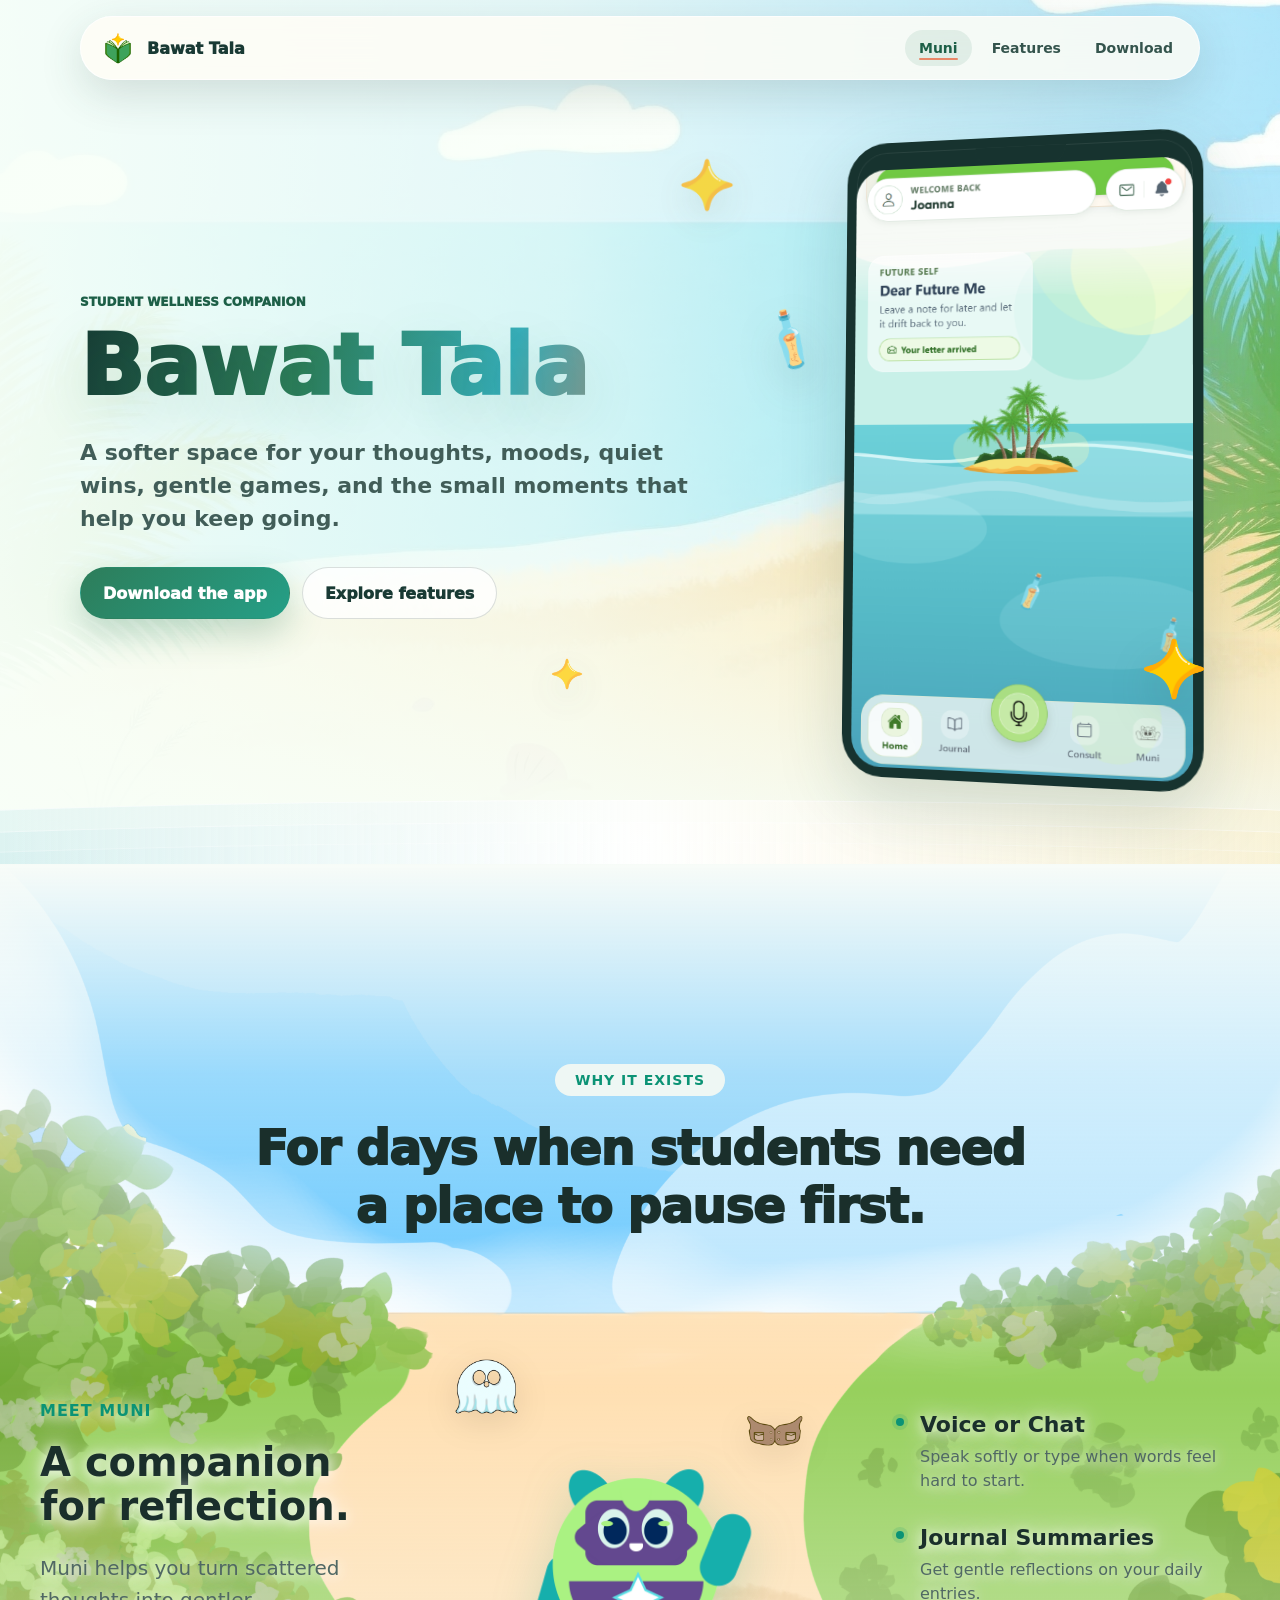
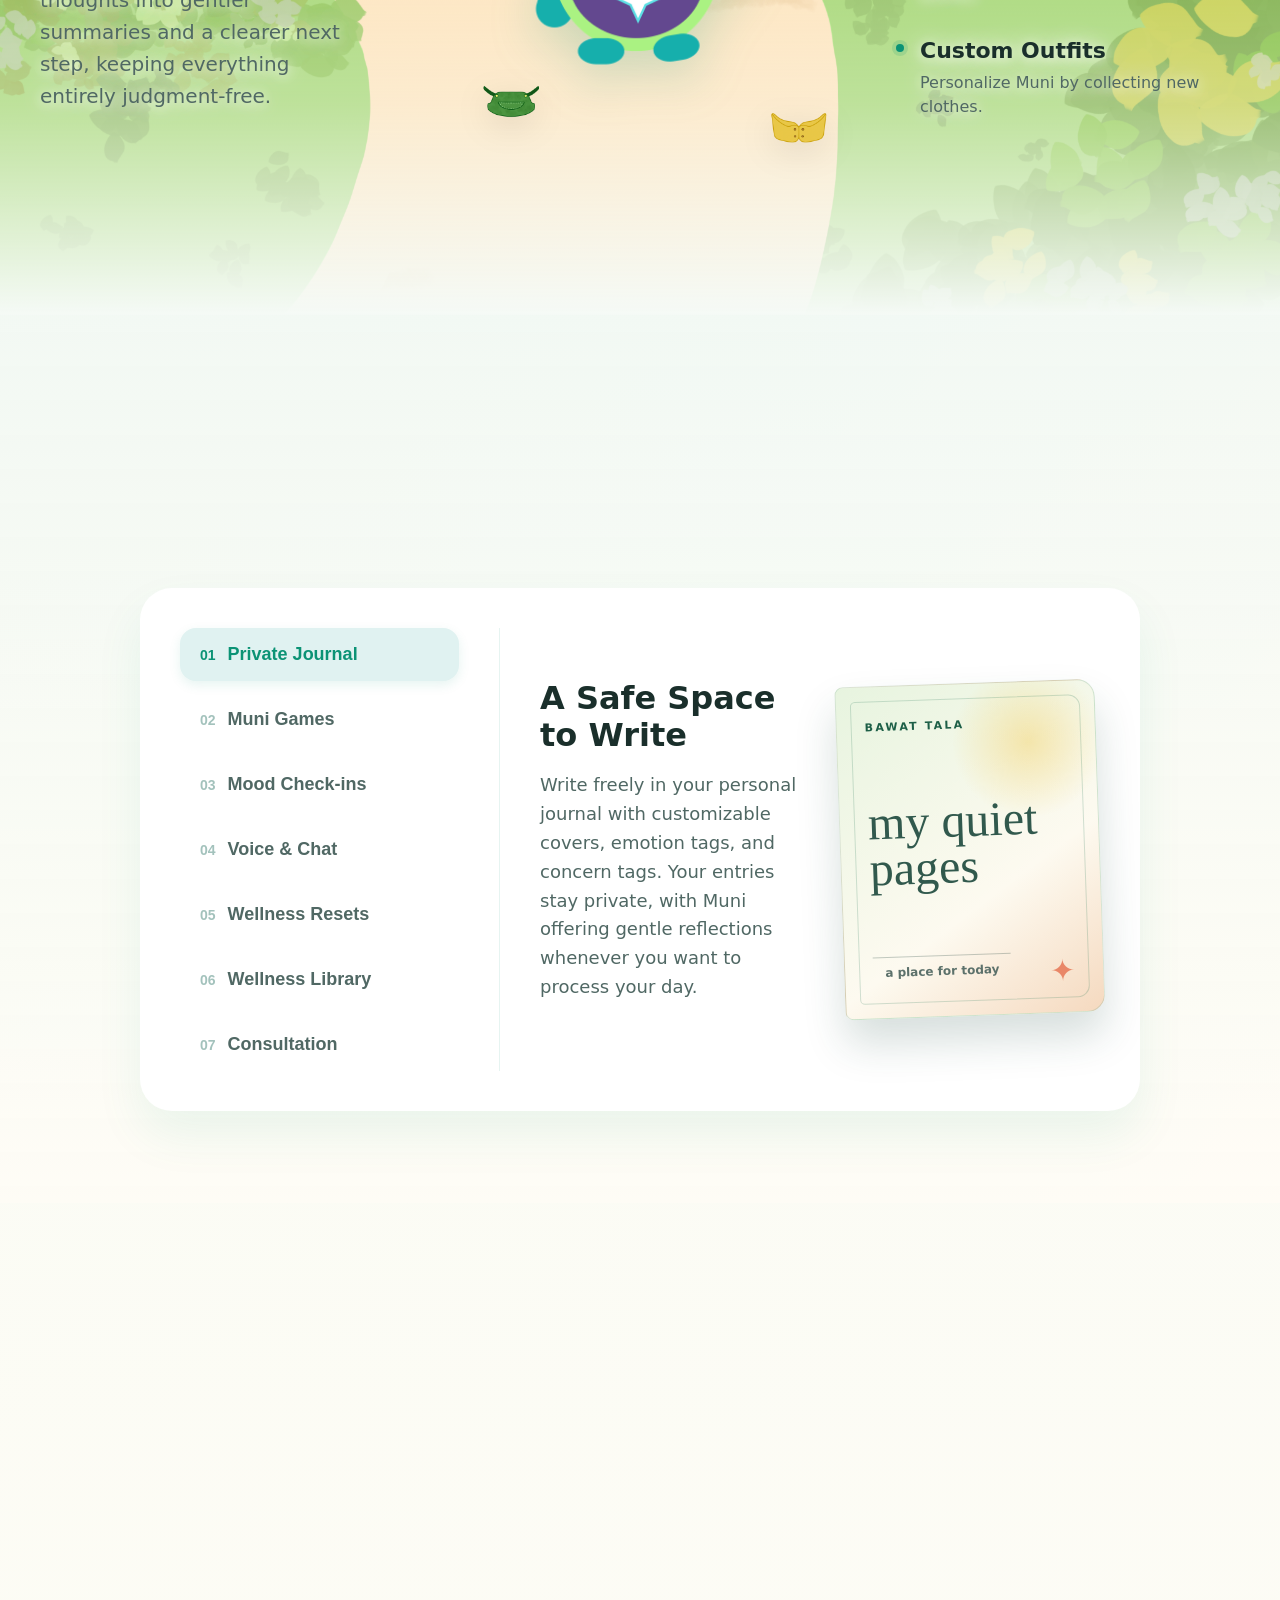
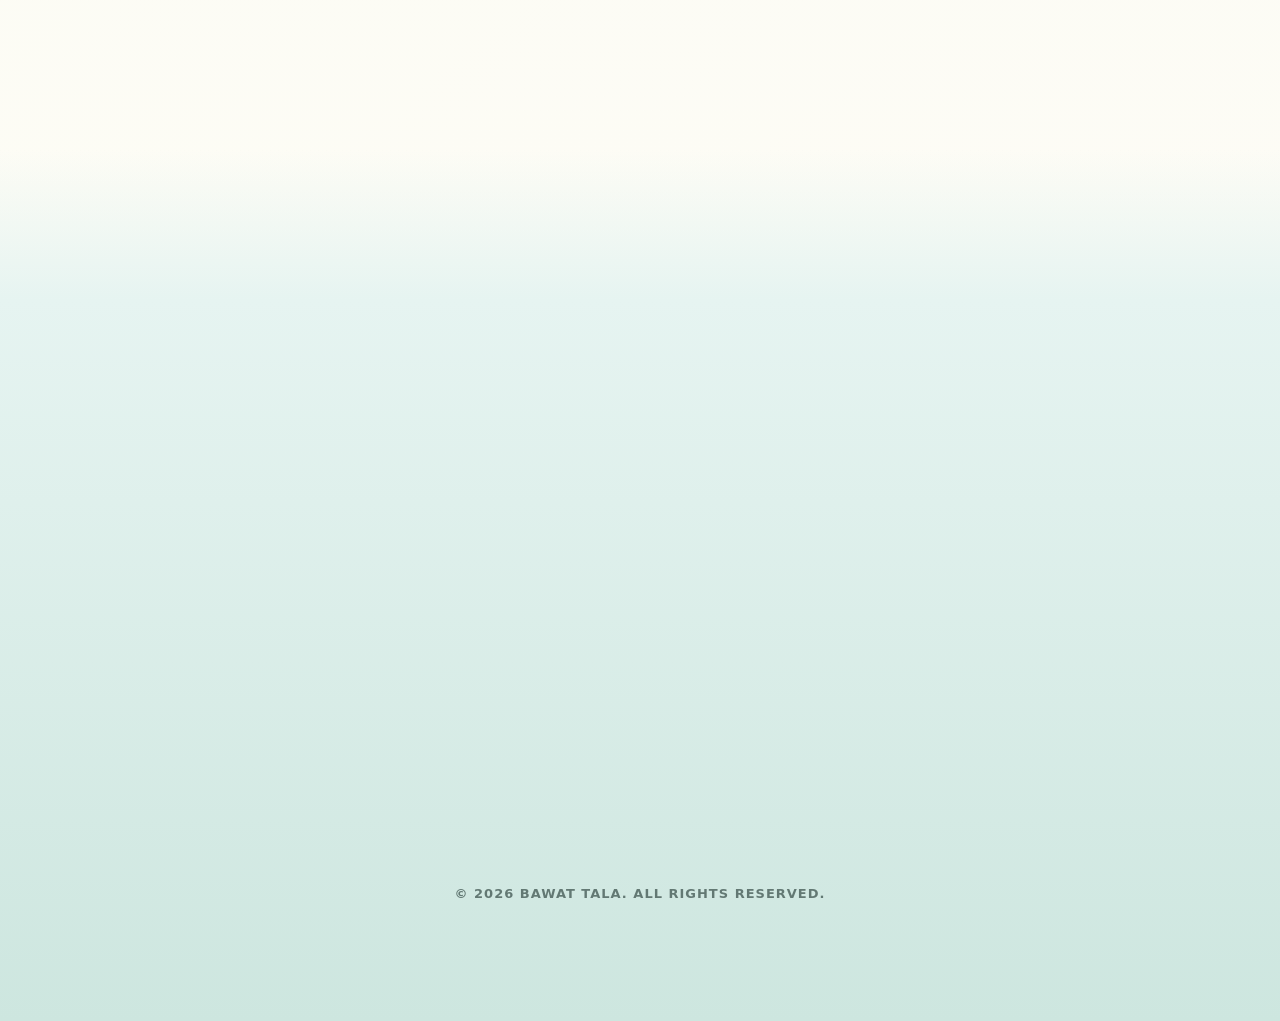
==== commit c65fe104: "BETA TESTING NA" ====
--- a/index.html
+++ b/index.html
@@ -11,13 +11,13 @@
     <meta property="og:description" content="A softer space for your thoughts." />
     <meta property="og:image" content="assets/images/BT_Logo.png" />
     <title>Bawat Tala | A softer space for your thoughts</title>
-    <link rel="icon" href="assets/images/Tala_Star.png" />
+    <link rel="icon" href="assets/images/BT_Logo.png" />
     <link rel="stylesheet" href="styles.css" />
   </head>
   <body>
     <header class="site-header">
       <a class="brand" href="#top" aria-label="Bawat Tala home">
-        <img src="assets/images/Tala_Star.png" alt="" />
+        <img src="assets/images/BT_Logo.png" alt="Bawat Tala Logo" />
         <span>Bawat Tala</span>
       </a>
       <button class="menu-button" type="button" aria-label="Open navigation" aria-expanded="false">
@@ -25,9 +25,8 @@
         <span></span>
       </button>
       <nav class="site-nav" aria-label="Main navigation">
+        <a href="#muni">Muni</a>
         <a href="#features">Features</a>
-        <a href="#muni">Muni</a>
-        
         <a href="#download">Download</a>
       </nav>
     </header>
@@ -77,7 +76,7 @@
       
       
       
-      <section class="muni-story-section immersive-muni" id="story">
+      <section class="muni-story-section immersive-muni" id="muni">
         <div class="immersive-bg-glow"></div>
 
         <div class="story-header reveal">
@@ -144,13 +143,13 @@
               <span class="tab-num">01</span> Private Journal
             </button>
             <button class="feature-tab" data-target="feat-2">
-              <span class="tab-num">02</span> Mood Check-ins
+              <span class="tab-num">02</span> Muni Games
             </button>
             <button class="feature-tab" data-target="feat-3">
-              <span class="tab-num">03</span> Voice & Chat
+              <span class="tab-num">03</span> Mood Check-ins
             </button>
             <button class="feature-tab" data-target="feat-4">
-              <span class="tab-num">04</span> Gentle Play
+              <span class="tab-num">04</span> Voice & Chat
             </button>
             <button class="feature-tab" data-target="feat-5">
               <span class="tab-num">05</span> Wellness Resets
@@ -167,21 +166,19 @@
             <div class="feature-pane active" id="feat-1">
               <div class="pane-text">
                 <h3>A Safe Space to Write</h3>
-                <p>Pour your thoughts into a private journal. Try the mini journal here to feel the soft, supportive environment of the app.</p>
-              </div>
-              <div class="pane-media" style="align-items: stretch;">
-                <div class="interactive-journal-pad">
-                  <div class="pad-header">
-                    <span class="pad-date">Today's Reflection</span>
-                  </div>
-                  <textarea id="mini-journal-input" placeholder="What's on your mind? Take a deep breath and start softly..."></textarea>
-                  <button id="mini-journal-btn" class="pad-save">Save to your stars</button>
-                  <div id="mini-journal-response" class="pad-response"></div>
+                <p>Write freely in your personal journal with customizable covers, emotion tags, and concern tags. Your entries stay private, with Muni offering gentle reflections whenever you want to process your day.</p>
+              </div>
+              <div class="pane-media">
+                <div class="journal-cover-preview" aria-label="A customizable Bawat Tala journal cover">
+                  <span class="journal-cover-kicker">BAWAT TALA</span>
+                  <span class="journal-cover-title">my quiet<br />pages</span>
+                  <span class="journal-cover-line">a place for today</span>
+                  <span class="journal-cover-star">✦</span>
                 </div>
               </div>
             </div>
 
-            <div class="feature-pane" id="feat-2">
+            <div class="feature-pane" id="feat-3">
               <div class="pane-text">
                 <h3>Track Your Mood</h3>
                 <p>Log how you feel each day, view your emotional calendar, and collect Tala rewards even on quiet days.</p>
@@ -191,7 +188,7 @@
               </div>
             </div>
 
-            <div class="feature-pane" id="feat-3">
+            <div class="feature-pane" id="feat-4">
               <div class="pane-text">
                 <h3>Muni voice & chat</h3>
                 <p>Write or talk privately with a companion that can listen, reflect, summarize, and help name what feels heavy.</p>
@@ -201,10 +198,10 @@
               </div>
             </div>
 
-            <div class="feature-pane" id="feat-4">
-              <div class="pane-text">
-                <h3>Gentle mini-games</h3>
-                <p>Play soft, distracting puzzles and games when you just need a mental break from your studies.</p>
+            <div class="feature-pane" id="feat-2">
+              <div class="pane-text">
+                <h3>Muni games</h3>
+                <p>Play gentle, score-based mini-games with Muni when you need a mindful break from your studies.</p>
               </div>
               <div class="pane-media">
                 <img src="assets/images/Muni_Thinking.webp" alt="" />
@@ -224,7 +221,7 @@
             <div class="feature-pane" id="feat-6">
               <div class="pane-text">
                 <h3>Wellness library</h3>
-                <p>Read supportive books and short resources, with reading progress and achievements built in.</p>
+                <p>Browse, borrow, download, and read supportive books and wellness resources right inside the app, complete with built-in reading progress and achievements.</p>
               </div>
               <div class="pane-media">
                 <img src="assets/images/Library glow.webp" alt="" />
@@ -269,7 +266,7 @@
           <img src="assets/images/BT_Logo.png" alt="Bawat Tala logo" />
           <a
             class="button primary download-button"
-            href="https://drive.google.com/file/d/15pxspAi81wSrqH_HUuQAOCyPeV8d36X7/view?usp=drive_link"
+            href="https://drive.google.com/file/d/13u65qMGvtVIZIT2ULHI4uqakduDmhXAH/view?usp=sharing"
             target="_blank"
             rel="noopener"
             data-apk-download
@@ -301,20 +298,24 @@
                 
                 
                 <details class="faq-item" name="faq">
+                  <summary>How do I create an account?</summary>
+                  <p>To keep the community safe, registration requires your student ID. Simply tap 'Register' in the app and upload a clear photo of your PLV ID (front). The app will securely scan your details. Then, just enter your email, set a password, and verify it with the OTP sent to your inbox.</p>
+                </details>
+                <details class="faq-item" name="faq">
                   <summary>How do I log into the mobile app?</summary>
                   <p>After downloading the APK, open Bawat Tala and enter the student credentials you registered with to access your personal space.</p>
                 </details>
                 <details class="faq-item" name="faq">
-                  <summary>How do I create an account?</summary>
-                  <p>To keep the community safe, registration requires your student ID. Simply tap 'Register' in the app and upload a clear photo of your PLV ID (front). The app will securely scan your details. Then, just enter your email, set a password, and verify it with the OTP sent to your inbox.</p>
-                </details>
-                <details class="faq-item" name="faq">
                   <summary>Is Bawat Tala free to use?</summary>
                   <p>Yes, the app is built exclusively for students and is entirely free to download and use.</p>
                 </details>
                 <details class="faq-item" name="faq">
                   <summary>Are my journal entries private?</summary>
                   <p>Absolutely. Your entries are stored safely and confidentially. Muni reads them only to provide you with soft reflections.</p>
+                </details>
+                <details class="faq-item" name="faq">
+                  <summary>Is scheduling counseling and consultation free?</summary>
+                  <p>Yes, scheduling appointments with PLV Guidance Counselors and Peer Counselors through Bawat Tala is completely free for all PLV students.</p>
                 </details>
 </div>
           </div>
@@ -342,7 +343,7 @@
           </div>
           
           <div class="footer-journal-bottom">
-            <img src="assets/images/Tala_Star.png" alt="Tala Star" class="footer-star" />
+            <img src="assets/images/BT_Logo.png" alt="Bawat Tala Logo" class="footer-star" />
             <div class="footer-brand-text">
               <strong>Bawat Tala</strong>
               <span>A softer space for your thoughts.</span>
--- a/styles.css
+++ b/styles.css
@@ -1008,6 +1008,84 @@
   font-weight: 850;
 }
 
+/* Secondary pages use the same quiet paper palette as the site chrome. */
+.site-footer:not(.faq-footer) {
+  border-top: 1px solid rgba(25, 58, 52, 0.1);
+  background: var(--paper) !important;
+  color: var(--ink-soft);
+}
+
+.site-footer:not(.faq-footer) .footer-links a:hover {
+  color: var(--leaf-dark);
+}
+
+.journal-cover-preview {
+  position: relative;
+  width: min(100%, 300px);
+  aspect-ratio: 0.78;
+  display: flex;
+  flex-direction: column;
+  justify-content: space-between;
+  padding: 34px 28px 30px;
+  overflow: hidden;
+  border: 1px solid rgba(45, 125, 90, 0.16);
+  border-radius: 8px 18px 18px 8px;
+  background:
+    radial-gradient(circle at 74% 18%, rgba(243, 201, 77, 0.4), transparent 23%),
+    linear-gradient(145deg, #e7f4df, #fdfaf0 62%, #f5d9bf);
+  box-shadow: 0 24px 42px rgba(31, 75, 65, 0.18);
+  color: var(--ink);
+  transform: rotate(-2deg);
+}
+
+.journal-cover-preview::before {
+  content: "";
+  position: absolute;
+  inset: 14px;
+  border: 1px solid rgba(45, 125, 90, 0.22);
+  border-radius: 5px 12px 12px 5px;
+  pointer-events: none;
+}
+
+.journal-cover-kicker,
+.journal-cover-title,
+.journal-cover-line,
+.journal-cover-star {
+  position: relative;
+  z-index: 1;
+}
+
+.journal-cover-kicker {
+  color: var(--leaf-dark);
+  font-size: 11px;
+  font-weight: 900;
+  letter-spacing: 0.2em;
+}
+
+.journal-cover-title {
+  font-family: Georgia, serif;
+  font-size: clamp(32px, 5vw, 48px);
+  line-height: 0.95;
+  color: #31594d;
+}
+
+.journal-cover-line {
+  align-self: flex-start;
+  padding: 8px 12px;
+  border-top: 1px solid rgba(25, 58, 52, 0.26);
+  color: var(--muted);
+  font-size: 12px;
+  font-weight: 750;
+}
+
+.journal-cover-star {
+  position: absolute;
+  right: 28px;
+  bottom: 24px;
+  color: var(--coral);
+  font-size: 30px;
+}
+
 html.js .reveal {
   opacity: 0;
   translate: 0 24px;
@@ -2494,10 +2572,10 @@
   position: absolute;
   top: 50%;
   left: 50%;
-  margin-top: -80px;
-  margin-left: -80px;
-  width: 160px;
-  height: 160px;
+  margin-top: -125px;
+  margin-left: -125px;
+  width: 250px;
+  height: 250px;
   z-index: 2;
   animation: logoFloat 4s ease-in-out infinite;
   filter: drop-shadow(0 16px 24px rgba(11, 147, 117, 0.2));
@@ -2564,10 +2642,10 @@
 .floating-outfit.wearing {
   top: 50%;
   left: 50%;
-  width: 160px;
-  height: 160px;
-  margin-top: -80px;
-  margin-left: -80px;
+  width: 250px;
+  height: 250px;
+  margin-top: -125px;
+  margin-left: -125px;
   z-index: 10;
 }
 
@@ -2586,6 +2664,12 @@
 }
 
 @media (max-width: 900px) {
+  .muni-avatar-wrapper, .floating-outfit.wearing {
+    width: 180px;
+    height: 180px;
+    margin-top: -90px;
+    margin-left: -90px;
+  }
   .floating-outfit, .outfit-hitbox { width: 64px; height: 64px; }
   .h-1, .o-1 { top: 5%; left: 5%; }
   .h-2, .o-2 { top: 5%; left: 75%; }
@@ -2602,3 +2686,533 @@
     text-shadow: 0 2px 12px rgba(255, 255, 255, 0.8), 0 0 24px rgba(255, 255, 255, 1);
   }
   
+
+
+/* ==========================================
+   ENHANCED PRETTY FOOTER FOR BAWAT TALA
+   ========================================== */
+.custom-pretty-footer {
+  display: block !important;
+  background: linear-gradient(180deg, #f4faf5 0%, #fffdf6 40%, #eaf4ed 100%) !important;
+  border-top: 1px solid rgba(45, 125, 90, 0.18) !important;
+  padding: 60px max(24px, calc((100vw - 1120px) / 2)) 28px !important;
+  color: #2c443e !important;
+  font-family: Inter, ui-sans-serif, system-ui, -apple-system, sans-serif !important;
+  margin-top: 40px;
+}
+
+.footer-container {
+  max-width: 1120px;
+  margin: 0 auto;
+}
+
+.footer-top-grid {
+  display: grid;
+  grid-template-columns: 1.4fr 0.9fr 0.9fr 1.2fr;
+  gap: 36px;
+  padding-bottom: 40px;
+  border-bottom: 1px solid rgba(25, 58, 52, 0.1);
+}
+
+.footer-brand-col {
+  display: flex;
+  flex-direction: column;
+  gap: 14px;
+}
+
+.footer-brand {
+  display: inline-flex;
+  align-items: center;
+  gap: 12px;
+  font-size: 22px;
+  font-weight: 950;
+  color: #0b9375;
+  text-decoration: none;
+  transition: transform 0.2s ease;
+}
+
+.footer-brand:hover {
+  transform: translateY(-1px);
+}
+
+.footer-logo {
+  width: 36px;
+  height: 36px;
+  object-fit: contain;
+  animation: logoFloat 4s ease-in-out infinite;
+}
+
+.footer-tagline {
+  font-size: 14px;
+  line-height: 1.5;
+  color: #4a665f;
+  margin: 0;
+}
+
+.footer-badge {
+  display: inline-flex;
+  align-items: center;
+  gap: 8px;
+  align-self: flex-start;
+  padding: 6px 14px;
+  border-radius: 999px;
+  background: rgba(45, 125, 90, 0.08);
+  border: 1px solid rgba(45, 125, 90, 0.2);
+  color: #1d5f47;
+  font-size: 12px;
+  font-weight: 750;
+  letter-spacing: 0.3px;
+}
+
+.badge-dot {
+  width: 7px;
+  height: 7px;
+  border-radius: 50%;
+  background: #2d7d5a;
+  box-shadow: 0 0 8px rgba(45, 125, 90, 0.6);
+  animation: badgePulse 2s infinite ease-in-out;
+}
+
+@keyframes badgePulse {
+  0%, 100% { opacity: 0.4; transform: scale(0.8); }
+  50% { opacity: 1; transform: scale(1.2); }
+}
+
+.footer-col {
+  display: flex;
+  flex-direction: column;
+  gap: 16px;
+}
+
+.footer-col-title {
+  font-size: 15px;
+  font-weight: 850;
+  color: #193a34;
+  margin: 0;
+  letter-spacing: 0.5px;
+  text-transform: uppercase;
+}
+
+.footer-links-list {
+  list-style: none;
+  padding: 0;
+  margin: 0;
+  display: flex;
+  flex-direction: column;
+  gap: 10px;
+}
+
+.footer-links-list li a {
+  color: #3b5952;
+  font-size: 14px;
+  font-weight: 650;
+  text-decoration: none;
+  transition: color 0.18s ease, transform 0.18s ease;
+  display: inline-block;
+}
+
+.footer-links-list li a:hover {
+  color: #0b9375;
+  transform: translateX(3px);
+}
+
+.footer-contact-item {
+  font-size: 13px;
+  line-height: 1.5;
+  color: #3b5952;
+  margin: 0;
+}
+
+.footer-contact-item strong {
+  color: #193a34;
+  font-size: 12px;
+  text-transform: uppercase;
+  letter-spacing: 0.4px;
+}
+
+.footer-email-link {
+  color: #0b9375;
+  font-weight: 750;
+  text-decoration: none;
+  transition: color 0.18s ease;
+}
+
+.footer-email-link:hover {
+  color: #1d5f47;
+  text-decoration: underline;
+}
+
+.emergency-item {
+  margin-top: 4px;
+  padding: 10px 14px;
+  background: #fff4f0;
+  border: 1px solid rgba(233, 135, 104, 0.35);
+  border-radius: 12px;
+  color: #7a3a2b;
+}
+
+.emergency-item strong {
+  color: #ad3d24;
+}
+
+.emergency-item span {
+  font-weight: 800;
+  color: #ad3d24;
+}
+
+.footer-bottom-bar {
+  display: flex;
+  justify-content: space-between;
+  align-items: center;
+  flex-wrap: wrap;
+  gap: 16px;
+  padding-top: 24px;
+  font-size: 13px;
+  color: #5c716b;
+  font-weight: 600;
+}
+
+.footer-copyright strong {
+  color: #193a34;
+}
+
+.footer-heart {
+  color: #2d7d5a;
+  font-weight: 700;
+}
+
+@media (max-width: 900px) {
+  .footer-top-grid {
+    grid-template-columns: 1fr 1fr;
+    gap: 30px;
+  }
+}
+
+@media (max-width: 580px) {
+  .footer-top-grid {
+    grid-template-columns: 1fr;
+    gap: 28px;
+  }
+  .footer-bottom-bar {
+    flex-direction: column;
+    text-align: center;
+  }
+}
+
+
+/* ==========================================================================
+   MASTER RESPONSIVE & MOBILE FLUIDITY ENHANCEMENTS (PC, TABLET, MOBILE)
+   ========================================================================== */
+
+/* 1. Global Box Sizing & Horizontal Overflow Safeguards */
+html {
+  box-sizing: border-box;
+  overflow-x: hidden;
+  width: 100%;
+  max-width: 100vw;
+  -webkit-text-size-adjust: 100%;
+}
+
+*, *::before, *::after {
+  box-sizing: inherit;
+}
+
+body {
+  overflow-x: hidden;
+  width: 100%;
+  max-width: 100vw;
+}
+
+img, svg, video, canvas, iframe {
+  max-width: 100%;
+  height: auto;
+}
+
+/* 2. Fluid Typography Scaling across all screens */
+.hero-content h1 {
+  font-size: clamp(34px, 6.5vw, 88px);
+  line-height: 1.1;
+  word-wrap: break-word;
+  overflow-wrap: break-word;
+}
+
+.section-heading h2,
+.story-header h2,
+.download-copy h2 {
+  font-size: clamp(24px, 4.2vw, 48px);
+  line-height: 1.2;
+  word-wrap: break-word;
+  overflow-wrap: break-word;
+}
+
+.muni-typing,
+#faq-typing-text {
+  font-size: 24px !important;
+  color: #0b9375 !important;
+  font-style: italic !important;
+  margin: 0 !important;
+  line-height: 1.4 !important;
+  font-weight: bold !important;
+}
+
+/* 3. Header & Navigation Mobile Optimizations */
+@media (max-width: 900px) {
+  .site-header {
+    top: 12px;
+    width: min(calc(100% - 24px), 1120px);
+    padding: 8px 14px;
+  }
+
+  .site-nav {
+    position: absolute;
+    top: calc(100% + 10px);
+    right: 0;
+    width: min(280px, calc(100vw - 32px));
+    background: rgba(255, 253, 246, 0.98);
+    backdrop-filter: blur(20px);
+    -webkit-backdrop-filter: blur(20px);
+    border: 1px solid rgba(45, 125, 90, 0.2);
+    border-radius: 18px;
+    padding: 12px;
+    box-shadow: 0 16px 40px rgba(31, 75, 65, 0.18);
+    gap: 4px;
+  }
+
+  .site-nav a {
+    padding: 12px 16px;
+    font-size: 15px;
+    border-radius: 12px;
+    width: 100%;
+    display: flex;
+    align-items: center;
+  }
+}
+
+/* 4. Hero Section Mobile Optimization */
+@media (max-width: 768px) {
+  .hero-section {
+    padding: 100px 16px 48px !important;
+    gap: 32px;
+  }
+
+  .hero-content {
+    text-align: center;
+    align-items: center;
+  }
+
+  .hero-actions {
+    width: 100%;
+    flex-direction: column;
+    gap: 12px;
+  }
+
+  .hero-actions .button {
+    width: 100%;
+    justify-content: center;
+    padding: 14px 24px;
+    font-size: 15px;
+  }
+
+  .hero-device {
+    width: 100%;
+    max-width: 320px;
+    margin: 0 auto;
+  }
+
+  .phone-shell {
+    width: 100%;
+    max-width: 290px;
+    margin: 0 auto;
+  }
+
+  .phone-screen {
+    min-height: auto;
+    aspect-ratio: 9 / 18.5;
+  }
+}
+
+/* 5. Interactive Features Section Mobile Horizontal Chips */
+@media (max-width: 900px) {
+  .feature-section {
+    padding: 50px 16px !important;
+  }
+
+  .interactive-container {
+    padding: 20px 16px;
+    border-radius: 20px;
+    gap: 24px;
+  }
+
+  .interactive-menu {
+    display: flex !important;
+    flex-direction: row !important;
+    gap: 8px !important;
+    overflow-x: auto !important;
+    -webkit-overflow-scrolling: touch;
+    scroll-snap-type: x mandatory;
+    padding-bottom: 12px !important;
+    border-bottom: 1px solid rgba(45, 125, 90, 0.15) !important;
+    border-right: none !important;
+    width: 100% !important;
+  }
+
+  .feature-tab {
+    scroll-snap-align: start;
+    flex-shrink: 0;
+    padding: 10px 16px !important;
+    font-size: 14px !important;
+    border-radius: 999px !important;
+    background: #f0f7f4;
+  }
+
+  .feature-tab.active {
+    background: #0b9375 !important;
+    color: #ffffff !important;
+  }
+
+  .feature-tab.active .tab-num {
+    color: #ffffff !important;
+  }
+
+  .feature-pane {
+    flex-direction: column-reverse !important;
+    text-align: center !important;
+    gap: 20px !important;
+  }
+
+  .pane-text h3 {
+    font-size: 22px !important;
+    margin-bottom: 10px !important;
+  }
+
+  .pane-text p {
+    font-size: 15px !important;
+  }
+
+  .pane-media img {
+    max-width: 180px !important;
+    max-height: 180px !important;
+  }
+}
+
+/* 6. Muni Companion Section Responsiveness */
+@media (max-width: 1000px) {
+  .muni-story-section {
+    padding: 50px 16px !important;
+  }
+
+  .immersive-muni-layout {
+    flex-direction: column !important;
+    text-align: center !important;
+    gap: 28px !important;
+  }
+
+  .immersive-text-left,
+  .immersive-text-right {
+    width: 100% !important;
+    max-width: 580px !important;
+    margin: 0 auto !important;
+  }
+
+  .muni-immersive-list {
+    text-align: left;
+  }
+}
+
+@media (max-width: 900px) {
+  .outfit-hitbox,
+  .floating-outfit:not(.wearing) {
+    display: none !important;
+  }
+}
+
+@media (max-width: 600px) {
+  .muni-art-container {
+    height: 320px !important;
+    width: 100% !important;
+  }
+
+  .muni-avatar-wrapper,
+  .floating-outfit.wearing {
+    width: 170px !important;
+    height: 170px !important;
+    margin-top: -85px !important;
+    margin-left: -85px !important;
+  }
+}
+
+/* 7. Journal Spread & FAQ Mobile View */
+@media (max-width: 900px) {
+  .faq-footer {
+    padding-top: 60px !important;
+    padding-bottom: 40px !important;
+  }
+
+  .journal-spread {
+    flex-direction: column !important;
+    border-radius: 20px !important;
+    box-shadow: 0 16px 40px rgba(11, 147, 117, 0.1) !important;
+    overflow: hidden;
+  }
+
+  .journal-binding {
+    display: none !important;
+  }
+
+  .journal-page {
+    padding: 24px 18px !important;
+  }
+
+  .journal-page.left-page {
+    border-bottom: 1px dashed rgba(45, 125, 90, 0.2);
+  }
+}
+
+/* 8. Download Section Mobile Layout */
+@media (max-width: 768px) {
+  .download-section {
+    grid-template-columns: 1fr !important;
+    gap: 32px !important;
+    text-align: center !important;
+    padding: 48px 16px !important;
+  }
+
+  .download-panel {
+    max-width: 360px !important;
+    margin: 0 auto !important;
+    padding: 28px 20px !important;
+  }
+
+  .release-steps {
+    justify-content: center !important;
+    flex-wrap: wrap !important;
+  }
+}
+
+/* 9. Static Pages Responsive Padding & Elements */
+.page-content {
+  padding: 110px max(18px, calc((100vw - 800px) / 2)) 50px !important;
+  word-break: break-word;
+  overflow-wrap: break-word;
+}
+
+@media (max-width: 600px) {
+  .page-content {
+    padding: 96px 16px 40px !important;
+  }
+
+  .page-content h1 {
+    font-size: 28px !important;
+    margin-bottom: 16px !important;
+  }
+
+  .page-content h2 {
+    font-size: 20px !important;
+    margin: 24px 0 12px !important;
+  }
+
+  .page-content ul, .page-content ol {
+    padding-left: 20px !important;
+    margin-left: 0 !important;
+  }
+}
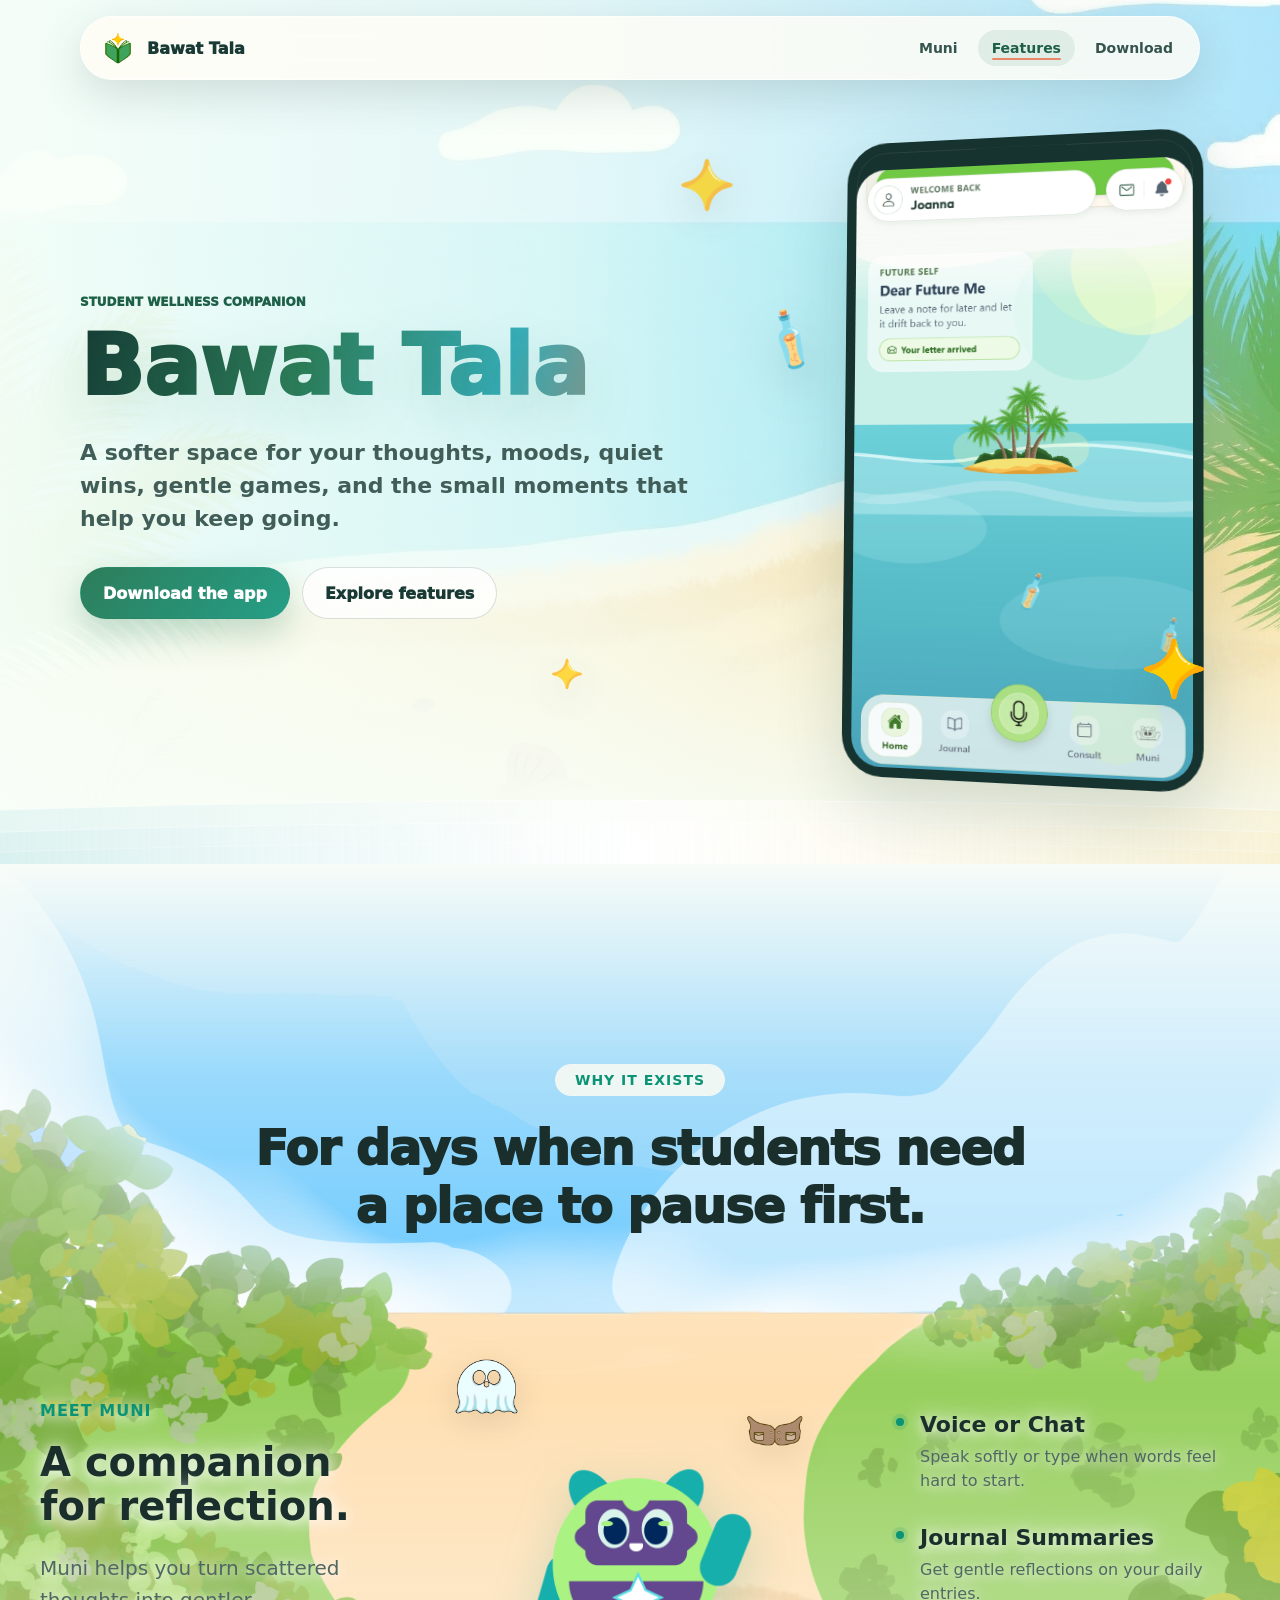
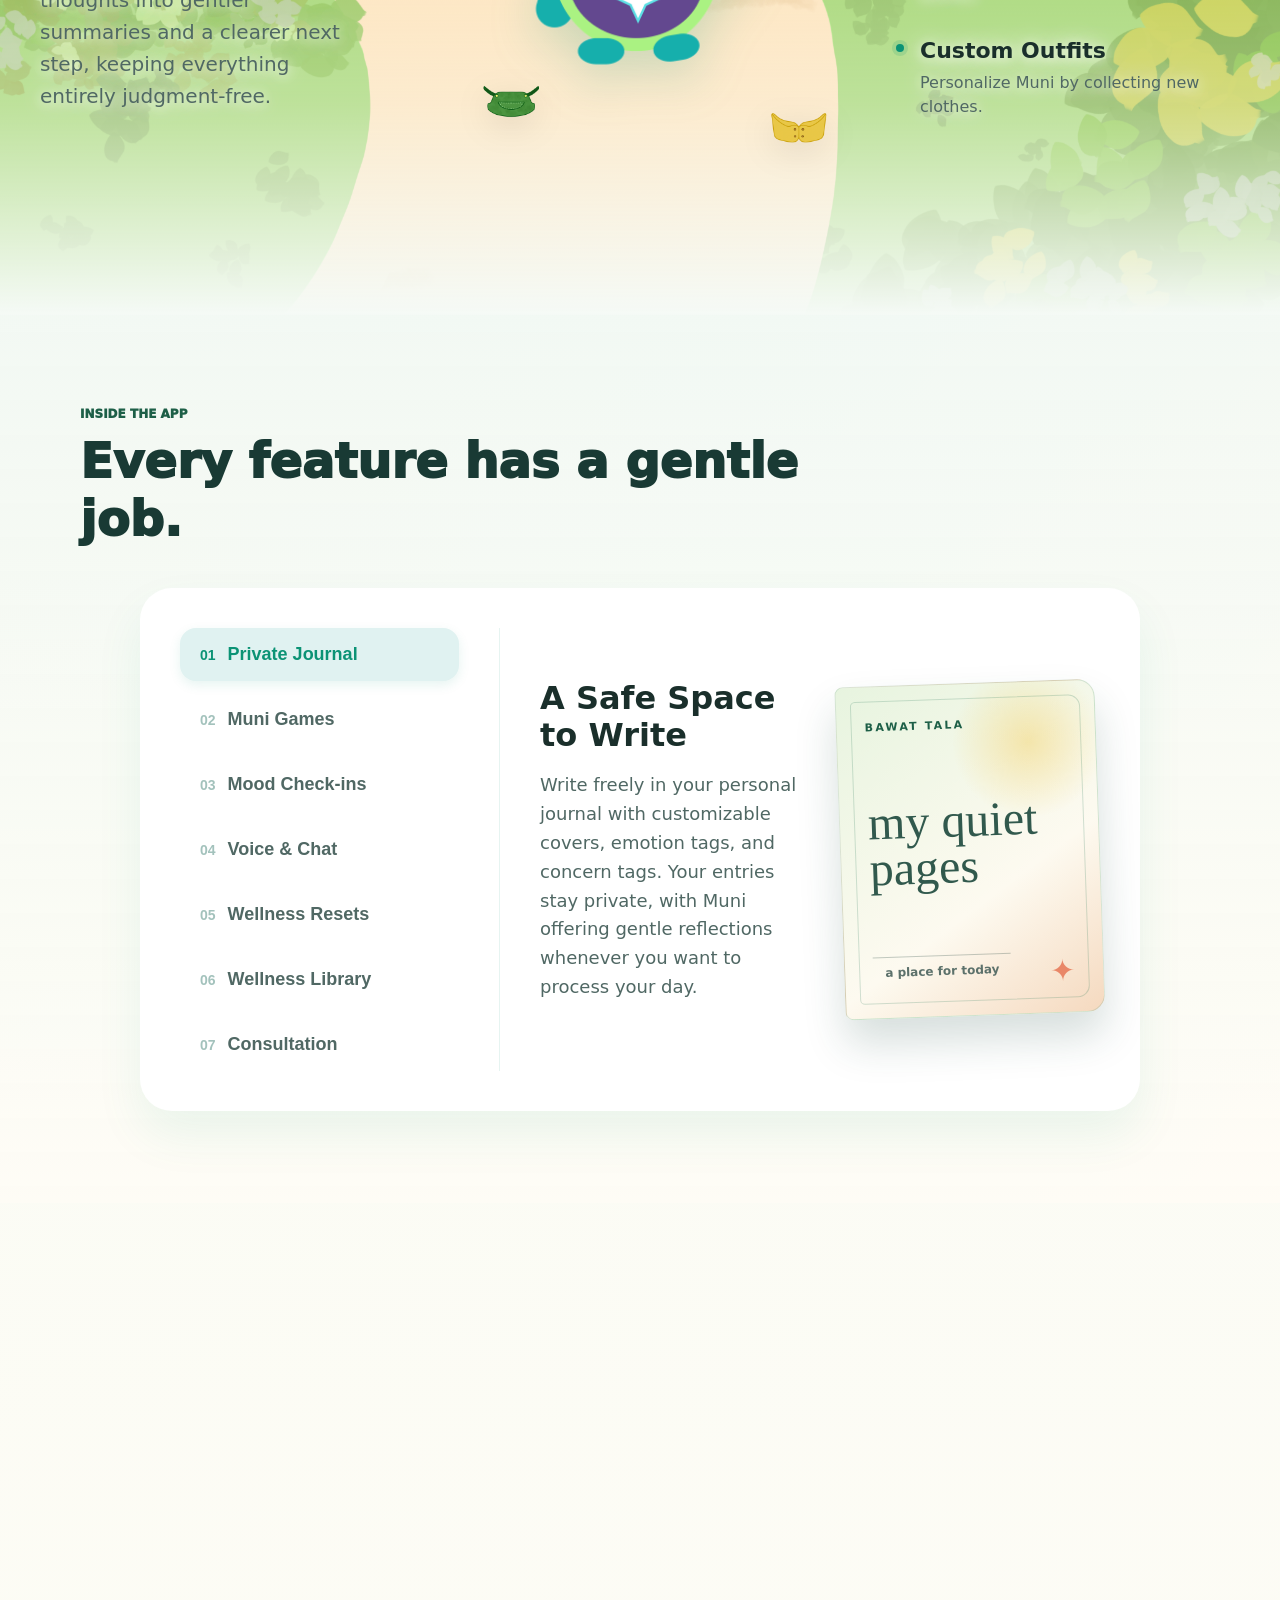
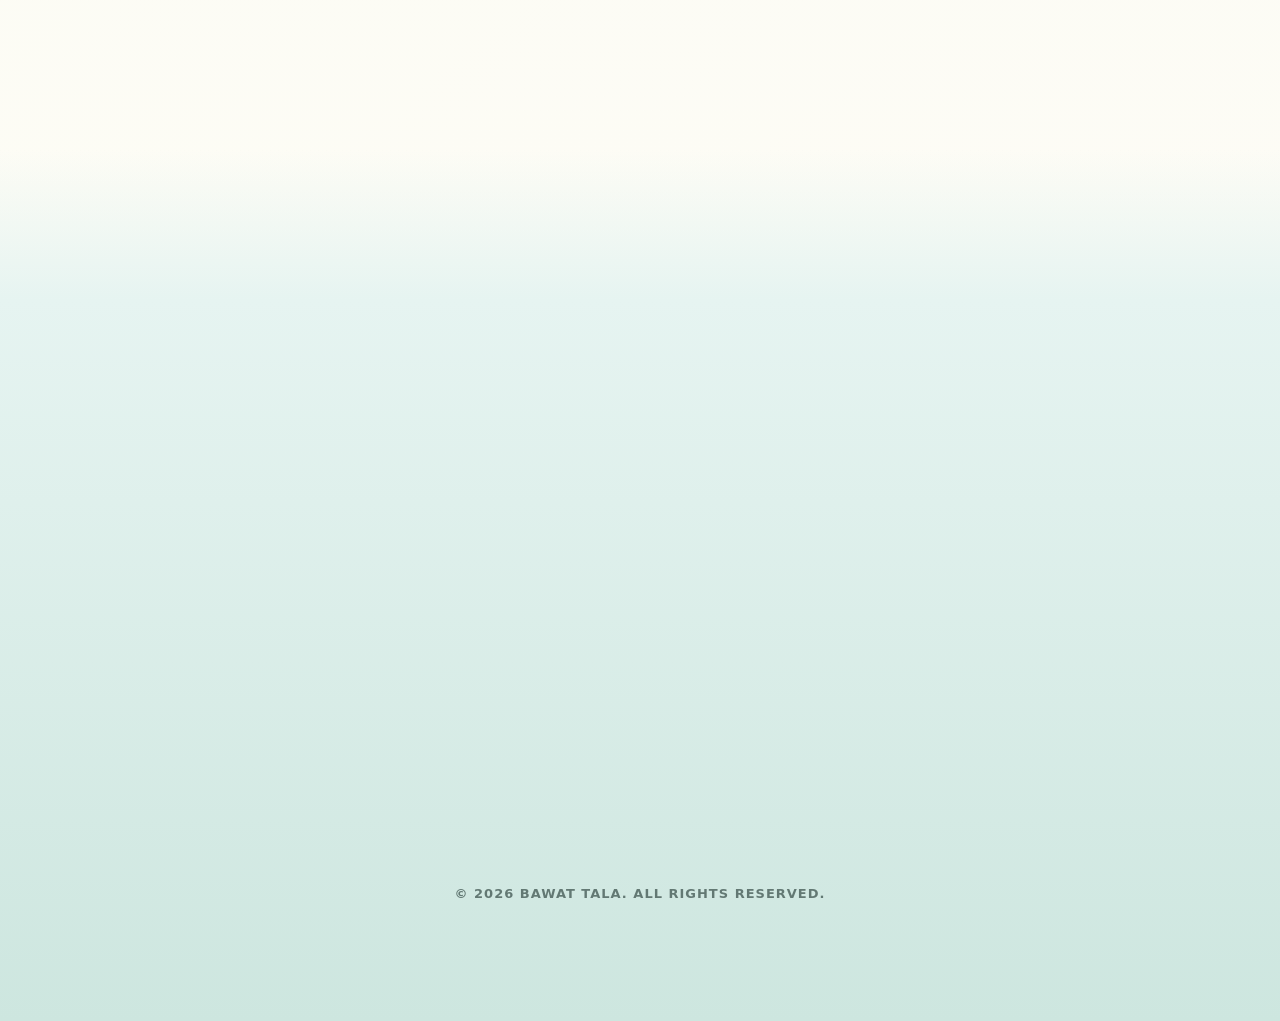
==== commit 7f37c7da: "FIX" ====
--- a/index.html
+++ b/index.html
@@ -201,7 +201,7 @@
             <div class="feature-pane" id="feat-2">
               <div class="pane-text">
                 <h3>Muni games</h3>
-                <p>Play gentle, score-based mini-games with Muni when you need a mindful break from your studies.</p>
+                <p>Play gentle, mini-games with Muni when you need a mindful break from your studies.</p>
               </div>
               <div class="pane-media">
                 <img src="assets/images/Muni_Thinking.webp" alt="" />
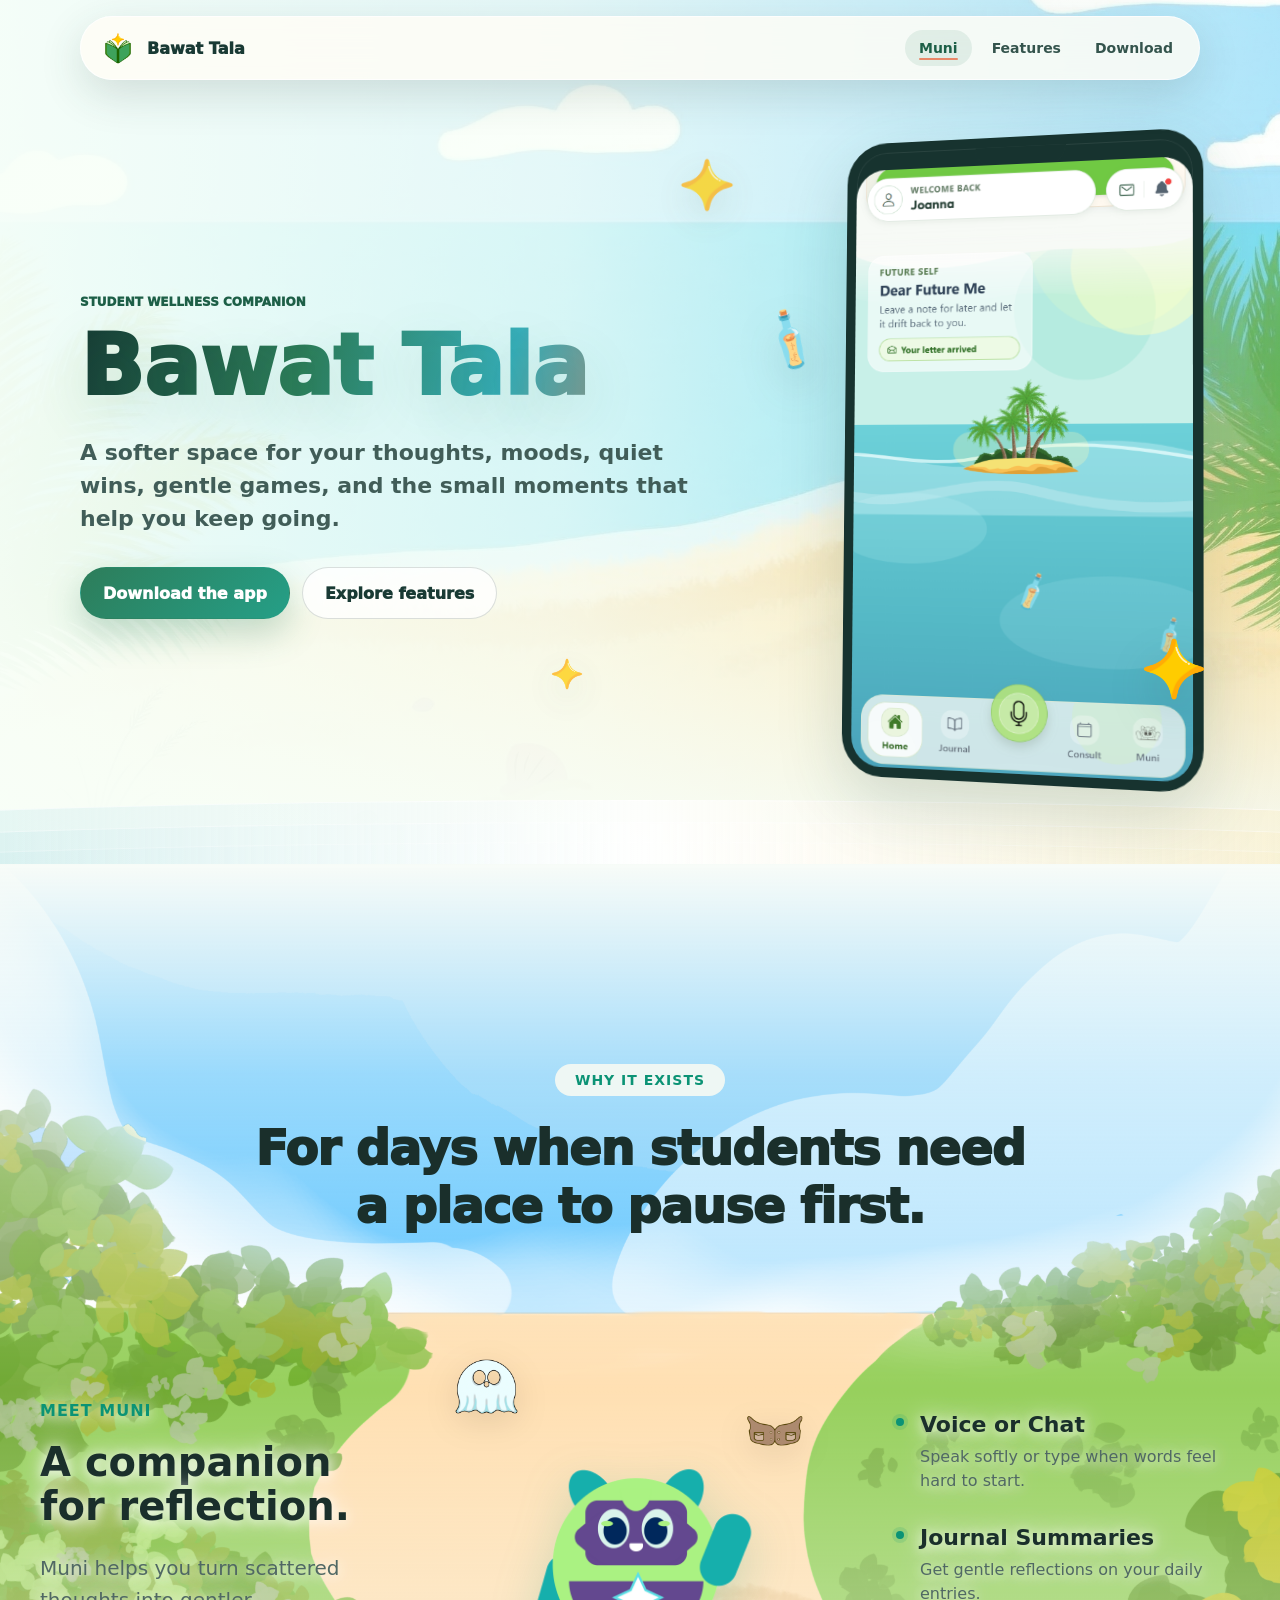
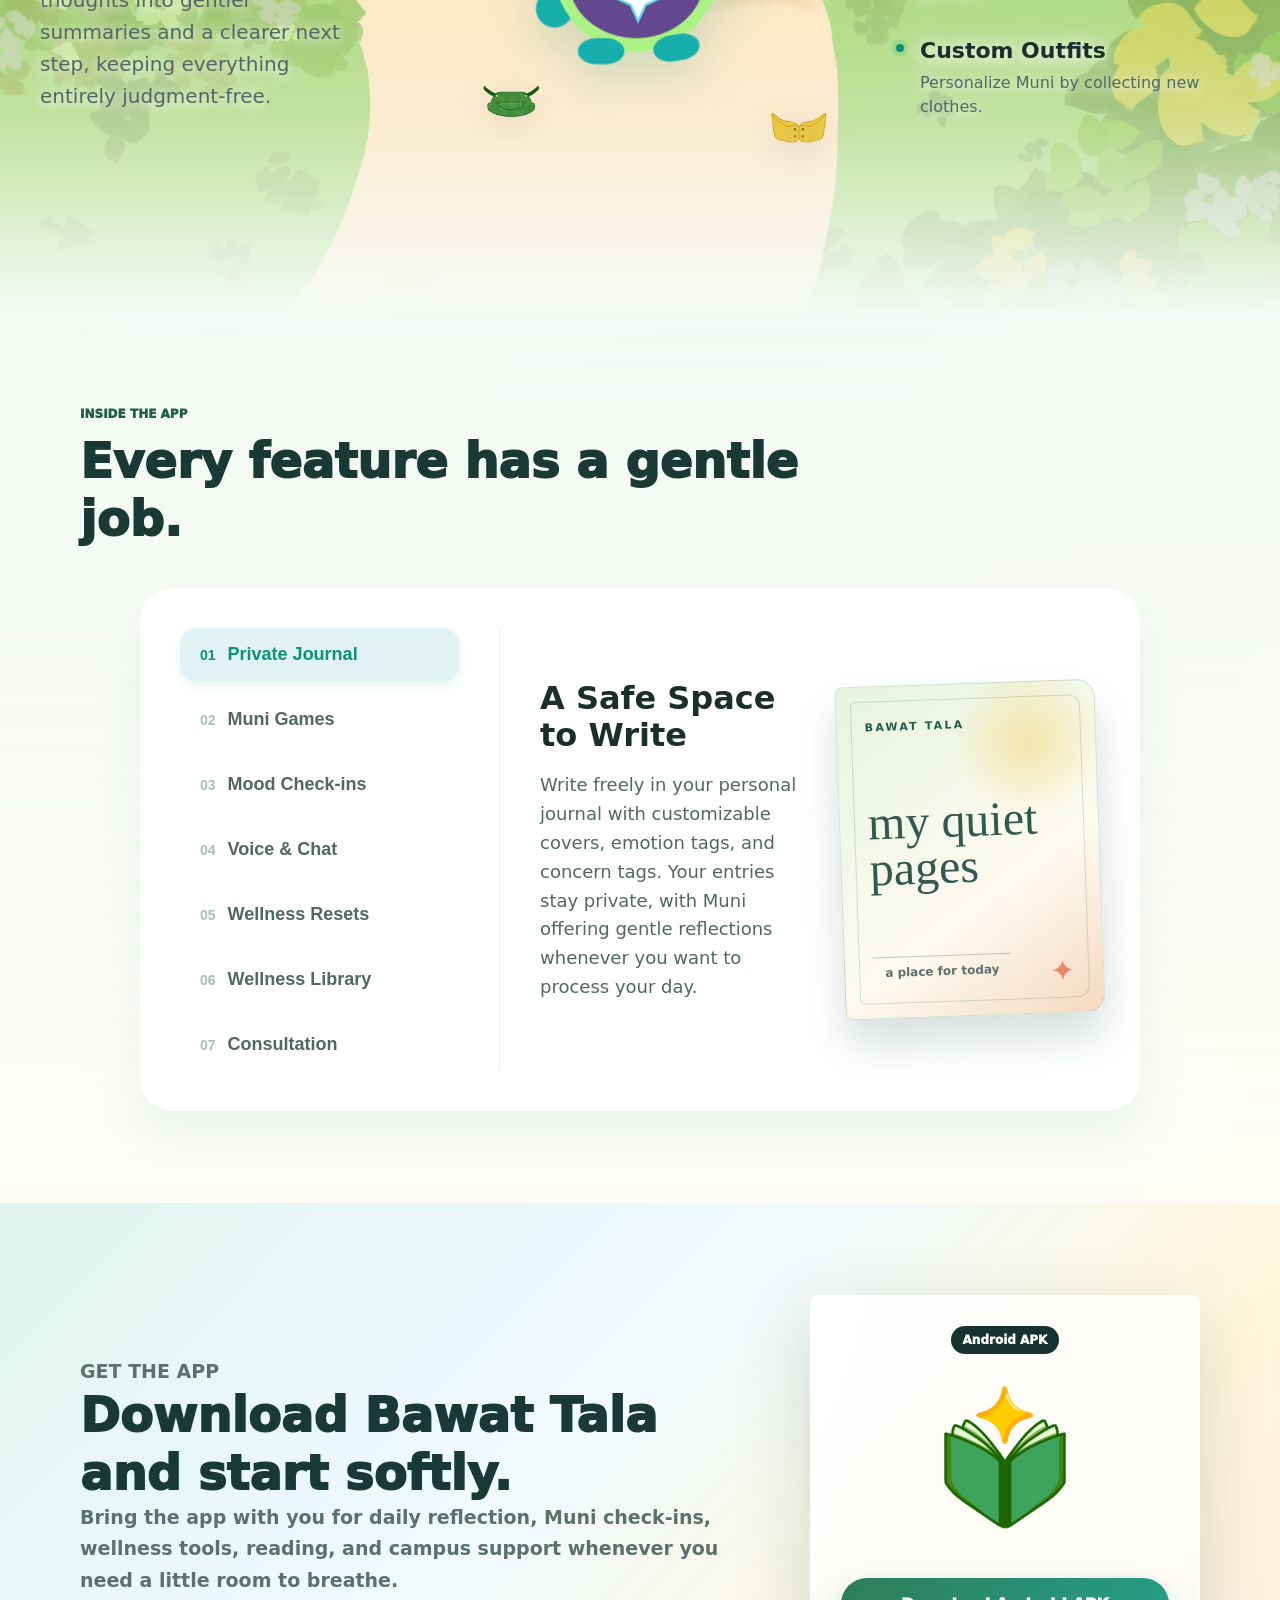
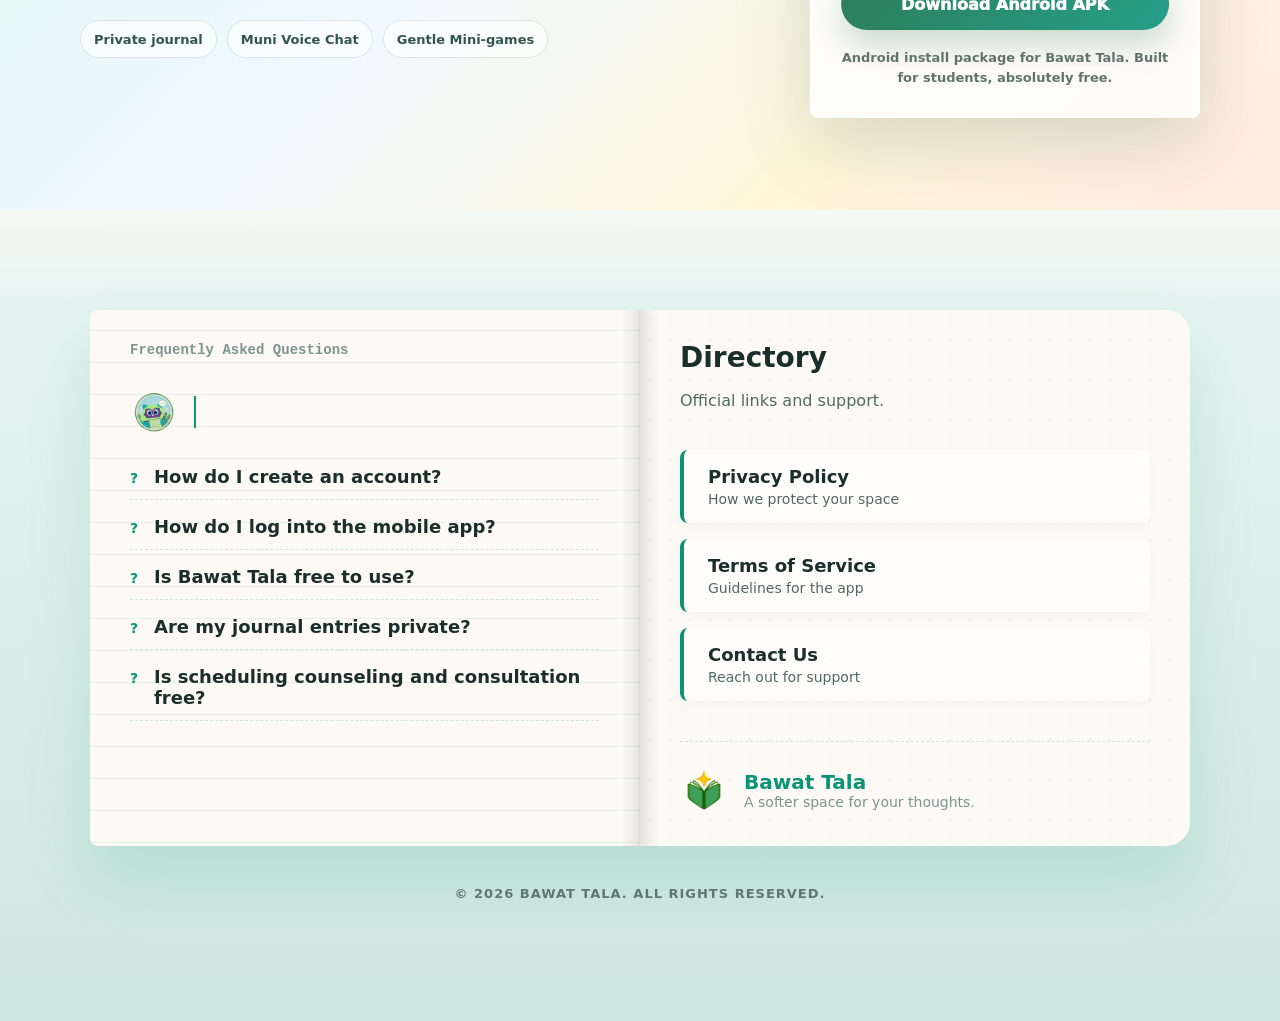
==== commit 402bbfbc: "FIXX" ====
--- a/index.html
+++ b/index.html
@@ -276,6 +276,7 @@
           <p class="download-note">Android install package for Bawat Tala. Built for students, absolutely free.</p>
         </div>
       </section>
+    </main>
 
       
     <footer class="journal-feature-section faq-footer" id="faq" style="margin-top: -60px; padding-top: 160px; padding-bottom: 120px; background: linear-gradient(to bottom, transparent 0%, #e6f4f1 150px, #cde6df 100%); border: none;">
